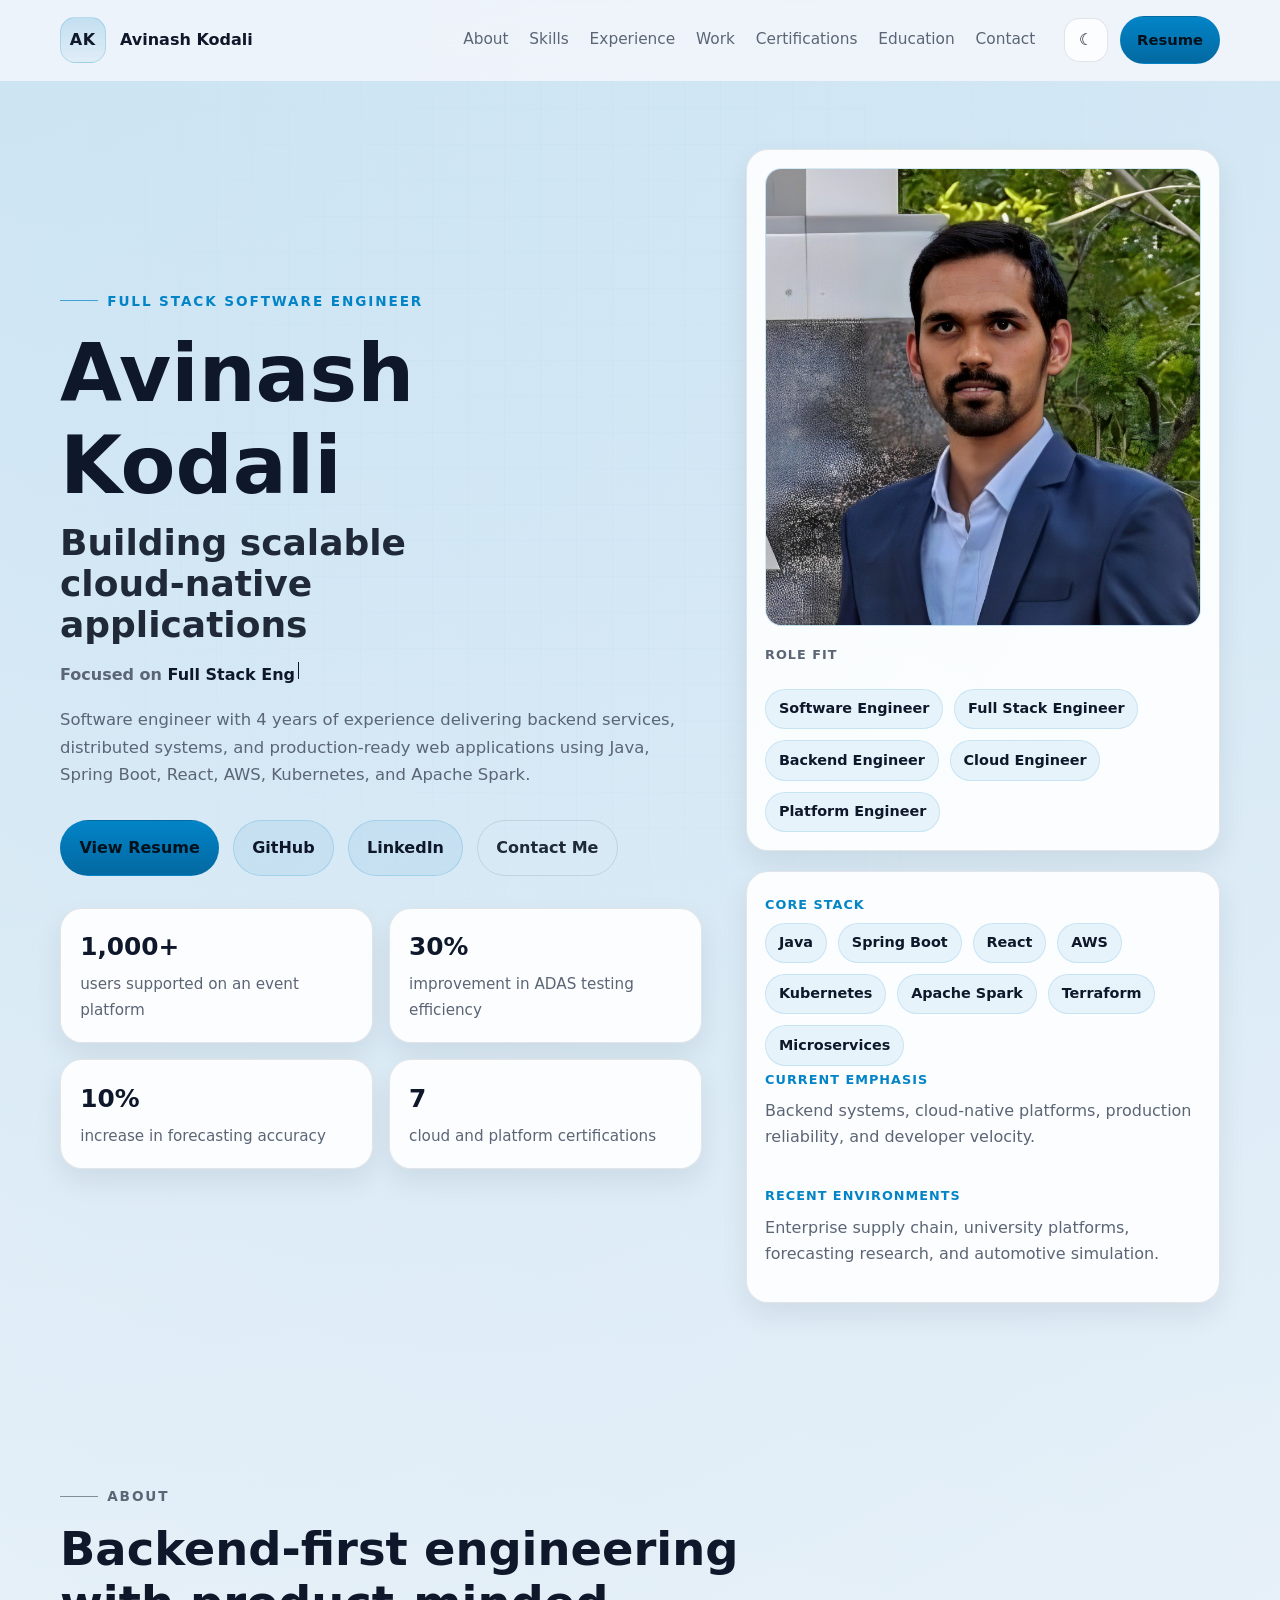
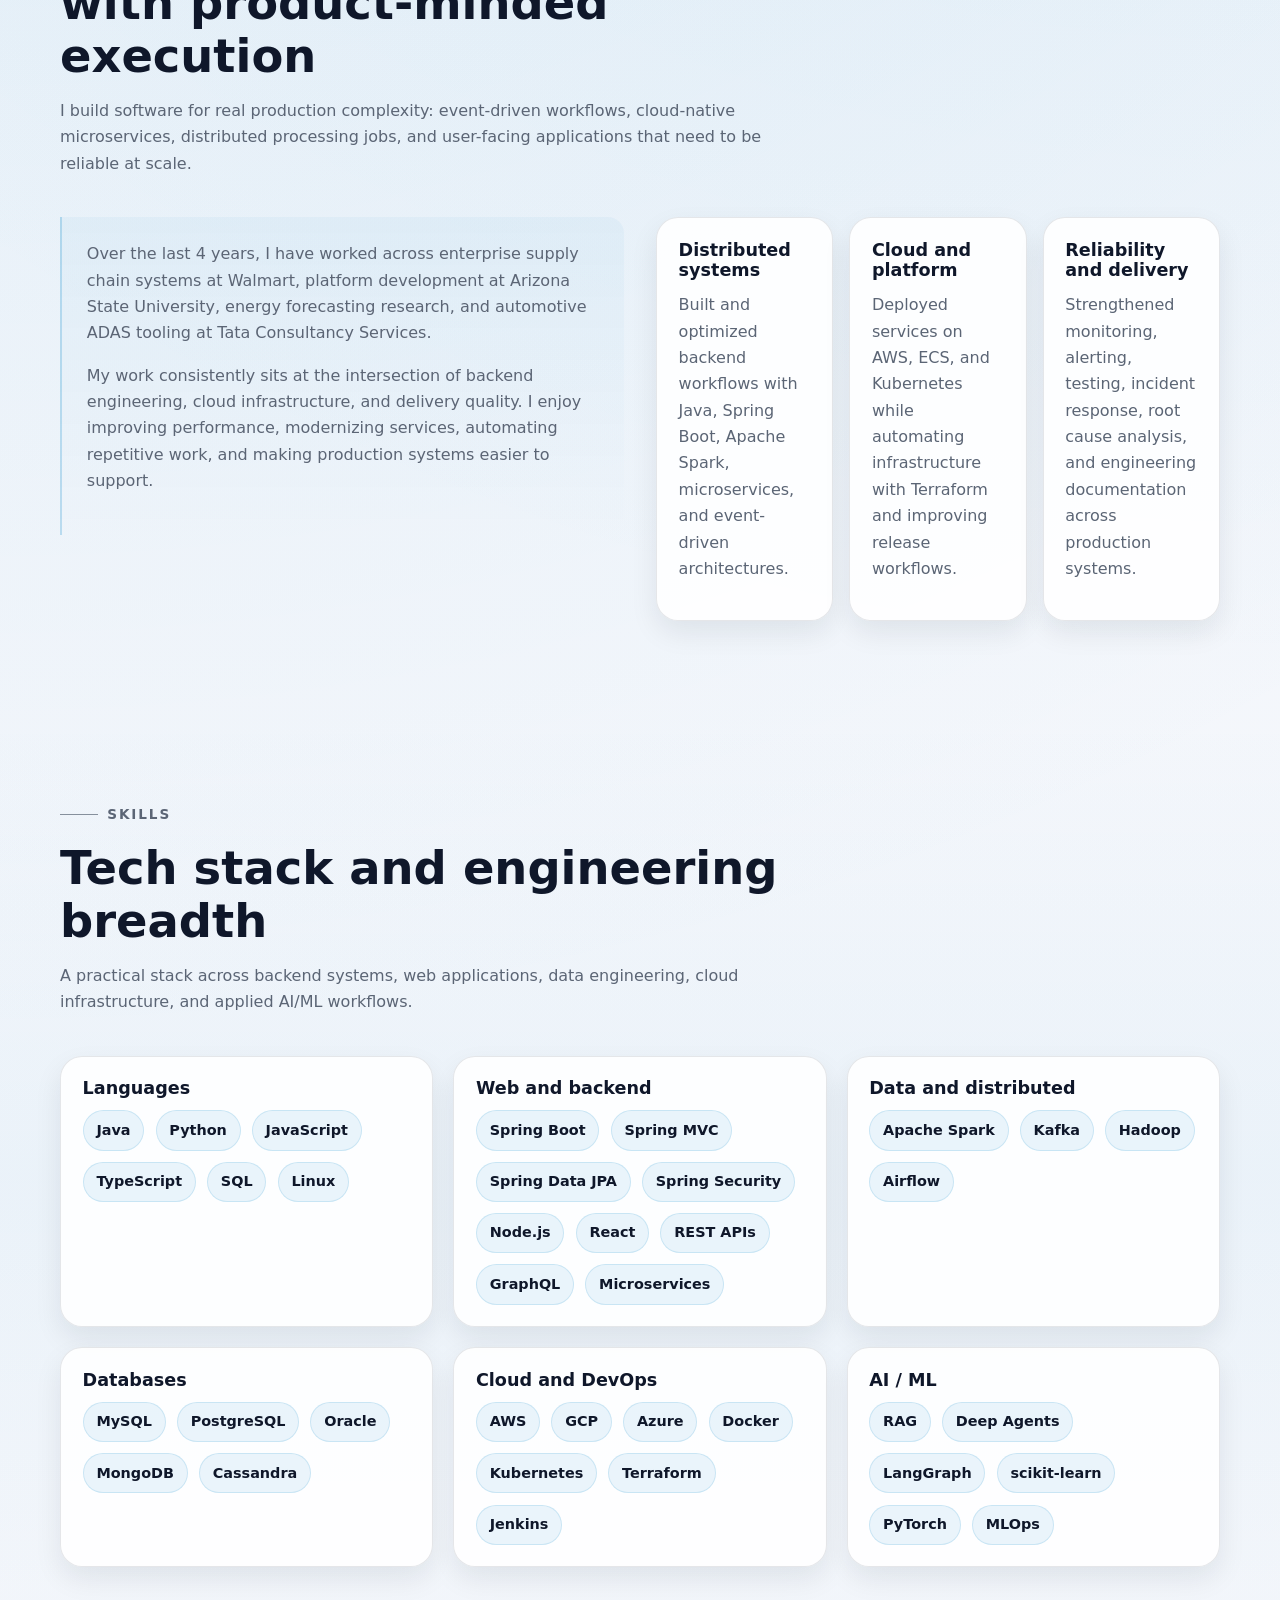
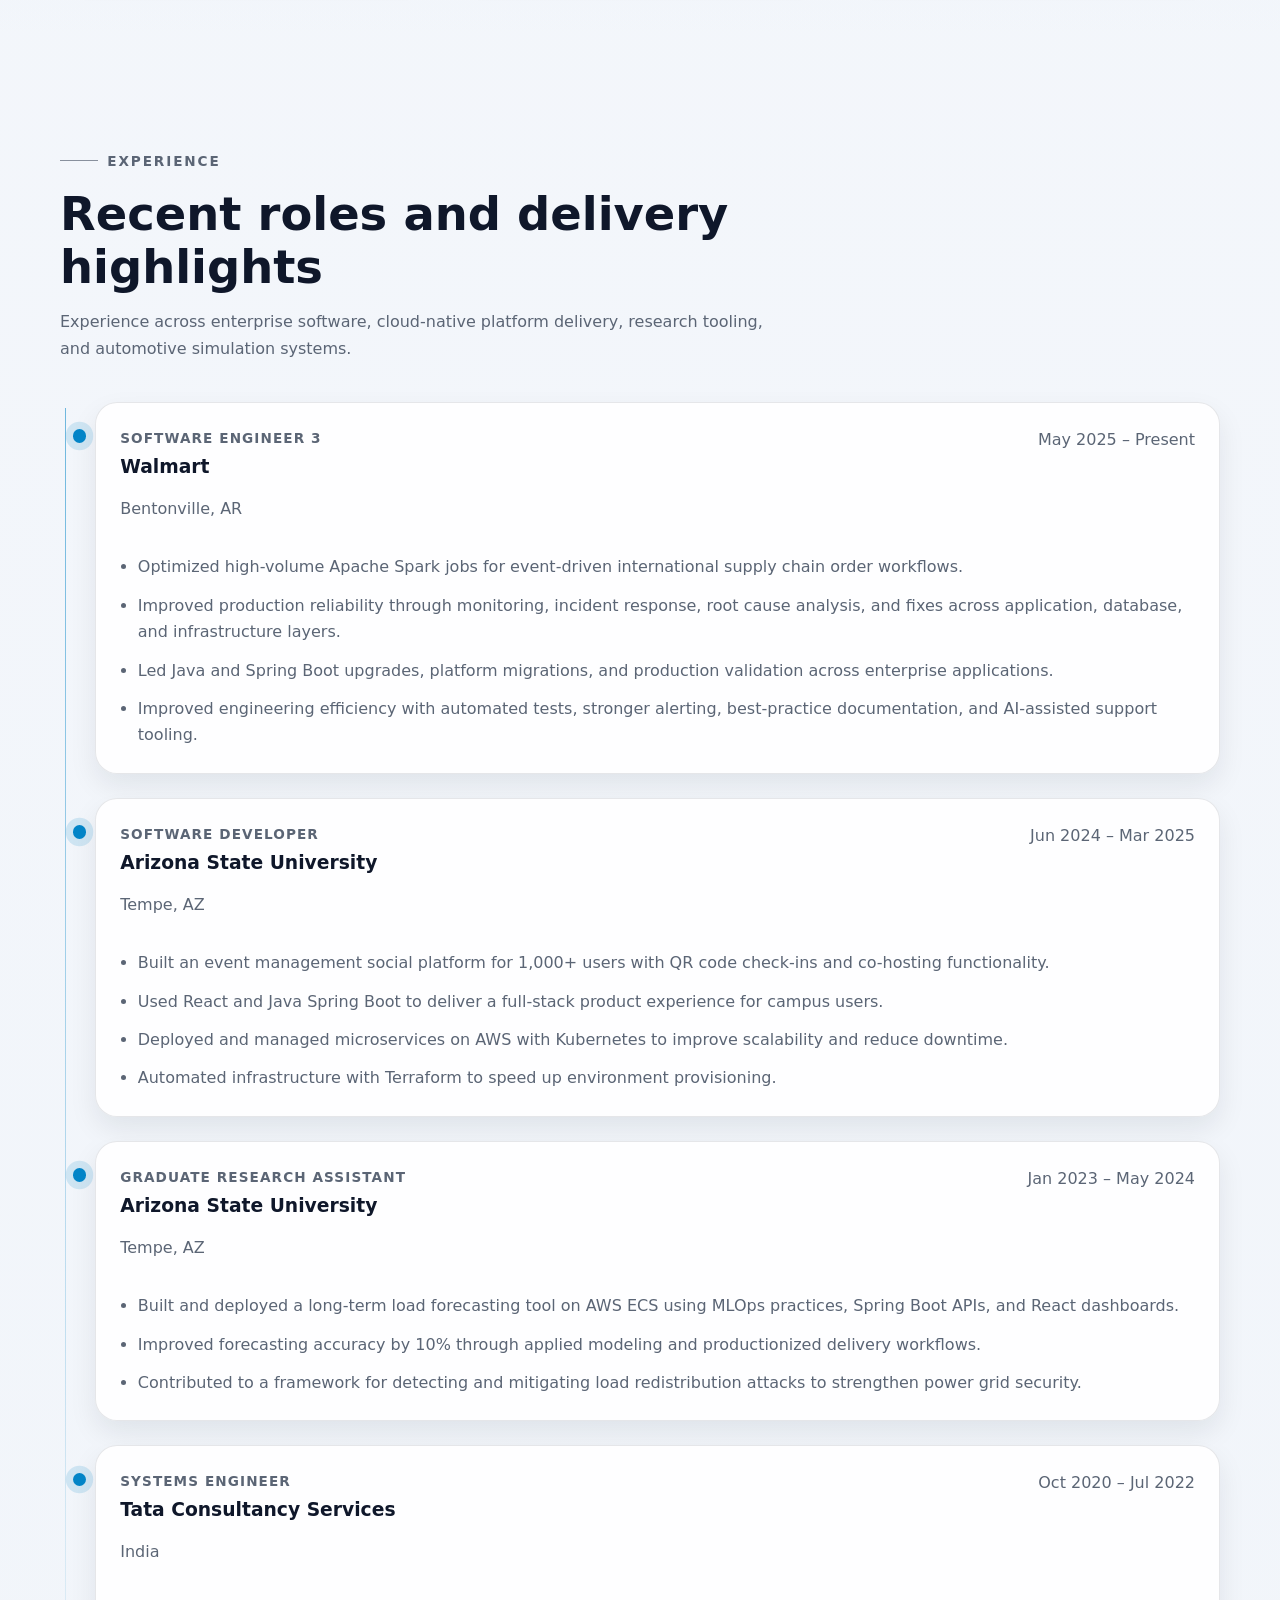
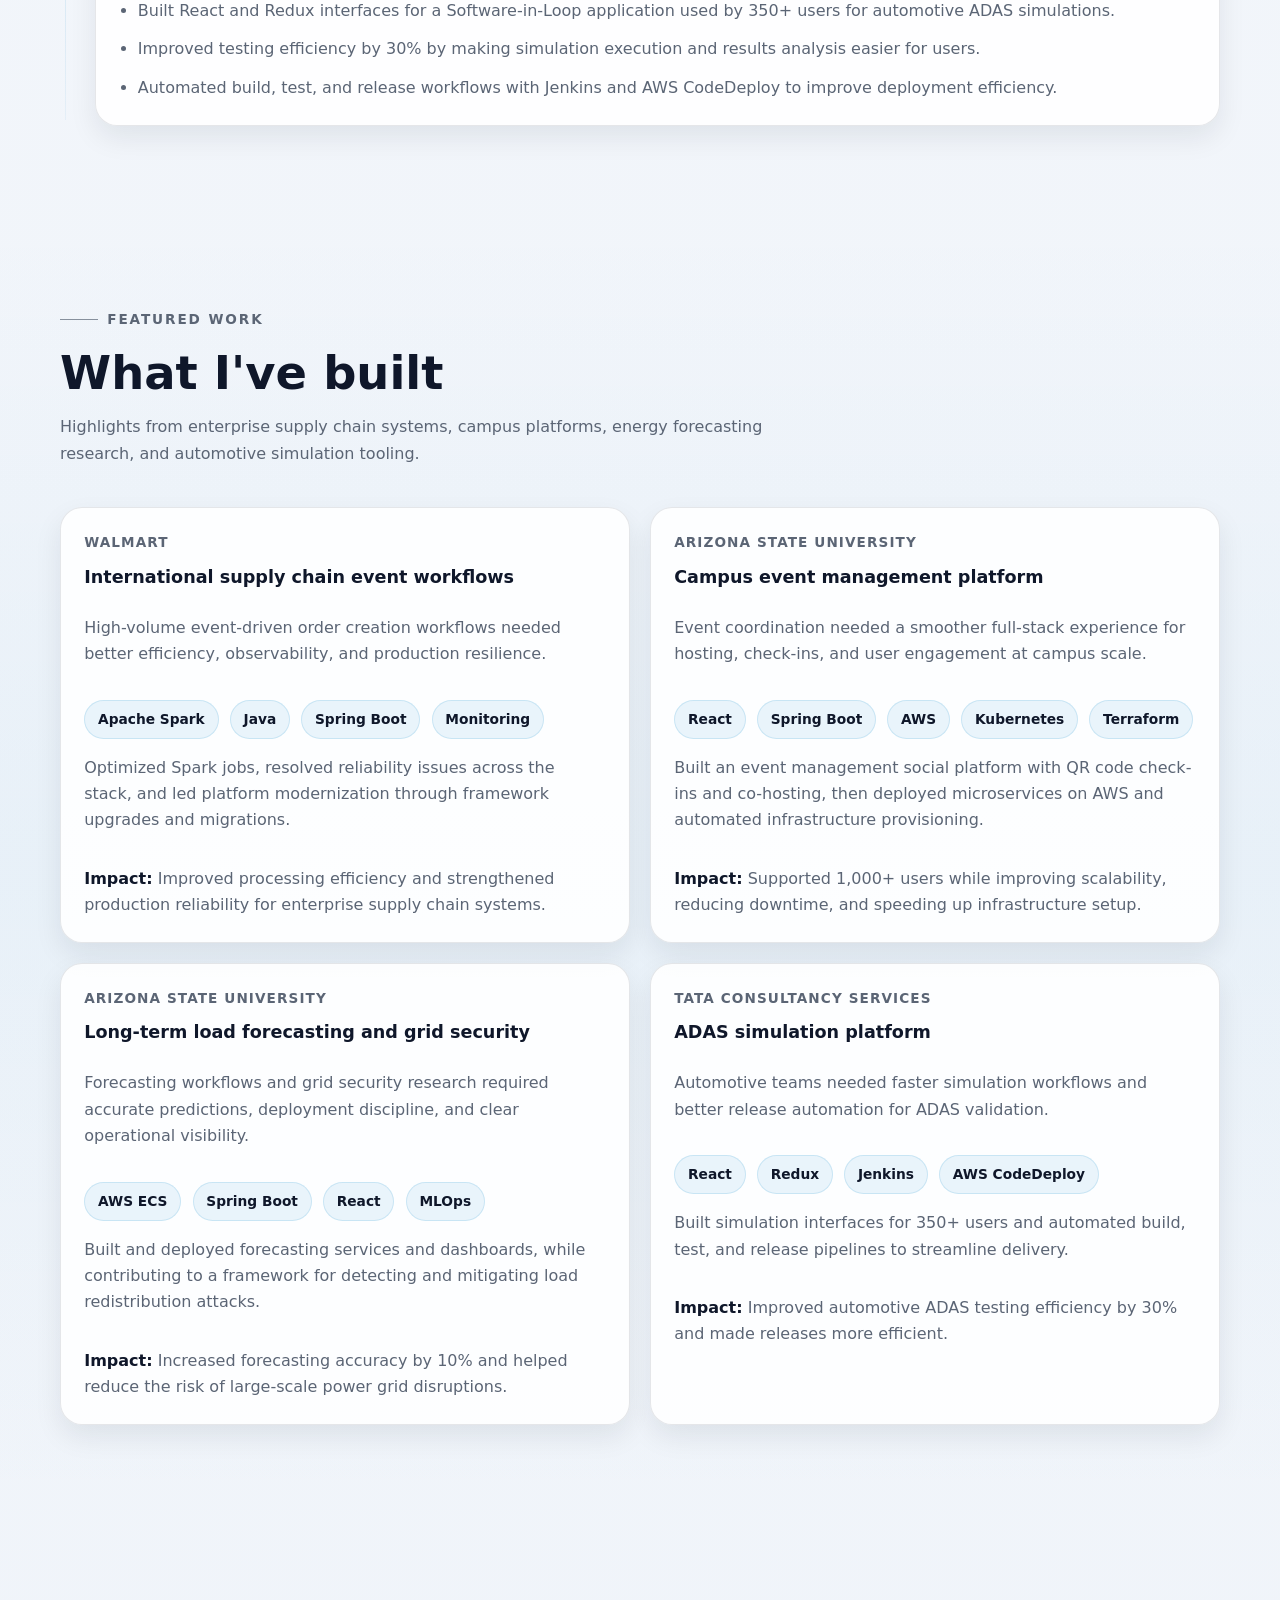
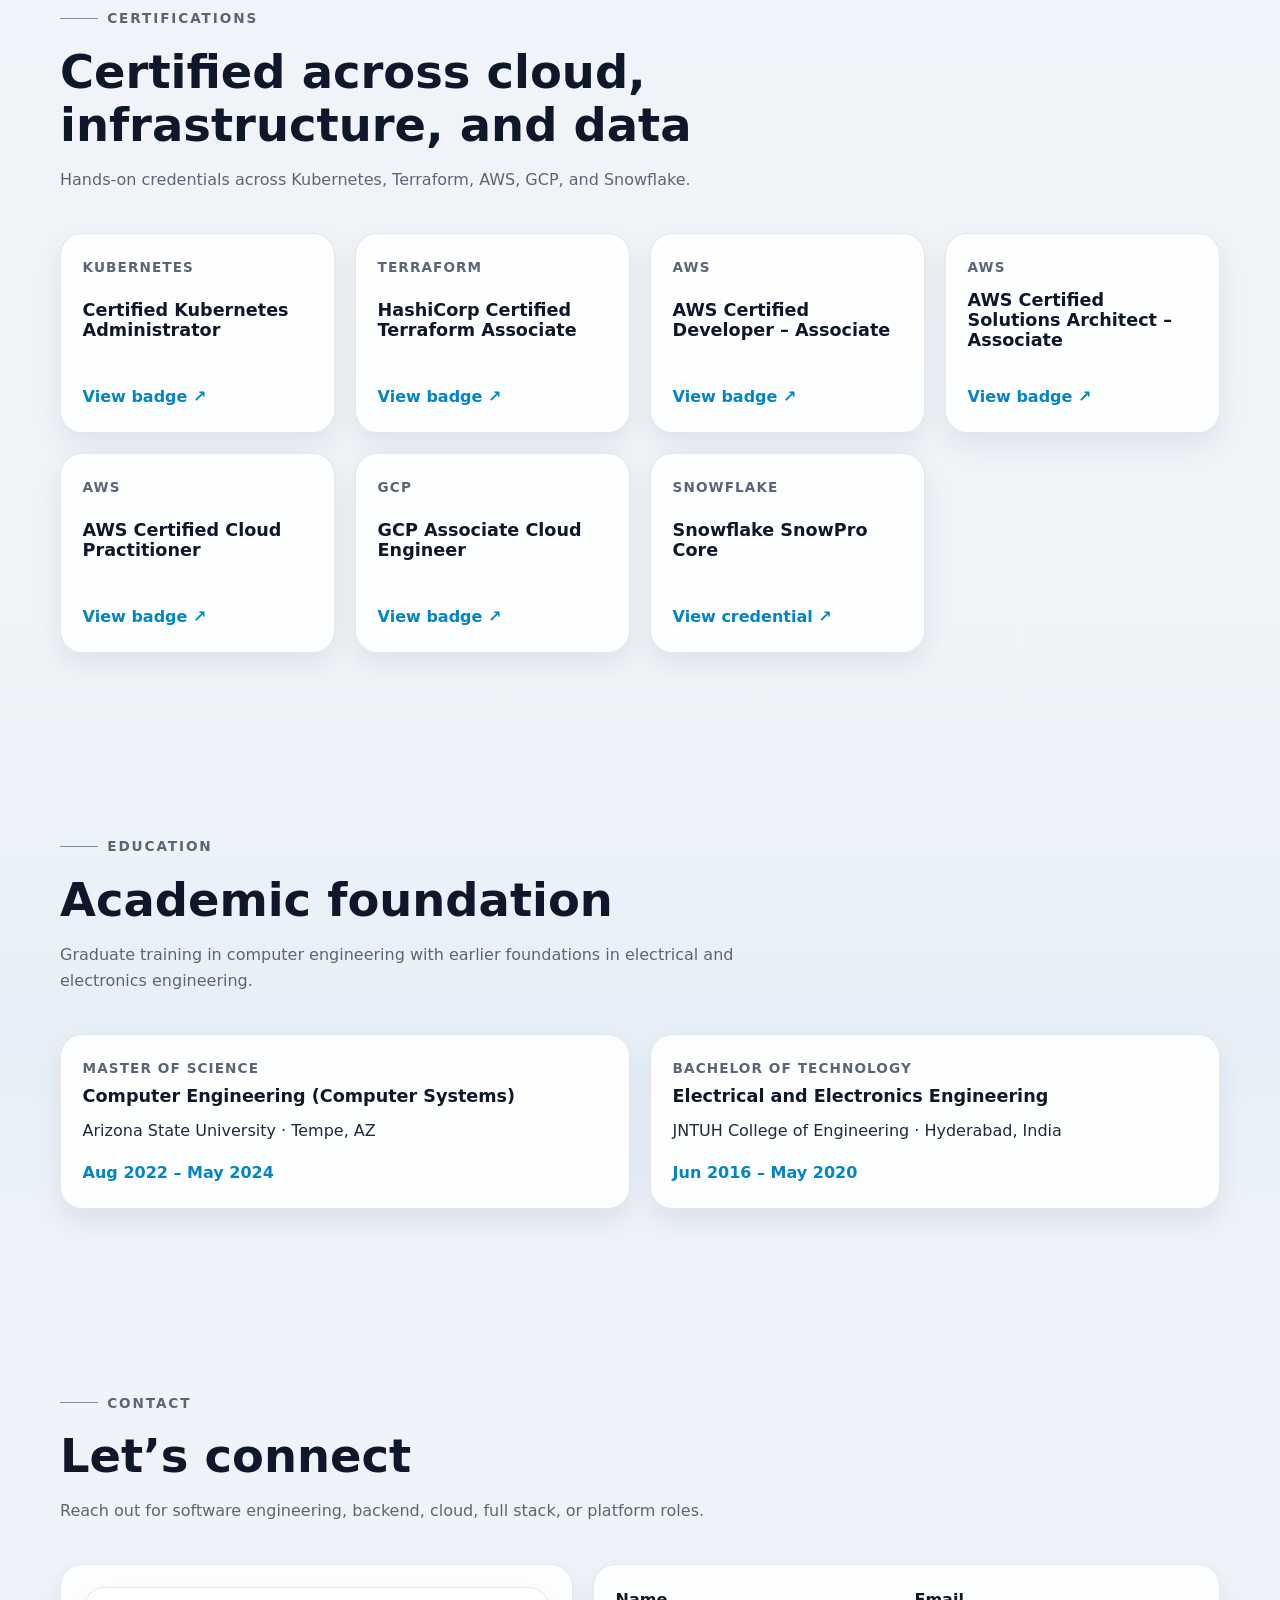
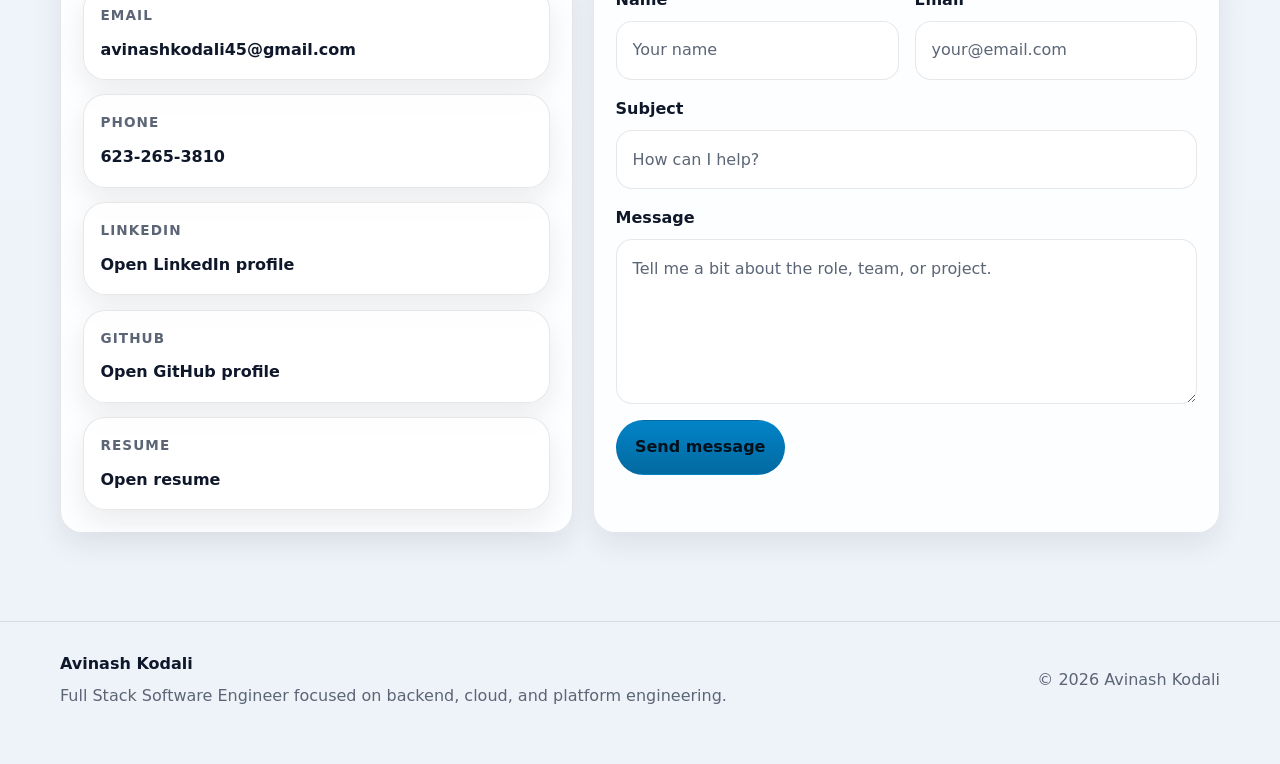
==== index.html @ 04e5f72f "Update portfolio website" ====
<!DOCTYPE html>
<html lang="en" data-theme="dark">
  <head>
    <meta charset="UTF-8" />
    <meta name="viewport" content="width=device-width, initial-scale=1.0" />
    <meta
      name="description"
      content="Avinash Kodali is a Full Stack Software Engineer with 4 years of experience building scalable backend services, cloud-native platforms, and distributed systems using Java, Spring Boot, React, AWS, Kubernetes, and Apache Spark."
    />
    <meta name="theme-color" content="#08111f" />
    <title>Avinash Kodali | Full Stack Software Engineer</title>
    <link rel="stylesheet" href="styles.css" />
  </head>
  <body>
    <a class="skip-link" href="#main-content">Skip to content</a>

    <!--
      Update external links and optional profile image in script.js.
      This file is intentionally framework-free and can be opened directly in the browser.
    -->

    <header class="site-header" id="top">
      <div class="container">
        <nav class="nav" aria-label="Primary navigation">
          <a class="brand" href="#hero" aria-label="Go to homepage hero section">
            <span class="brand__mark">AK</span>
            <span class="brand__text">Avinash Kodali</span>
          </a>

          <button
            class="nav-toggle"
            type="button"
            aria-expanded="false"
            aria-controls="site-menu"
            aria-label="Toggle navigation menu"
          >
            <span></span>
            <span></span>
            <span></span>
          </button>

          <div class="nav-menu" id="site-menu">
            <a href="#about">About</a>
            <a href="#skills">Skills</a>
            <a href="#experience">Experience</a>
            <a href="#work">Work</a>
            <a href="#certifications">Certifications</a>
            <a href="#education">Education</a>
            <a href="#contact">Contact</a>

            <div class="nav-actions">
              <button class="theme-toggle" type="button" aria-label="Switch to light theme">
                <span class="theme-toggle__icon" aria-hidden="true">☀</span>
              </button>
              <a
                class="button button--small button--primary"
                href="#"
                data-link-key="resumeUrl"
                data-placeholder="Add your resume PDF path in script.js"
              >
                Resume
              </a>
            </div>
          </div>
        </nav>
      </div>
    </header>

    <main id="main-content">
      <!-- Hero Section -->
      <section class="hero section" id="hero">
        <div class="container hero__grid">
          <div class="hero__content reveal">
            <p class="eyebrow">Full Stack Software Engineer</p>
            <h1>Avinash Kodali</h1>
            <h2 class="hero__headline">Building scalable cloud-native applications</h2>

            <p class="hero__roles">
              Focused on
              <span
                class="typewriter"
                data-typewriter="Full Stack Engineering|Backend Systems|Cloud Infrastructure|Platform Engineering"
              >Full Stack Engineering</span>
            </p>

            <p class="hero__description">
              Software engineer with 4 years of experience delivering backend services, distributed
              systems, and production-ready web applications using Java, Spring Boot, React, AWS,
              Kubernetes, and Apache Spark.
            </p>

            <div class="hero__cta-group">
              <a
                class="button button--primary"
                href="#"
                data-link-key="resumeUrl"
                data-placeholder="Add your resume PDF path in script.js"
              >
                View Resume
              </a>
              <a
                class="button button--secondary"
                href="#"
                data-link-key="githubUrl"
                data-placeholder="Add your GitHub URL in script.js"
              >
                GitHub
              </a>
              <a
                class="button button--secondary"
                href="#"
                data-link-key="linkedinUrl"
                data-placeholder="Add your LinkedIn URL in script.js"
              >
                LinkedIn
              </a>
              <a class="button button--ghost" href="#contact">Contact Me</a>
            </div>

            <ul class="hero__metrics" role="list" aria-label="Key career highlights">
              <li class="metric-card">
                <strong>1,000+</strong>
                <span>users supported on an event platform</span>
              </li>
              <li class="metric-card">
                <strong>30%</strong>
                <span>improvement in ADAS testing efficiency</span>
              </li>
              <li class="metric-card">
                <strong>10%</strong>
                <span>increase in forecasting accuracy</span>
              </li>
              <li class="metric-card">
                <strong>7</strong>
                <span>cloud and platform certifications</span>
              </li>
            </ul>
          </div>

          <div class="hero__visual reveal reveal--delay-1">
            <div class="panel panel--profile">
              <div class="profile-frame" data-profile-image>
                <div class="profile-placeholder" role="img" aria-label="Profile image placeholder">
                  <span>Profile Image Placeholder</span>
                </div>
              </div>

              <div class="panel__body">
                <p class="panel__label">Role fit</p>
                <div class="tag-group">
                  <span class="tag">Software Engineer</span>
                  <span class="tag">Full Stack Engineer</span>
                  <span class="tag">Backend Engineer</span>
                  <span class="tag">Cloud Engineer</span>
                  <span class="tag">Platform Engineer</span>
                </div>
              </div>
            </div>

            <div class="panel panel--stack">
              <div>
                <p class="panel__label">Core stack</p>
                <div class="tag-group">
                  <span class="tag">Java</span>
                  <span class="tag">Spring Boot</span>
                  <span class="tag">React</span>
                  <span class="tag">AWS</span>
                  <span class="tag">Kubernetes</span>
                  <span class="tag">Apache Spark</span>
                  <span class="tag">Terraform</span>
                  <span class="tag">Microservices</span>
                </div>
              </div>

              <div class="panel__details">
                <div>
                  <span class="panel__meta">Current emphasis</span>
                  <p>Backend systems, cloud-native platforms, production reliability, and developer velocity.</p>
                </div>
                <div>
                  <span class="panel__meta">Recent environments</span>
                  <p>Enterprise supply chain, university platforms, forecasting research, and automotive simulation.</p>
                </div>
              </div>
            </div>
          </div>
        </div>
      </section>

      <!-- About Section -->
      <section class="section" id="about">
        <div class="container">
          <div class="section-heading reveal">
            <p class="eyebrow">About</p>
            <h2>Backend-first engineering with product-minded execution</h2>
            <p>
              I build software for real production complexity: event-driven workflows, cloud-native
              microservices, distributed processing jobs, and user-facing applications that need to be
              reliable at scale.
            </p>
          </div>

          <div class="about-grid">
            <article class="about-copy reveal">
              <p>
                Over the last 4 years, I have worked across enterprise supply chain systems at Walmart,
                platform development at Arizona State University, energy forecasting research, and
                automotive ADAS tooling at Tata Consultancy Services.
              </p>
              <p>
                My work consistently sits at the intersection of backend engineering, cloud
                infrastructure, and delivery quality. I enjoy improving performance, modernizing
                services, automating repetitive work, and making production systems easier to support.
              </p>
            </article>

            <div class="about-highlights">
              <article class="info-card reveal reveal--delay-1">
                <h3>Distributed systems</h3>
                <p>
                  Built and optimized backend workflows with Java, Spring Boot, Apache Spark,
                  microservices, and event-driven architectures.
                </p>
              </article>
              <article class="info-card reveal reveal--delay-2">
                <h3>Cloud and platform</h3>
                <p>
                  Deployed services on AWS, ECS, and Kubernetes while automating infrastructure with
                  Terraform and improving release workflows.
                </p>
              </article>
              <article class="info-card reveal reveal--delay-3">
                <h3>Reliability and delivery</h3>
                <p>
                  Strengthened monitoring, alerting, testing, incident response, root cause analysis,
                  and engineering documentation across production systems.
                </p>
              </article>
            </div>
          </div>
        </div>
      </section>

      <!-- Skills Section -->
      <section class="section section--alt" id="skills">
        <div class="container">
          <div class="section-heading reveal">
            <p class="eyebrow">Skills</p>
            <h2>Tech stack and engineering breadth</h2>
            <p>
              A practical stack across backend systems, web applications, data engineering, cloud
              infrastructure, and applied AI/ML workflows.
            </p>
          </div>

          <div class="skills-grid">
            <article class="skill-card reveal">
              <h3>Languages</h3>
              <div class="chip-list">
                <span class="chip">Java</span>
                <span class="chip">Python</span>
                <span class="chip">JavaScript</span>
                <span class="chip">TypeScript</span>
                <span class="chip">SQL</span>
                <span class="chip">Linux</span>
              </div>
            </article>

            <article class="skill-card reveal reveal--delay-1">
              <h3>Web and backend</h3>
              <div class="chip-list">
                <span class="chip">Spring Boot</span>
                <span class="chip">Spring MVC</span>
                <span class="chip">Spring Data JPA</span>
                <span class="chip">Spring Security</span>
                <span class="chip">Node.js</span>
                <span class="chip">React</span>
                <span class="chip">REST APIs</span>
                <span class="chip">GraphQL</span>
                <span class="chip">Microservices</span>
              </div>
            </article>

            <article class="skill-card reveal reveal--delay-2">
              <h3>Data and distributed</h3>
              <div class="chip-list">
                <span class="chip">Apache Spark</span>
                <span class="chip">Kafka</span>
                <span class="chip">Hadoop</span>
                <span class="chip">Airflow</span>
              </div>
            </article>

            <article class="skill-card reveal">
              <h3>Databases</h3>
              <div class="chip-list">
                <span class="chip">MySQL</span>
                <span class="chip">PostgreSQL</span>
                <span class="chip">Oracle</span>
                <span class="chip">MongoDB</span>
                <span class="chip">Cassandra</span>
              </div>
            </article>

            <article class="skill-card reveal reveal--delay-1">
              <h3>Cloud and DevOps</h3>
              <div class="chip-list">
                <span class="chip">AWS</span>
                <span class="chip">GCP</span>
                <span class="chip">Azure</span>
                <span class="chip">Docker</span>
                <span class="chip">Kubernetes</span>
                <span class="chip">Terraform</span>
                <span class="chip">Jenkins</span>
              </div>
            </article>

            <article class="skill-card reveal reveal--delay-2">
              <h3>AI / ML</h3>
              <div class="chip-list">
                <span class="chip">RAG</span>
                <span class="chip">Deep Agents</span>
                <span class="chip">LangGraph</span>
                <span class="chip">scikit-learn</span>
                <span class="chip">PyTorch</span>
                <span class="chip">MLOps</span>
              </div>
            </article>
          </div>
        </div>
      </section>

      <!-- Experience Section -->
      <section class="section" id="experience">
        <div class="container">
          <div class="section-heading reveal">
            <p class="eyebrow">Experience</p>
            <h2>Recent roles and delivery highlights</h2>
            <p>
              Experience across enterprise software, cloud-native platform delivery, research tooling,
              and automotive simulation systems.
            </p>
          </div>

          <div class="timeline">
            <article class="timeline-item reveal">
              <div class="timeline-item__header">
                <div>
                  <p class="timeline-item__role">Software Engineer 3</p>
                  <h3>Walmart</h3>
                  <p class="timeline-item__location">Bentonville, AR</p>
                </div>
                <p class="timeline-item__date">May 2025 – Present</p>
              </div>
              <ul>
                <li>Optimized high-volume Apache Spark jobs for event-driven international supply chain order workflows.</li>
                <li>Improved production reliability through monitoring, incident response, root cause analysis, and fixes across application, database, and infrastructure layers.</li>
                <li>Led Java and Spring Boot upgrades, platform migrations, and production validation across enterprise applications.</li>
                <li>Improved engineering efficiency with automated tests, stronger alerting, best-practice documentation, and AI-assisted support tooling.</li>
              </ul>
            </article>

            <article class="timeline-item reveal reveal--delay-1">
              <div class="timeline-item__header">
                <div>
                  <p class="timeline-item__role">Software Developer</p>
                  <h3>Arizona State University</h3>
                  <p class="timeline-item__location">Tempe, AZ</p>
                </div>
                <p class="timeline-item__date">Jun 2024 – Mar 2025</p>
              </div>
              <ul>
                <li>Built an event management social platform for 1,000+ users with QR code check-ins and co-hosting functionality.</li>
                <li>Used React and Java Spring Boot to deliver a full-stack product experience for campus users.</li>
                <li>Deployed and managed microservices on AWS with Kubernetes to improve scalability and reduce downtime.</li>
                <li>Automated infrastructure with Terraform to speed up environment provisioning.</li>
              </ul>
            </article>

            <article class="timeline-item reveal reveal--delay-2">
              <div class="timeline-item__header">
                <div>
                  <p class="timeline-item__role">Graduate Research Assistant</p>
                  <h3>Arizona State University</h3>
                  <p class="timeline-item__location">Tempe, AZ</p>
                </div>
                <p class="timeline-item__date">Jan 2023 – May 2024</p>
              </div>
              <ul>
                <li>Built and deployed a long-term load forecasting tool on AWS ECS using MLOps practices, Spring Boot APIs, and React dashboards.</li>
                <li>Improved forecasting accuracy by 10% through applied modeling and productionized delivery workflows.</li>
                <li>Contributed to a framework for detecting and mitigating load redistribution attacks to strengthen power grid security.</li>
              </ul>
            </article>

            <article class="timeline-item reveal reveal--delay-3">
              <div class="timeline-item__header">
                <div>
                  <p class="timeline-item__role">Systems Engineer</p>
                  <h3>Tata Consultancy Services</h3>
                  <p class="timeline-item__location">India</p>
                </div>
                <p class="timeline-item__date">Oct 2020 – Jul 2022</p>
              </div>
              <ul>
                <li>Built React and Redux interfaces for a Software-in-Loop application used by 350+ users for automotive ADAS simulations.</li>
                <li>Improved testing efficiency by 30% by making simulation execution and results analysis easier for users.</li>
                <li>Automated build, test, and release workflows with Jenkins and AWS CodeDeploy to improve deployment efficiency.</li>
              </ul>
            </article>
          </div>
        </div>
      </section>

      <!-- Featured Work Section -->
      <section class="section section--alt" id="work">
        <div class="container">

          <div class="section-heading reveal">
            <p class="eyebrow">Featured Work</p>
            <h2>What I've built</h2>
            <p>
              Highlights from enterprise supply chain systems, campus platforms, energy forecasting
              research, and automotive simulation tooling.
            </p>
          </div>

          <div class="work-grid">
            <article class="work-card reveal">
              <div class="work-card__top">
                <p class="work-card__eyebrow">Walmart</p>
                <h3>International supply chain event workflows</h3>
              </div>
              <p class="work-card__problem">
                High-volume event-driven order creation workflows needed better efficiency,
                observability, and production resilience.
              </p>
              <div class="chip-list chip-list--compact">
                <span class="chip">Apache Spark</span>
                <span class="chip">Java</span>
                <span class="chip">Spring Boot</span>
                <span class="chip">Monitoring</span>
              </div>
              <p>
                Optimized Spark jobs, resolved reliability issues across the stack, and led platform
                modernization through framework upgrades and migrations.
              </p>
              <p class="work-card__impact">
                <strong>Impact:</strong> Improved processing efficiency and strengthened production
                reliability for enterprise supply chain systems.
              </p>

              <!-- <a
                class="button button--ghost button--inline"
                href="#"
                data-link-key="caseStudies.walmart"
                data-placeholder="Optional: add a case study link in script.js"
                data-filled-label="View case study"
              >
                Optional case study link
              </a> -->
            </article>

            <article class="work-card reveal reveal--delay-1">
              <div class="work-card__top">
                <p class="work-card__eyebrow">Arizona State University</p>
                <h3>Campus event management platform</h3>
              </div>
              <p class="work-card__problem">
                Event coordination needed a smoother full-stack experience for hosting, check-ins, and
                user engagement at campus scale.
              </p>
              <div class="chip-list chip-list--compact">
                <span class="chip">React</span>
                <span class="chip">Spring Boot</span>
                <span class="chip">AWS</span>
                <span class="chip">Kubernetes</span>
                <span class="chip">Terraform</span>
              </div>
              <p>
                Built an event management social platform with QR code check-ins and co-hosting, then
                deployed microservices on AWS and automated infrastructure provisioning.
              </p>
              <p class="work-card__impact">
                <strong>Impact:</strong> Supported 1,000+ users while improving scalability, reducing
                downtime, and speeding up infrastructure setup.
              </p>

              <!-- <a
                class="button button--ghost button--inline"
                href="#"
                data-link-key="caseStudies.asuPlatform"
                data-placeholder="Optional: add a case study link in script.js"
                data-filled-label="View case study"
              >
                Optional case study link
              </a> -->
            </article>

            <article class="work-card reveal reveal--delay-2">
              <div class="work-card__top">
                <p class="work-card__eyebrow">Arizona State University</p>
                <h3>Long-term load forecasting and grid security</h3>
              </div>
              <p class="work-card__problem">
                Forecasting workflows and grid security research required accurate predictions,
                deployment discipline, and clear operational visibility.
              </p>
              <div class="chip-list chip-list--compact">
                <span class="chip">AWS ECS</span>
                <span class="chip">Spring Boot</span>
                <span class="chip">React</span>
                <span class="chip">MLOps</span>
              </div>
              <p>
                Built and deployed forecasting services and dashboards, while contributing to a
                framework for detecting and mitigating load redistribution attacks.
              </p>
              <p class="work-card__impact">
                <strong>Impact:</strong> Increased forecasting accuracy by 10% and helped reduce the
                risk of large-scale power grid disruptions.
              </p>

              <!-- <a
                class="button button--ghost button--inline"
                href="#"
                data-link-key="caseStudies.forecasting"
                data-placeholder="Optional: add a case study link in script.js"
                data-filled-label="View case study"
              >
                Optional case study link
              </a> -->
            </article>

            <article class="work-card reveal reveal--delay-3">
              <div class="work-card__top">
                <p class="work-card__eyebrow">Tata Consultancy Services</p>
                <h3>ADAS simulation platform</h3>
              </div>
              <p class="work-card__problem">
                Automotive teams needed faster simulation workflows and better release automation for
                ADAS validation.
              </p>
              <div class="chip-list chip-list--compact">
                <span class="chip">React</span>
                <span class="chip">Redux</span>
                <span class="chip">Jenkins</span>
                <span class="chip">AWS CodeDeploy</span>
              </div>
              <p>
                Built simulation interfaces for 350+ users and automated build, test, and release
                pipelines to streamline delivery.
              </p>
              <p class="work-card__impact">
                <strong>Impact:</strong> Improved automotive ADAS testing efficiency by 30% and made
                releases more efficient.
              </p>

              <!-- <a
                class="button button--ghost button--inline"
                href="#"
                data-link-key="caseStudies.adas"
                data-placeholder="Optional: add a case study link in script.js"
                data-filled-label="View case study"
              >
                Optional case study link
              </a> -->
            </article>
          </div>
        </div>
      </section>

      <!-- Certifications Section -->
      <section class="section" id="certifications">
        <div class="container">

          <div class="section-heading reveal">
            <p class="eyebrow">Certifications</p>
            <h2>Certified across cloud, infrastructure, and data</h2>
            <p>
              Hands-on credentials across Kubernetes, Terraform, AWS, GCP, and Snowflake.
            </p>
          </div>

          <div class="cert-grid">
            <a
              class="cert-card reveal"
              href="https://www.credly.com/badges/7912f50a-b424-4805-88ea-6f329ff8ee99/linked_in_profile"
              target="_blank"
              rel="noreferrer"
            >
              <span class="cert-card__label">Kubernetes</span>
              <h3>Certified Kubernetes Administrator</h3>
              <span class="cert-card__meta">View badge</span>
            </a>

            <a
              class="cert-card reveal reveal--delay-1"
              href="https://www.credly.com/badges/e8677ed3-a8a3-41e6-bb35-0aaef0ba4377/linked_in_profile"
              target="_blank"
              rel="noreferrer"
            >
              <span class="cert-card__label">Terraform</span>
              <h3>HashiCorp Certified Terraform Associate</h3>
              <span class="cert-card__meta">View badge</span>
            </a>

            <a
              class="cert-card reveal reveal--delay-2"
              href="https://www.credly.com/badges/fdc420cc-dd11-40df-aa88-f5aa4e90e600"
              target="_blank"
              rel="noreferrer"
            >
              <span class="cert-card__label">AWS</span>
              <h3>AWS Certified Developer – Associate</h3>
              <span class="cert-card__meta">View badge</span>
            </a>

            <a
              class="cert-card reveal reveal--delay-3"
              href="https://www.credly.com/badges/8e5e8d26-974b-4a61-af26-43ef829bcb70/linked_in_profile"
              target="_blank"
              rel="noreferrer"
            >
              <span class="cert-card__label">AWS</span>
              <h3>AWS Certified Solutions Architect – Associate</h3>
              <span class="cert-card__meta">View badge</span>
            </a>

            <a
              class="cert-card reveal"
              href="https://www.credly.com/badges/4b6c6850-ea1a-4a30-8015-1f8bc03c445c/linked_in_profile"
              target="_blank"
              rel="noreferrer"
            >
              <span class="cert-card__label">AWS</span>
              <h3>AWS Certified Cloud Practitioner</h3>
              <span class="cert-card__meta">View badge</span>
            </a>

            <a
              class="cert-card reveal reveal--delay-1"
              href="https://www.credly.com/badges/f926f557-5f63-49d7-9e45-7d8463f45acc/public_url"
              target="_blank"
              rel="noreferrer"
            >
              <span class="cert-card__label">GCP</span>
              <h3>GCP Associate Cloud Engineer</h3>
              <span class="cert-card__meta">View badge</span>
            </a>

            <a
              class="cert-card reveal reveal--delay-2"
              href="https://achieve.snowflake.com/353bdb04-eebd-407f-a457-e2f49c565442?utm_source=linkedin&amp;utm_medium=social"
              target="_blank"
              rel="noreferrer"
            >
              <span class="cert-card__label">Snowflake</span>
              <h3>Snowflake SnowPro Core</h3>
              <span class="cert-card__meta">View credential</span>
            </a>
          </div>
        </div>
      </section>

      <!-- Education Section -->
      <section class="section section--alt" id="education">
        <div class="container">
          <div class="section-heading reveal">
            <p class="eyebrow">Education</p>
            <h2>Academic foundation</h2>
            <p>
              Graduate training in computer engineering with earlier foundations in electrical and
              electronics engineering.
            </p>
          </div>

          <div class="education-grid">
            <article class="education-card reveal">
              <p class="education-card__label">Master of Science</p>
              <h3>Computer Engineering (Computer Systems)</h3>
              <p>Arizona State University · Tempe, AZ</p>
              <span>Aug 2022 – May 2024</span>
            </article>

            <article class="education-card reveal reveal--delay-1">
              <p class="education-card__label">Bachelor of Technology</p>
              <h3>Electrical and Electronics Engineering</h3>
              <p>JNTUH College of Engineering · Hyderabad, India</p>
              <span>Jun 2016 – May 2020</span>
            </article>
          </div>
        </div>
      </section>

      <!-- Contact Section -->
      <section class="section" id="contact">
        <div class="container">
          <div class="section-heading reveal">
            <p class="eyebrow">Contact</p>
            <h2>Let’s connect</h2>
            <p>
              Reach out for software engineering, backend, cloud, full stack, or platform roles.
            </p>
          </div>

          <div class="contact-grid">
            <div class="contact-panel reveal">
              <div class="contact-methods">
                <a class="contact-method" href="mailto:avinashkodali45@gmail.com">
                  <span class="contact-method__label">Email</span>
                  <strong>avinashkodali45@gmail.com</strong>
                </a>

                <a class="contact-method" href="tel:+16232653810">
                  <span class="contact-method__label">Phone</span>
                  <strong>623-265-3810</strong>
                </a>

                <a
                  class="contact-method"
                  href="#"
                  data-link-key="linkedinUrl"
                  data-placeholder="Add your LinkedIn URL in script.js"
                  data-filled-label="Open LinkedIn profile"
                >
                  <span class="contact-method__label">LinkedIn</span>
                  <strong>Add your LinkedIn URL in script.js</strong>
                </a>

                <a
                  class="contact-method"
                  href="#"
                  data-link-key="githubUrl"
                  data-placeholder="Add your GitHub URL in script.js"
                  data-filled-label="Open GitHub profile"
                >
                  <span class="contact-method__label">GitHub</span>
                  <strong>Add your GitHub URL in script.js</strong>
                </a>

                <a
                  class="contact-method"
                  href="#"
                  data-link-key="resumeUrl"
                  data-placeholder="Add your resume PDF path in script.js"
                  data-filled-label="Open resume"
                >
                  <span class="contact-method__label">Resume</span>
                  <strong>Add your resume PDF path in script.js</strong>
                </a>
              </div>
            </div>

            <div class="form-panel reveal reveal--delay-1">
              <form id="contact-form" novalidate>
                <div class="form-row">
                  <div class="form-field">
                    <label for="name">Name</label>
                    <input id="name" name="name" type="text" placeholder="Your name" />
                  </div>
                  <div class="form-field">
                    <label for="email">Email</label>
                    <input id="email" name="email" type="email" placeholder="your@email.com" />
                  </div>
                </div>

                <div class="form-field">
                  <label for="subject">Subject</label>
                  <input id="subject" name="subject" type="text" placeholder="How can I help?" />
                </div>

                <div class="form-field">
                  <label for="message">Message</label>
                  <textarea
                    id="message"
                    name="message"
                    rows="5"
                    placeholder="Tell me a bit about the role, team, or project."
                  ></textarea>
                </div>

                <button class="button button--primary" type="submit">Send message</button>
              </form>
            </div>
          </div>
        </div>
      </section>
    </main>

    <footer class="site-footer">
      <div class="container footer__inner">
        <div>
          <p class="footer__name">Avinash Kodali</p>
          <p class="footer__text">Full Stack Software Engineer focused on backend, cloud, and platform engineering.</p>
        </div>
        <div class="footer__meta">
          <p>© <span id="year"></span> Avinash Kodali</p>
        </div>
      </div>
    </footer>

    <script src="script.js"></script>
  </body>
</html>
---- styles.css ----
:root {
  color-scheme: dark;
  --font-sans: Inter, ui-sans-serif, system-ui, -apple-system, BlinkMacSystemFont, "Segoe UI", sans-serif;
  --bg: #08111f;
  --bg-alt: #0d1728;
  --surface: rgba(12, 21, 38, 0.82);
  --surface-strong: #101a2d;
  --surface-soft: rgba(18, 29, 48, 0.72);
  --text: #e5ecf8;
  --text-muted: #98a7bf;
  --heading: #f7fbff;
  --accent: #7dd3fc;
  --accent-strong: #38bdf8;
  --accent-rgb: 56, 189, 248;
  --border: rgba(148, 163, 184, 0.18);
  --border-strong: rgba(125, 211, 252, 0.18);
  --shadow-lg: 0 20px 55px rgba(2, 8, 23, 0.38);
  --shadow-md: 0 12px 28px rgba(2, 8, 23, 0.24);
  --radius-xl: 28px;
  --radius-lg: 22px;
  --radius-md: 16px;
  --radius-sm: 12px;
  --max-width: 1160px;
  --header-height: 5rem;
  --transition: 180ms ease;
}

html[data-theme="light"] {
  color-scheme: light;
  --bg: #f6f8fc;
  --bg-alt: #eef3f9;
  --surface: rgba(255, 255, 255, 0.88);
  --surface-strong: #ffffff;
  --surface-soft: rgba(255, 255, 255, 0.72);
  --text: #1f2937;
  --text-muted: #5b6575;
  --heading: #0f172a;
  --accent: #0284c7;
  --accent-strong: #0369a1;
  --accent-rgb: 2, 132, 199;
  --border: rgba(15, 23, 42, 0.1);
  --border-strong: rgba(2, 132, 199, 0.18);
  --shadow-lg: 0 20px 55px rgba(15, 23, 42, 0.08);
  --shadow-md: 0 12px 28px rgba(15, 23, 42, 0.08);
}

* {
  box-sizing: border-box;
}

html {
  scroll-behavior: smooth;
}

body {
  margin: 0;
  font-family: var(--font-sans);
  color: var(--text);
  background:
    radial-gradient(circle at top left, rgba(var(--accent-rgb), 0.14), transparent 30%),
    radial-gradient(circle at top right, rgba(var(--accent-rgb), 0.08), transparent 26%),
    linear-gradient(180deg, var(--bg) 0%, var(--bg-alt) 100%);
  line-height: 1.65;
  transition: background-color var(--transition), color var(--transition);
}

body::before {
  content: "";
  position: fixed;
  inset: 0;
  pointer-events: none;
  background-image:
    linear-gradient(rgba(var(--accent-rgb), 0.03) 1px, transparent 1px),
    linear-gradient(90deg, rgba(var(--accent-rgb), 0.03) 1px, transparent 1px);
  background-size: 36px 36px;
  mask-image: radial-gradient(circle at center, black 45%, transparent 85%);
  opacity: 0.45;
}

img {
  display: block;
  max-width: 100%;
}

a {
  color: inherit;
  text-decoration: none;
}

button,
input,
textarea {
  font: inherit;
}

button {
  cursor: pointer;
}

ul {
  margin: 0;
  padding-left: 1.1rem;
}

p,
h1,
h2,
h3 {
  margin-top: 0;
}

h1,
h2,
h3 {
  color: var(--heading);
  line-height: 1.15;
}

section {
  scroll-margin-top: calc(var(--header-height) + 1rem);
}

.skip-link {
  position: absolute;
  top: -100%;
  left: 1rem;
  z-index: 1000;
  background: var(--surface-strong);
  border: 1px solid var(--border);
  border-radius: var(--radius-sm);
  padding: 0.75rem 1rem;
}

.skip-link:focus {
  top: 1rem;
}

.container {
  width: min(100% - 2rem, var(--max-width));
  margin-inline: auto;
}

.section {
  padding: 5.5rem 0;
}

.section--alt {
  background: linear-gradient(180deg, transparent, rgba(var(--accent-rgb), 0.04), transparent);
}

.eyebrow {
  display: inline-flex;
  align-items: center;
  gap: 0.55rem;
  margin-bottom: 1rem;
  color: var(--accent);
  font-size: 0.85rem;
  font-weight: 700;
  letter-spacing: 0.14em;
  text-transform: uppercase;
}

.eyebrow::before {
  content: "";
  width: 2.4rem;
  height: 1px;
  background: currentColor;
  opacity: 0.7;
}

.site-header {
  position: sticky;
  top: 0;
  z-index: 100;
  border-bottom: 1px solid transparent;
  background: rgba(8, 17, 31, 0.68);
  backdrop-filter: blur(18px);
}

html[data-theme="light"] .site-header {
  background: rgba(246, 248, 252, 0.78);
}

.nav {
  display: flex;
  align-items: center;
  justify-content: space-between;
  min-height: var(--header-height);
  gap: 1rem;
}

.brand {
  display: inline-flex;
  align-items: center;
  gap: 0.9rem;
  min-width: 0;
}

.brand__mark {
  display: grid;
  place-items: center;
  width: 2.85rem;
  height: 2.85rem;
  border-radius: 0.95rem;
  border: 1px solid var(--border-strong);
  background: linear-gradient(180deg, rgba(var(--accent-rgb), 0.18), rgba(var(--accent-rgb), 0.06));
  color: var(--heading);
  font-weight: 800;
  letter-spacing: 0.04em;
}

.brand__text {
  font-weight: 700;
  color: var(--heading);
  white-space: nowrap;
}

.nav-menu {
  display: flex;
  align-items: center;
  gap: 1.3rem;
}

.nav-menu > a {
  color: var(--text-muted);
  font-size: 0.96rem;
  transition: color var(--transition);
}

.nav-menu > a:hover,
.nav-menu > a:focus-visible {
  color: var(--heading);
}

.nav-actions {
  display: flex;
  align-items: center;
  gap: 0.75rem;
  margin-left: 0.5rem;
}

.nav-toggle {
  display: none;
  align-items: center;
  justify-content: center;
  flex-direction: column;
  gap: 0.3rem;
  width: 2.75rem;
  height: 2.75rem;
  border: 1px solid var(--border);
  border-radius: 0.95rem;
  background: var(--surface-soft);
  color: var(--heading);
}

.nav-toggle span {
  width: 1.1rem;
  height: 2px;
  background: currentColor;
  border-radius: 10px;
  transition: transform var(--transition), opacity var(--transition);
}

.nav-toggle.is-open span:nth-child(1) {
  transform: translateY(6px) rotate(45deg);
}

.nav-toggle.is-open span:nth-child(2) {
  opacity: 0;
}

.nav-toggle.is-open span:nth-child(3) {
  transform: translateY(-6px) rotate(-45deg);
}

.theme-toggle {
  display: inline-flex;
  align-items: center;
  justify-content: center;
  width: 2.75rem;
  height: 2.75rem;
  border: 1px solid var(--border);
  border-radius: 0.95rem;
  background: var(--surface-soft);
  color: var(--heading);
  transition: border-color var(--transition), transform var(--transition), background var(--transition);
}

.theme-toggle:hover,
.theme-toggle:focus-visible,
.button:hover,
.button:focus-visible,
.contact-method:hover,
.contact-method:focus-visible,
.cert-card:hover,
.cert-card:focus-visible,
.work-card:hover,
.work-card:focus-visible,
.skill-card:hover,
.skill-card:focus-visible,
.info-card:hover,
.info-card:focus-visible,
.education-card:hover,
.education-card:focus-visible {
  transform: translateY(-2px);
}

.button {
  display: inline-flex;
  align-items: center;
  justify-content: center;
  gap: 0.5rem;
  min-height: 2.9rem;
  padding: 0.85rem 1.15rem;
  border-radius: 999px;
  border: 1px solid var(--border);
  font-weight: 700;
  transition:
    transform var(--transition),
    background-color var(--transition),
    border-color var(--transition),
    color var(--transition),
    opacity var(--transition);
}

.button--small {
  min-height: 2.6rem;
  padding: 0.7rem 1rem;
  font-size: 0.92rem;
}

.button--primary {
  background: linear-gradient(180deg, var(--accent), var(--accent-strong));
  border-color: transparent;
  color: #03111d;
}

.button--secondary {
  background: rgba(var(--accent-rgb), 0.08);
  border-color: var(--border-strong);
  color: var(--heading);
}

.button--ghost {
  background: transparent;
  color: var(--text);
}

.button--inline {
  align-self: flex-start;
  margin-top: auto;
}

.is-placeholder {
  opacity: 0.72;
  border-style: dashed;
}

.is-placeholder:hover,
.is-placeholder:focus-visible {
  transform: none;
}

.hero {
  padding-top: 4.25rem;
}

.hero__grid {
  display: grid;
  grid-template-columns: minmax(0, 1.15fr) minmax(300px, 0.85fr);
  align-items: center;
  gap: 2.75rem;
}

.hero__content h1 {
  font-size: clamp(2.8rem, 7vw, 5rem);
  margin-bottom: 0.6rem;
}

.hero__headline {
  max-width: 14ch;
  font-size: clamp(1.35rem, 3vw, 2.25rem);
  margin-bottom: 1rem;
  color: var(--text);
}

.hero__roles {
  display: inline-flex;
  align-items: center;
  flex-wrap: wrap;
  gap: 0.35rem;
  margin-bottom: 1.15rem;
  color: var(--text-muted);
  font-weight: 600;
}

.typewriter {
  position: relative;
  display: inline-flex;
  min-width: 14ch;
  color: var(--heading);
}

.typewriter::after {
  content: "";
  width: 1px;
  height: 1.1em;
  margin-left: 0.18rem;
  background: currentColor;
  animation: blink 900ms step-end infinite;
}

.hero__description {
  max-width: 60ch;
  color: var(--text-muted);
  font-size: 1.03rem;
}

.hero__cta-group {
  display: flex;
  flex-wrap: wrap;
  gap: 0.85rem;
  margin: 2rem 0;
}

.hero__metrics {
  display: grid;
  grid-template-columns: repeat(2, minmax(0, 1fr));
  gap: 1rem;
  list-style: none;
  padding-left: 0;
}

.metric-card,
.panel,
.info-card,
.skill-card,
.work-card,
.cert-card,
.education-card,
.contact-panel,
.form-panel,
.contact-method {
  background: var(--surface);
  border: 1px solid var(--border);
  border-radius: var(--radius-lg);
  box-shadow: var(--shadow-md);
  transition:
    transform var(--transition),
    border-color var(--transition),
    background-color var(--transition),
    box-shadow var(--transition);
}

.metric-card {
  padding: 1.15rem 1.2rem;
}

.metric-card strong {
  display: block;
  margin-bottom: 0.2rem;
  font-size: 1.55rem;
  color: var(--heading);
}

.metric-card span {
  color: var(--text-muted);
  font-size: 0.95rem;
}

.hero__visual {
  display: grid;
  gap: 1.25rem;
}

.panel {
  padding: 1.15rem;
}

.panel--profile {
  display: grid;
  gap: 1.15rem;
}

.profile-frame {
  border-radius: calc(var(--radius-lg) - 0.35rem);
  overflow: hidden;
  border: 1px solid rgba(var(--accent-rgb), 0.14);
  background: linear-gradient(180deg, rgba(var(--accent-rgb), 0.1), rgba(var(--accent-rgb), 0.02));
}

.profile-frame img {
  width: 100%;
  height: 100%;
  object-fit: cover;
  aspect-ratio: 4 / 4.2;
}

.profile-placeholder {
  display: grid;
  place-items: center;
  min-height: 320px;
  aspect-ratio: 4 / 4.2;
  border: 1px dashed rgba(var(--accent-rgb), 0.4);
  border-radius: calc(var(--radius-lg) - 0.5rem);
  color: var(--text-muted);
  text-align: center;
  font-weight: 600;
  letter-spacing: 0.04em;
}

.panel__body,
.panel__details {
  display: grid;
  gap: 1rem;
}

.panel__label,
.panel__meta {
  display: inline-block;
  margin-bottom: 0.5rem;
  color: var(--accent);
  font-size: 0.8rem;
  font-weight: 700;
  letter-spacing: 0.08em;
  text-transform: uppercase;
}

.panel__details p,
.panel__body p,
.work-card p,
.info-card p,
.skill-card p,
.form-note,
.section-heading p,
.about-copy p {
  color: var(--text-muted);
}

.tag-group,
.chip-list {
  display: flex;
  flex-wrap: wrap;
  gap: 0.7rem;
}

.tag,
.chip {
  display: inline-flex;
  align-items: center;
  min-height: 2rem;
  padding: 0.45rem 0.8rem;
  border-radius: 999px;
  border: 1px solid rgba(var(--accent-rgb), 0.14);
  background: rgba(var(--accent-rgb), 0.08);
  color: var(--heading);
  font-size: 0.9rem;
  font-weight: 600;
}

.chip-list--compact .chip {
  font-size: 0.86rem;
}

.section-heading {
  max-width: 720px;
  margin-bottom: 2.5rem;
}

.section-heading h2 {
  margin-bottom: 0.9rem;
  font-size: clamp(2rem, 4vw, 2.9rem);
}

.about-grid {
  display: grid;
  grid-template-columns: minmax(0, 1fr) minmax(0, 1fr);
  gap: 2rem;
  align-items: start;
}

.about-copy {
  padding: 1.5rem 1.55rem;
  border-left: 2px solid rgba(var(--accent-rgb), 0.22);
  background: linear-gradient(180deg, rgba(var(--accent-rgb), 0.04), transparent);
  border-radius: 0 var(--radius-md) var(--radius-md) 0;
}

.about-copy p + p {
  margin-top: 1rem;
}

.about-highlights {
  display: grid;
  grid-template-columns: repeat(3, minmax(0, 1fr));
  gap: 1rem;
}

.info-card {
  padding: 1.35rem;
}

.info-card h3,
.skill-card h3,
.work-card h3,
.cert-card h3,
.education-card h3,
.contact-panel h3,
.form-panel h3 {
  font-size: 1.1rem;
  margin-bottom: 0.75rem;
}

.skills-grid,
.work-grid,
.cert-grid,
.education-grid,
.contact-grid {
  display: grid;
  gap: 1.25rem;
}

.skills-grid {
  grid-template-columns: repeat(3, minmax(0, 1fr));
}

.skill-card {
  padding: 1.35rem;
}

.timeline {
  position: relative;
  padding-left: 1.2rem;
}

.timeline::before {
  content: "";
  position: absolute;
  top: 0.4rem;
  bottom: 0.4rem;
  left: 0.3rem;
  width: 1px;
  background: linear-gradient(180deg, rgba(var(--accent-rgb), 0.55), rgba(var(--accent-rgb), 0.05));
}

.timeline-item {
  position: relative;
  margin-left: 1rem;
  margin-bottom: 1.5rem;
  padding: 1.5rem;
  background: var(--surface);
  border: 1px solid var(--border);
  border-radius: var(--radius-lg);
  box-shadow: var(--shadow-md);
}

.timeline-item:last-child {
  margin-bottom: 0;
}

.timeline-item::before {
  content: "";
  position: absolute;
  top: 1.65rem;
  left: -1.46rem;
  width: 0.85rem;
  height: 0.85rem;
  border-radius: 50%;
  background: var(--accent);
  box-shadow: 0 0 0 0.45rem rgba(var(--accent-rgb), 0.15);
}

.timeline-item__header {
  display: flex;
  align-items: flex-start;
  justify-content: space-between;
  gap: 1rem;
  margin-bottom: 1rem;
}

.timeline-item__role,
.timeline-item__date,
.timeline-item__location,
.work-card__eyebrow,
.education-card__label,
.cert-card__label,
.contact-method__label,
.footer__text {
  color: var(--text-muted);
}

.timeline-item__role,
.work-card__eyebrow,
.cert-card__label,
.education-card__label,
.contact-method__label {
  margin-bottom: 0.4rem;
  font-size: 0.85rem;
  font-weight: 700;
  letter-spacing: 0.08em;
  text-transform: uppercase;
}

.timeline-item ul {
  display: grid;
  gap: 0.75rem;
  color: var(--text-muted);
}

.work-grid {
  grid-template-columns: repeat(2, minmax(0, 1fr));
}

.work-card {
  display: flex;
  flex-direction: column;
  gap: 1rem;
  padding: 1.45rem;
}

.work-card__top {
  display: grid;
  gap: 0.4rem;
}

.work-card__problem {
  font-size: 1rem;
  color: var(--text);
}

.work-card__impact {
  margin-bottom: 0;
}

.work-card__impact strong {
  color: var(--heading);
}

.cert-grid {
  grid-template-columns: repeat(4, minmax(0, 1fr));
}

.cert-card,
.education-card,
.contact-panel,
.form-panel {
  padding: 1.35rem;
}

.cert-card {
  display: grid;
  align-content: space-between;
  min-height: 200px;
}

.cert-card__meta {
  display: inline-flex;
  align-items: center;
  gap: 0.35rem;
  margin-top: 1rem;
  color: var(--accent);
  font-weight: 700;
}

.cert-card__meta::after {
  content: "↗";
}

.education-grid {
  grid-template-columns: repeat(2, minmax(0, 1fr));
}

.education-card span {
  color: var(--accent);
  font-weight: 700;
}

.contact-grid {
  grid-template-columns: minmax(0, 0.9fr) minmax(0, 1.1fr);
}

.contact-methods {
  display: grid;
  gap: 0.9rem;
}

.contact-method {
  display: grid;
  gap: 0.25rem;
  padding: 1rem 1.05rem;
}

.form-row {
  display: grid;
  grid-template-columns: repeat(2, minmax(0, 1fr));
  gap: 1rem;
}

.form-field {
  display: grid;
  gap: 0.5rem;
  margin-bottom: 1rem;
}

label {
  font-weight: 700;
  color: var(--heading);
}

input,
textarea {
  width: 100%;
  border: 1px solid var(--border);
  border-radius: 1rem;
  padding: 0.95rem 1rem;
  background: var(--surface-soft);
  color: var(--heading);
  transition: border-color var(--transition), box-shadow var(--transition), background-color var(--transition);
}

input::placeholder,
textarea::placeholder {
  color: var(--text-muted);
}

textarea {
  resize: vertical;
}

.contact-method strong {
  color: var(--heading);
}

input:focus,
textarea:focus {
  outline: none;
  border-color: rgba(var(--accent-rgb), 0.55);
  box-shadow: 0 0 0 4px rgba(var(--accent-rgb), 0.12);
}

.form-note {
  margin-top: 1rem;
  font-size: 0.95rem;
}

.site-footer {
  padding: 1.8rem 0 2.4rem;
  border-top: 1px solid var(--border);
}

.footer__inner {
  display: flex;
  justify-content: space-between;
  gap: 1.5rem;
  align-items: center;
}

.footer__name {
  margin-bottom: 0.35rem;
  font-weight: 700;
  color: var(--heading);
}

.footer__meta {
  text-align: right;
  color: var(--text-muted);
}

.reveal {
  opacity: 0;
  transform: translateY(28px);
  transition: opacity 700ms ease, transform 700ms ease;
}

.reveal--delay-1 {
  transition-delay: 90ms;
}

.reveal--delay-2 {
  transition-delay: 160ms;
}

.reveal--delay-3 {
  transition-delay: 230ms;
}

.reveal.is-visible {
  opacity: 1;
  transform: translateY(0);
}

@keyframes blink {
  50% {
    opacity: 0;
  }
}

@media (max-width: 1080px) {
  .hero__grid,
  .about-grid,
  .contact-grid {
    grid-template-columns: 1fr;
  }

  .skills-grid,
  .about-highlights,
  .work-grid,
  .education-grid,
  .cert-grid {
    grid-template-columns: repeat(2, minmax(0, 1fr));
  }

  .hero__headline {
    max-width: unset;
  }
}

@media (max-width: 860px) {
  .nav-toggle {
    display: inline-flex;
  }

  .nav-menu {
    position: absolute;
    top: calc(100% + 0.75rem);
    right: 1rem;
    left: 1rem;
    display: none;
    flex-direction: column;
    align-items: stretch;
    gap: 1rem;
    padding: 1rem;
    background: var(--surface-strong);
    border: 1px solid var(--border);
    border-radius: var(--radius-lg);
    box-shadow: var(--shadow-lg);
  }

  .nav-menu.is-open {
    display: flex;
  }

  .nav-actions {
    margin-left: 0;
    justify-content: space-between;
  }

  .timeline-item__header,
  .footer__inner {
    flex-direction: column;
    align-items: flex-start;
  }

  .footer__meta {
    text-align: left;
  }
}

@media (max-width: 680px) {
  .section {
    padding: 4.25rem 0;
  }

  .hero {
    padding-top: 3rem;
  }

  .hero__cta-group,
  .form-row,
  .hero__metrics,
  .skills-grid,
  .about-highlights,
  .work-grid,
  .education-grid,
  .cert-grid {
    grid-template-columns: 1fr;
  }

  .hero__cta-group {
    display: grid;
  }

  .timeline {
    padding-left: 0.4rem;
  }

  .timeline-item {
    margin-left: 0.75rem;
  }
}

@media (prefers-reduced-motion: reduce) {
  html {
    scroll-behavior: auto;
  }

  *,
  *::before,
  *::after {
    animation: none !important;
    transition-duration: 0.01ms !important;
    transition-delay: 0ms !important;
    scroll-behavior: auto !important;
  }

  .reveal {
    opacity: 1;
    transform: none;
  }
}
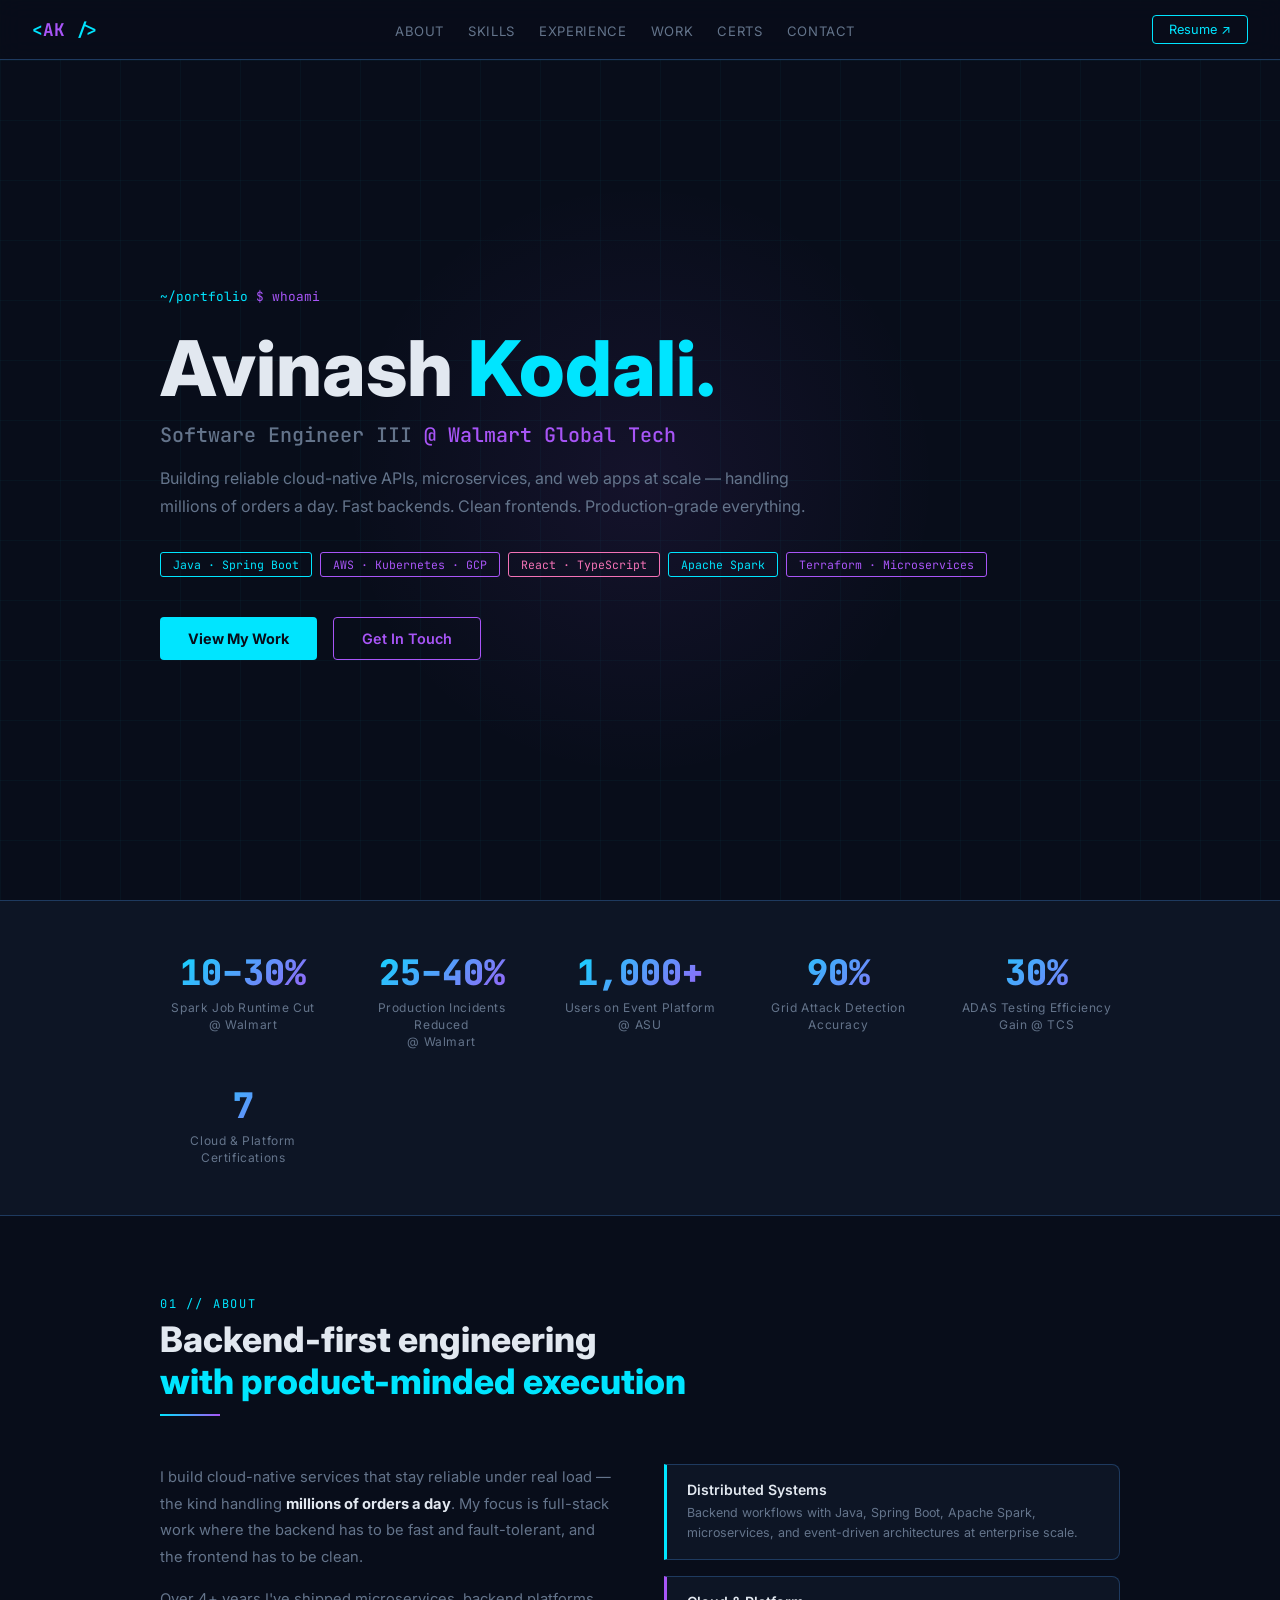
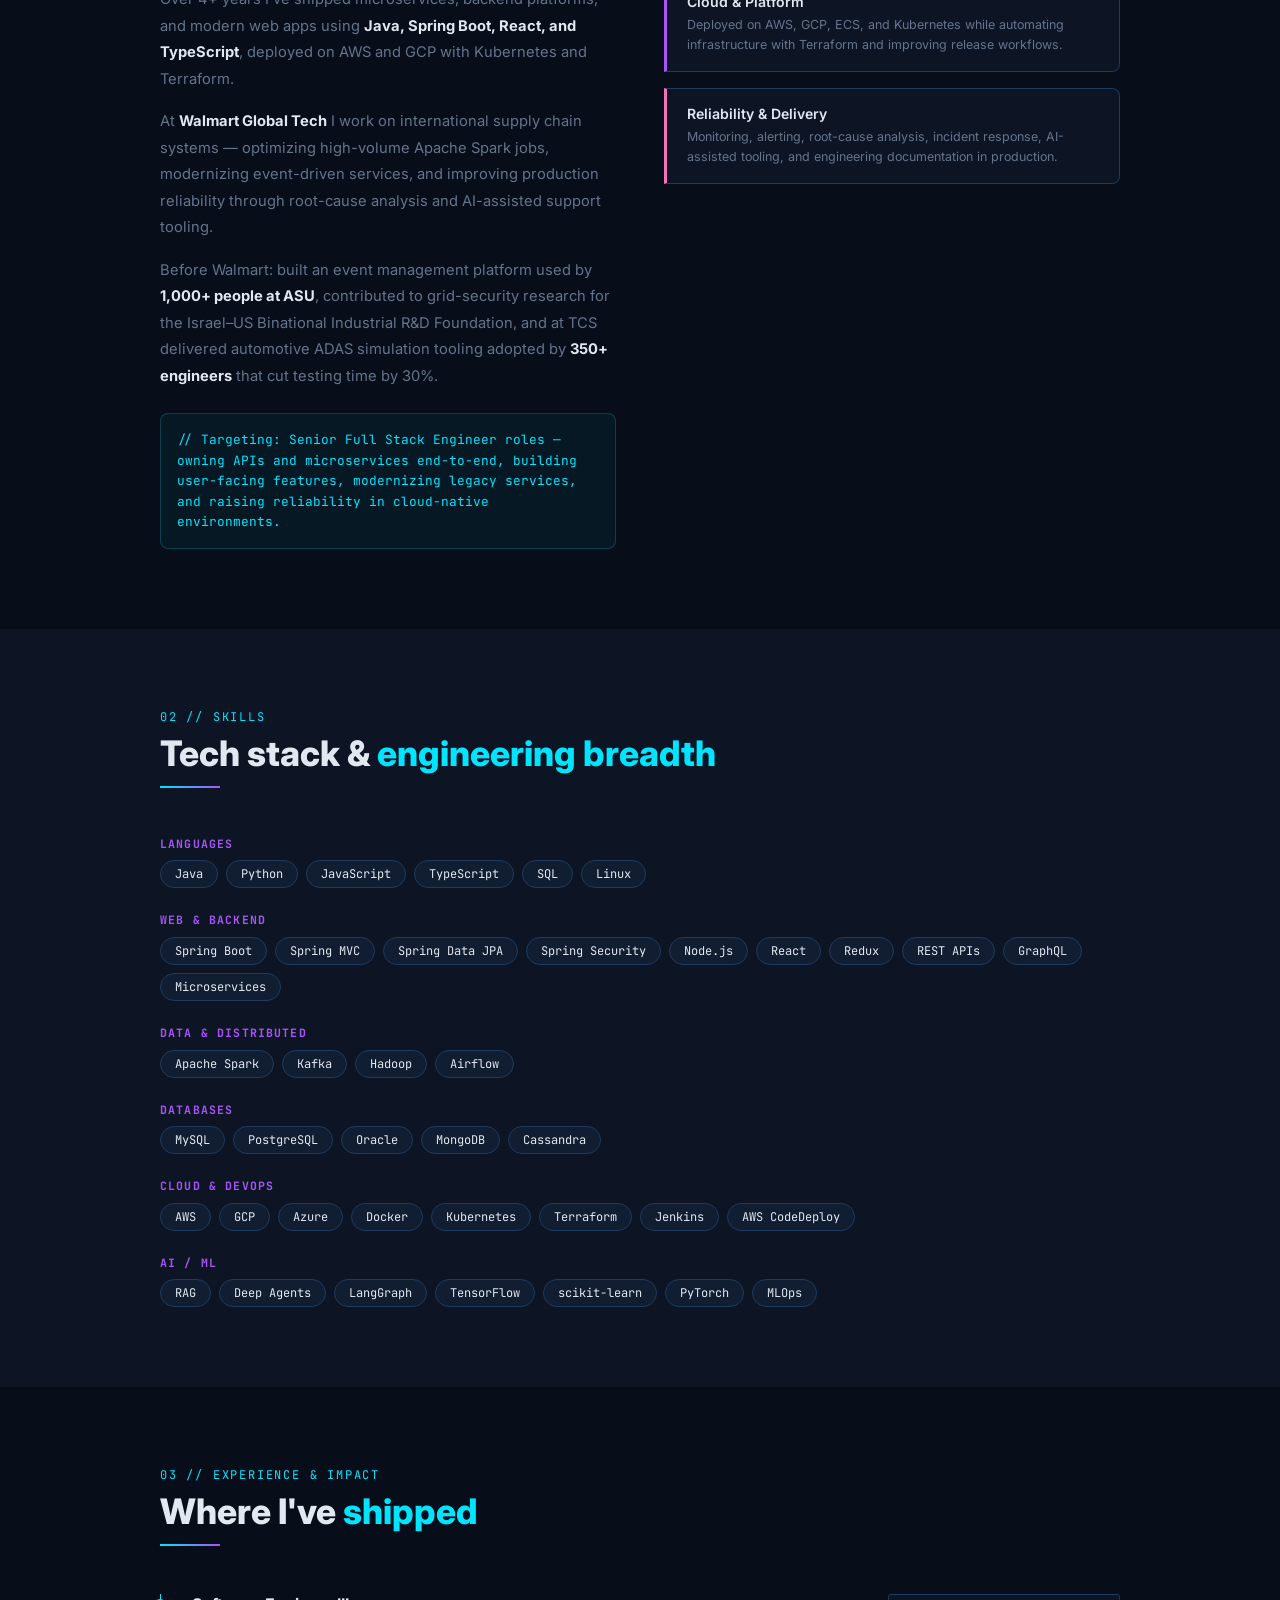
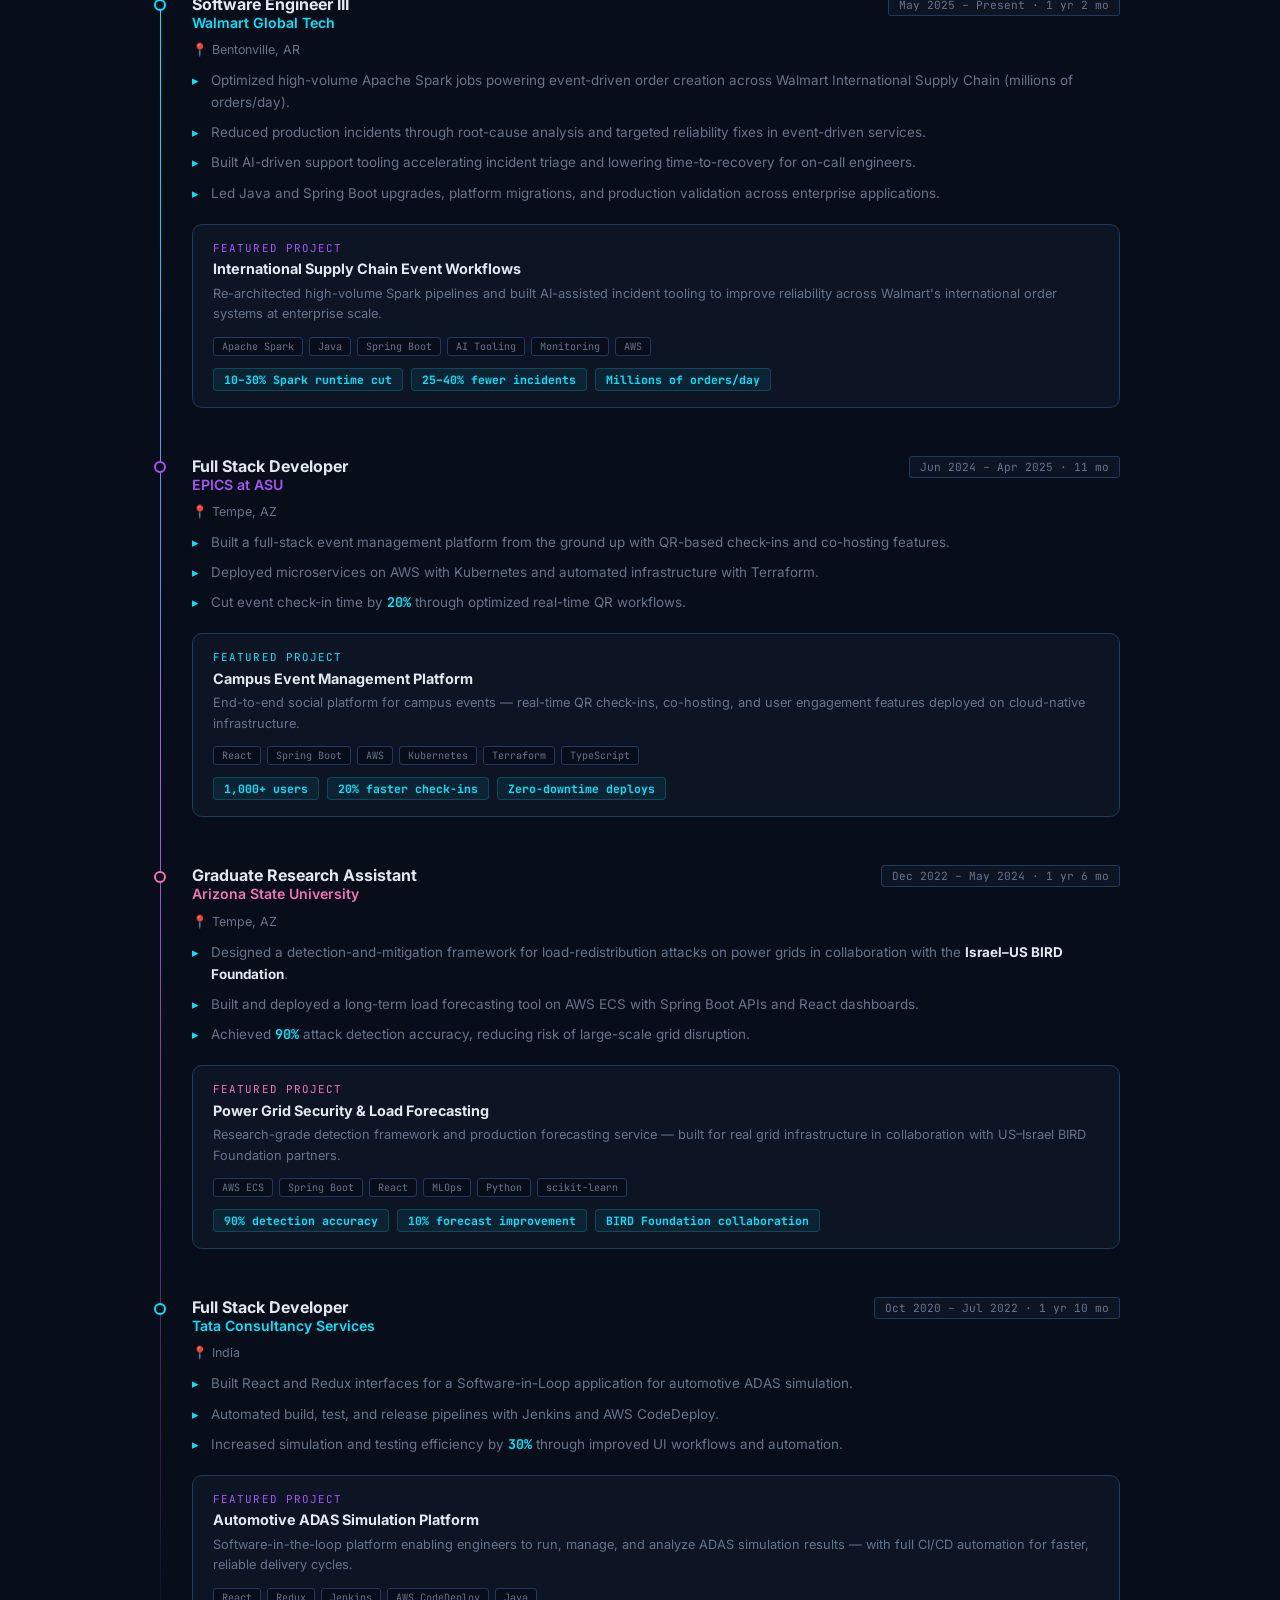
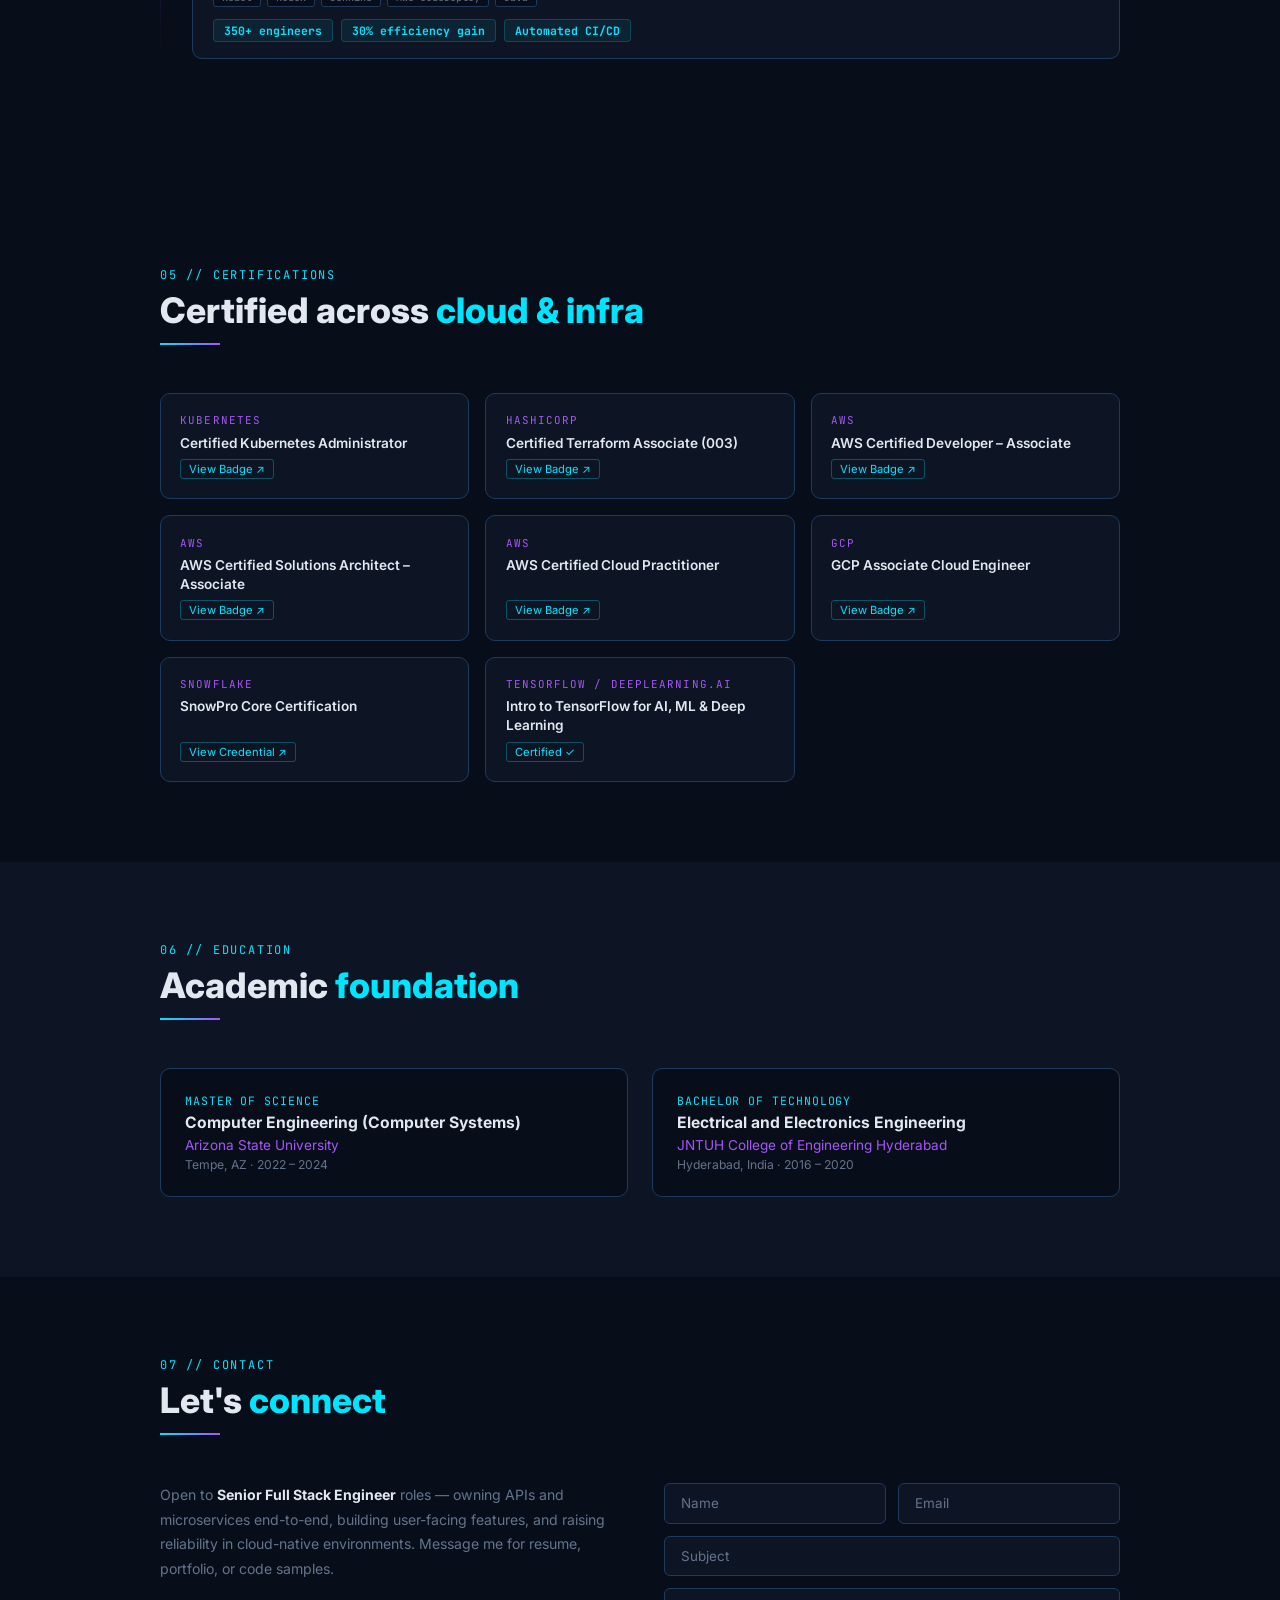
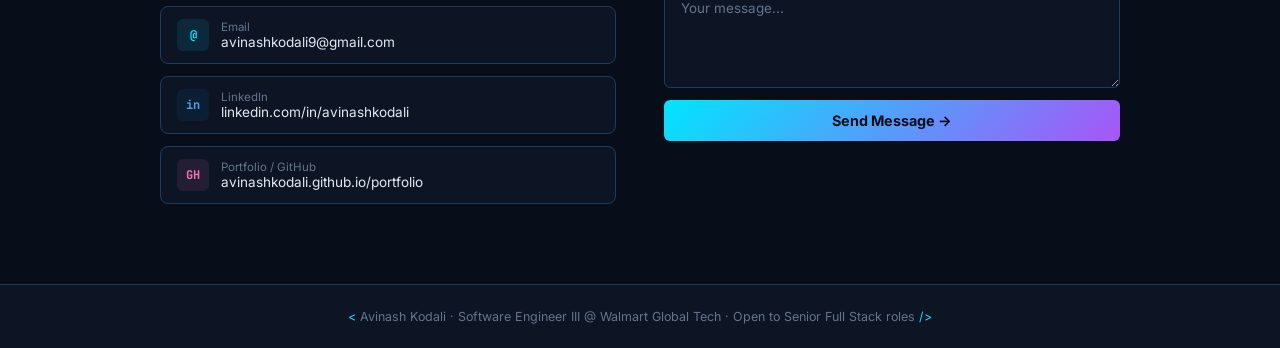
==== commit f2bff9fa: "update portfolio" ====
--- a/index.html
+++ b/index.html
@@ -1,805 +1,558 @@
 <!DOCTYPE html>
-<html lang="en" data-theme="dark">
-  <head>
-    <meta charset="UTF-8" />
-    <meta name="viewport" content="width=device-width, initial-scale=1.0" />
-    <meta
-      name="description"
-      content="Avinash Kodali is a Full Stack Software Engineer with 4 years of experience building scalable backend services, cloud-native platforms, and distributed systems using Java, Spring Boot, React, AWS, Kubernetes, and Apache Spark."
-    />
-    <meta name="theme-color" content="#08111f" />
-    <title>Avinash Kodali | Full Stack Software Engineer</title>
-    <link rel="stylesheet" href="styles.css" />
-  </head>
-  <body>
-    <a class="skip-link" href="#main-content">Skip to content</a>
-
-    <!--
-      Update external links and optional profile image in script.js.
-      This file is intentionally framework-free and can be opened directly in the browser.
-    -->
-
-    <header class="site-header" id="top">
-      <div class="container">
-        <nav class="nav" aria-label="Primary navigation">
-          <a class="brand" href="#hero" aria-label="Go to homepage hero section">
-            <span class="brand__mark">AK</span>
-            <span class="brand__text">Avinash Kodali</span>
+<html lang="en">
+<head>
+<meta charset="UTF-8"/>
+<meta name="viewport" content="width=device-width,initial-scale=1.0"/>
+<title>Avinash Kodali | Software Engineer III @ Walmart</title>
+<link href="https://fonts.googleapis.com/css2?family=JetBrains+Mono:wght@400;700&family=Inter:wght@300;400;500;600;700;800&display=swap" rel="stylesheet"/>
+<style>
+*{margin:0;padding:0;box-sizing:border-box;}
+:root{--bg:#080d1a;--bg2:#0d1525;--bg3:#111d30;--cyan:#00e5ff;--purple:#a855f7;--pink:#f472b6;--text:#e2e8f0;--muted:#64748b;--border:#1e3a5f;}
+html{scroll-behavior:smooth;}
+body{background:var(--bg);color:var(--text);font-family:'Inter',sans-serif;overflow-x:hidden;}
+a{color:var(--cyan);text-decoration:none;}
+
+nav{position:fixed;top:0;left:0;right:0;z-index:100;background:rgba(8,13,26,0.88);backdrop-filter:blur(12px);border-bottom:1px solid var(--border);padding:0 2rem;display:flex;align-items:center;justify-content:space-between;height:60px;}
+.logo{font-family:'JetBrains Mono',monospace;font-size:1.1rem;color:var(--cyan);font-weight:700;}
+.logo span{color:var(--purple);}
+nav ul{list-style:none;display:flex;gap:1.5rem;}
+nav ul li a{font-size:.82rem;color:var(--muted);letter-spacing:.05em;text-transform:uppercase;transition:color .2s;}
+nav ul li a:hover{color:var(--cyan);}
+.nav-resume{background:transparent;border:1px solid var(--cyan);color:var(--cyan);padding:6px 16px;border-radius:4px;font-size:.8rem;cursor:pointer;font-family:'Inter',sans-serif;transition:all .2s;}
+.nav-resume:hover{background:var(--cyan);color:var(--bg);}
+
+#hero{min-height:100vh;display:flex;align-items:center;justify-content:center;padding:80px 2rem 2rem;position:relative;overflow:hidden;}
+.hero-grid{position:absolute;inset:0;background-image:linear-gradient(rgba(0,229,255,.03) 1px,transparent 1px),linear-gradient(90deg,rgba(0,229,255,.03) 1px,transparent 1px);background-size:60px 60px;}
+.hero-glow{position:absolute;top:20%;left:50%;transform:translateX(-50%);width:600px;height:600px;background:radial-gradient(circle,rgba(168,85,247,.08) 0%,transparent 70%);pointer-events:none;}
+.hero-content{position:relative;max-width:960px;width:100%;}
+.hero-terminal{font-family:'JetBrains Mono',monospace;font-size:.8rem;color:var(--muted);margin-bottom:1.5rem;}
+.hero-terminal .prompt{color:var(--cyan);}
+.hero-terminal .cmd{color:var(--purple);}
+h1{font-size:clamp(2.5rem,6vw,5rem);font-weight:800;line-height:1.05;margin-bottom:.75rem;}
+h1 .cyan{color:var(--cyan);}
+.hero-title2{font-size:clamp(1rem,2vw,1.25rem);font-weight:500;color:var(--muted);margin-bottom:1rem;font-family:'JetBrains Mono',monospace;}
+.hero-title2 span{color:var(--purple);}
+.hero-sub{font-size:1rem;color:var(--muted);max-width:660px;line-height:1.75;margin-bottom:2rem;}
+.hero-tags{display:flex;flex-wrap:wrap;gap:8px;margin-bottom:2.5rem;}
+.tag{font-family:'JetBrains Mono',monospace;font-size:.72rem;padding:4px 12px;border-radius:3px;border:1px solid;animation:tagpulse 3s ease-in-out infinite;}
+.tag.c{border-color:var(--cyan);color:var(--cyan);}
+.tag.p{border-color:var(--purple);color:var(--purple);animation-delay:.5s;}
+.tag.k{border-color:var(--pink);color:var(--pink);animation-delay:1s;}
+@keyframes tagpulse{0%,100%{opacity:.6}50%{opacity:1}}
+.hero-btns{display:flex;gap:1rem;flex-wrap:wrap;}
+.btn-primary{background:var(--cyan);color:var(--bg);padding:12px 28px;border-radius:4px;font-weight:700;font-size:.9rem;transition:all .2s;border:none;cursor:pointer;font-family:'Inter',sans-serif;}
+.btn-primary:hover{background:#33eaff;transform:translateY(-1px);}
+.btn-outline{border:1px solid var(--purple);color:var(--purple);padding:12px 28px;border-radius:4px;font-weight:600;font-size:.9rem;transition:all .2s;}
+.btn-outline:hover{background:rgba(168,85,247,.1);}
+
+#stats{background:var(--bg2);border-top:1px solid var(--border);border-bottom:1px solid var(--border);padding:3rem 2rem;}
+.stats-grid{max-width:960px;margin:0 auto;display:grid;grid-template-columns:repeat(auto-fit,minmax(160px,1fr));gap:2rem;}
+.stat-item{text-align:center;}
+.stat-num{font-size:2.2rem;font-weight:800;font-family:'JetBrains Mono',monospace;background:linear-gradient(135deg,var(--cyan),var(--purple));-webkit-background-clip:text;-webkit-text-fill-color:transparent;background-clip:text;}
+.stat-label{font-size:.75rem;color:var(--muted);margin-top:4px;letter-spacing:.05em;line-height:1.4;}
+
+section{padding:5rem 2rem;}
+.section-inner{max-width:960px;margin:0 auto;}
+.section-label{font-family:'JetBrains Mono',monospace;font-size:.75rem;color:var(--cyan);letter-spacing:.15em;text-transform:uppercase;margin-bottom:.4rem;}
+.section-title{font-size:clamp(1.6rem,3vw,2.2rem);font-weight:800;margin-bottom:.75rem;}
+.section-title span{color:var(--cyan);}
+.section-divider{width:60px;height:2px;background:linear-gradient(90deg,var(--cyan),var(--purple));margin-bottom:3rem;}
+
+#about{background:var(--bg);}
+.about-grid{display:grid;grid-template-columns:1fr 1fr;gap:3rem;align-items:start;}
+.about-text{color:var(--muted);line-height:1.8;font-size:.92rem;}
+.about-text p{margin-bottom:1rem;}
+.about-text strong{color:var(--text);}
+.target-role{margin-top:1.5rem;background:rgba(0,229,255,.05);border:1px solid rgba(0,229,255,.2);border-radius:8px;padding:1rem;}
+.target-role p{font-size:.8rem;font-family:'JetBrains Mono',monospace;color:var(--cyan);margin:0;line-height:1.6;}
+.about-pillars{display:flex;flex-direction:column;gap:1rem;}
+.pillar{background:var(--bg2);border:1px solid var(--border);border-left:3px solid var(--cyan);padding:1rem 1.25rem;border-radius:0 8px 8px 0;}
+.pillar.p2{border-left-color:var(--purple);}
+.pillar.p3{border-left-color:var(--pink);}
+.pillar h4{font-size:.88rem;font-weight:600;margin-bottom:.3rem;}
+.pillar p{font-size:.78rem;color:var(--muted);line-height:1.6;}
+
+#skills{background:var(--bg2);}
+.skills-cats{display:flex;flex-direction:column;gap:1.5rem;}
+.skill-cat h4{font-family:'JetBrains Mono',monospace;font-size:.72rem;color:var(--purple);letter-spacing:.1em;text-transform:uppercase;margin-bottom:.6rem;}
+.skill-tags{display:flex;flex-wrap:wrap;gap:8px;}
+.skill-pill{background:var(--bg3);border:1px solid var(--border);color:var(--text);font-size:.75rem;padding:5px 14px;border-radius:20px;font-family:'JetBrains Mono',monospace;transition:all .2s;cursor:default;}
+.skill-pill:hover{border-color:var(--cyan);color:var(--cyan);background:rgba(0,229,255,.05);}
+
+#experience{background:var(--bg);}
+.timeline{position:relative;padding-left:2rem;}
+.timeline::before{content:'';position:absolute;left:0;top:0;bottom:0;width:1px;background:linear-gradient(to bottom,var(--cyan),var(--purple),transparent);}
+.tl-item{position:relative;margin-bottom:3rem;}
+.tl-dot{position:absolute;left:-2.35rem;top:.35rem;width:12px;height:12px;border-radius:50%;border:2px solid var(--cyan);background:var(--bg);}
+.tl-item:nth-child(2) .tl-dot{border-color:var(--purple);}
+.tl-item:nth-child(3) .tl-dot{border-color:var(--pink);}
+.tl-item:nth-child(4) .tl-dot{border-color:var(--cyan);}
+.tl-header{display:flex;justify-content:space-between;align-items:flex-start;flex-wrap:wrap;gap:.5rem;margin-bottom:.5rem;}
+.tl-role{font-size:1rem;font-weight:700;}
+.tl-company{color:var(--cyan);font-weight:600;font-size:.88rem;margin-bottom:.2rem;}
+.tl-item:nth-child(2) .tl-company{color:var(--purple);}
+.tl-item:nth-child(3) .tl-company{color:var(--pink);}
+.tl-date{font-family:'JetBrains Mono',monospace;font-size:.7rem;color:var(--muted);background:var(--bg2);border:1px solid var(--border);padding:3px 10px;border-radius:3px;white-space:nowrap;}
+.tl-loc{font-size:.78rem;color:var(--muted);margin-bottom:.75rem;}
+.tl-bullets{list-style:none;display:flex;flex-direction:column;gap:.5rem;}
+.tl-bullets li{font-size:.84rem;color:var(--muted);padding-left:1.2rem;position:relative;line-height:1.65;}
+.tl-bullets li::before{content:'▸';position:absolute;left:0;color:var(--cyan);}
+.metric{color:var(--cyan);font-weight:700;font-family:'JetBrains Mono',monospace;}
+.tl-project{margin-top:1.25rem;background:var(--bg2);border:1px solid var(--border);border-radius:10px;padding:1rem 1.25rem;}
+.tl-project-label{font-size:.68rem;font-family:'JetBrains Mono',monospace;color:var(--purple);letter-spacing:.1em;text-transform:uppercase;margin-bottom:.35rem;}
+.tl-item:nth-child(2) .tl-project-label{color:var(--cyan);}
+.tl-item:nth-child(3) .tl-project-label{color:var(--pink);}
+.tl-project-title{font-size:.9rem;font-weight:700;margin-bottom:.4rem;}
+.tl-project-desc{font-size:.8rem;color:var(--muted);line-height:1.6;margin-bottom:.75rem;}
+.tl-stack{display:flex;flex-wrap:wrap;gap:6px;margin-bottom:.75rem;}
+.tl-stack span{font-family:'JetBrains Mono',monospace;font-size:.63rem;background:var(--bg);border:1px solid var(--border);color:var(--muted);padding:2px 8px;border-radius:3px;}
+.tl-metrics{display:flex;flex-wrap:wrap;gap:8px;}
+.tl-metric-pill{background:rgba(0,229,255,.07);border:1px solid rgba(0,229,255,.2);color:var(--cyan);font-family:'JetBrains Mono',monospace;font-size:.72rem;font-weight:700;padding:3px 10px;border-radius:4px;}
+
+#certifications{background:var(--bg);}
+.certs-grid{display:grid;grid-template-columns:repeat(auto-fill,minmax(230px,1fr));gap:1rem;}
+.cert-card{background:var(--bg2);border:1px solid var(--border);border-radius:10px;padding:1.2rem;transition:all .2s;display:flex;flex-direction:column;gap:.4rem;}
+.cert-card:hover{border-color:var(--purple);transform:translateY(-2px);}
+.cert-issuer{font-size:.68rem;font-family:'JetBrains Mono',monospace;color:var(--purple);letter-spacing:.1em;text-transform:uppercase;}
+.cert-name{font-size:.85rem;font-weight:600;line-height:1.4;}
+.cert-badge{display:inline-flex;align-items:center;gap:4px;font-size:.7rem;color:var(--cyan);border:1px solid rgba(0,229,255,.3);padding:2px 8px;border-radius:3px;width:fit-content;margin-top:auto;}
+
+#education{background:var(--bg2);}
+.edu-grid{display:grid;grid-template-columns:1fr 1fr;gap:1.5rem;}
+.edu-card{background:var(--bg);border:1px solid var(--border);border-radius:10px;padding:1.5rem;}
+.edu-degree{font-size:.72rem;color:var(--cyan);font-family:'JetBrains Mono',monospace;text-transform:uppercase;letter-spacing:.08em;margin-bottom:.3rem;}
+.edu-field{font-size:.98rem;font-weight:700;margin-bottom:.3rem;}
+.edu-school{font-size:.85rem;color:var(--purple);margin-bottom:.25rem;}
+.edu-detail{font-size:.76rem;color:var(--muted);}
+
+#contact{background:var(--bg);}
+.contact-layout{display:grid;grid-template-columns:1fr 1fr;gap:3rem;align-items:start;}
+.contact-links{display:flex;flex-direction:column;gap:.75rem;}
+.contact-link{display:flex;align-items:center;gap:.75rem;padding:.75rem 1rem;background:var(--bg2);border:1px solid var(--border);border-radius:8px;transition:all .2s;color:var(--text);}
+.contact-link:hover{border-color:var(--cyan);color:var(--cyan);}
+.cli{width:32px;height:32px;border-radius:6px;display:flex;align-items:center;justify-content:center;font-size:.75rem;font-weight:700;font-family:'JetBrains Mono',monospace;flex-shrink:0;}
+.ci-e{background:rgba(0,229,255,.1);color:var(--cyan);}
+.ci-p{background:rgba(168,85,247,.1);color:var(--purple);}
+.ci-g{background:rgba(244,114,182,.1);color:var(--pink);}
+.ci-l{background:rgba(0,119,181,.1);color:#4fa3e0;}
+.contact-form{display:flex;flex-direction:column;gap:.75rem;}
+.form-row{display:grid;grid-template-columns:1fr 1fr;gap:.75rem;}
+.form-input{background:var(--bg2);border:1px solid var(--border);color:var(--text);padding:.7rem 1rem;border-radius:6px;font-size:.84rem;font-family:'Inter',sans-serif;outline:none;transition:border-color .2s;width:100%;}
+.form-input:focus{border-color:var(--cyan);}
+.form-input::placeholder{color:var(--muted);}
+textarea.form-input{resize:vertical;min-height:100px;}
+.btn-send{background:linear-gradient(135deg,var(--cyan),var(--purple));color:var(--bg);padding:12px 28px;border-radius:6px;font-weight:700;font-size:.9rem;border:none;cursor:pointer;transition:opacity .2s;font-family:'Inter',sans-serif;}
+.btn-send:hover{opacity:.85;}
+
+footer{background:var(--bg2);border-top:1px solid var(--border);padding:1.5rem 2rem;text-align:center;font-size:.78rem;color:var(--muted);}
+footer span{color:var(--cyan);}
+
+.reveal{opacity:0;transform:translateY(20px);transition:opacity .6s ease,transform .6s ease;}
+.reveal.visible{opacity:1;transform:none;}
+
+@media(max-width:700px){
+  nav ul{display:none;}
+  .about-grid,.edu-grid,.contact-layout{grid-template-columns:1fr;}
+  .projects-grid{grid-template-columns:1fr;}
+  .form-row{grid-template-columns:1fr;}
+}
+</style>
+</head>
+<body>
+
+<nav>
+  <div class="logo">&lt;<span>AK</span> /&gt;</div>
+  <ul>
+    <li><a href="#about">About</a></li>
+    <li><a href="#skills">Skills</a></li>
+    <li><a href="#experience">Experience</a></li>
+    <li><a href="#work">Work</a></li>
+    <li><a href="#certifications">Certs</a></li>
+    <li><a href="#contact">Contact</a></li>
+  </ul>
+  <a class="nav-resume" href="https://drive.google.com/file/d/1u5_QNphfvy6_47h24ve4rV3rwnXu9qd8/view?usp=sharing" target="_blank">Resume ↗</a>
+</nav>
+
+<section id="hero">
+  <div class="hero-grid"></div>
+  <div class="hero-glow"></div>
+  <div class="hero-content">
+    <div class="hero-terminal"><span class="prompt">~/portfolio</span> <span class="cmd">$ whoami</span></div>
+    <h1>Avinash <span class="cyan">Kodali.</span></h1>
+    <div class="hero-title2">Software Engineer III <span>@ Walmart Global Tech</span></div>
+    <p class="hero-sub">Building reliable cloud-native APIs, microservices, and web apps at scale — handling millions of orders a day. Fast backends. Clean frontends. Production-grade everything.</p>
+    <div class="hero-tags">
+      <span class="tag c">Java · Spring Boot</span>
+      <span class="tag p">AWS · Kubernetes · GCP</span>
+      <span class="tag k">React · TypeScript</span>
+      <span class="tag c">Apache Spark</span>
+      <span class="tag p">Terraform · Microservices</span>
+    </div>
+    <div class="hero-btns">
+      <button class="btn-primary" onclick="document.getElementById('work').scrollIntoView({behavior:'smooth'})">View My Work</button>
+      <a class="btn-outline" href="#contact">Get In Touch</a>
+    </div>
+  </div>
+</section>
+
+<div id="stats">
+  <div class="stats-grid">
+    <div class="stat-item reveal">
+      <div class="stat-num">10–30%</div>
+      <div class="stat-label">Spark Job Runtime Cut<br>@ Walmart</div>
+    </div>
+    <div class="stat-item reveal">
+      <div class="stat-num">25–40%</div>
+      <div class="stat-label">Production Incidents Reduced<br>@ Walmart</div>
+    </div>
+    <div class="stat-item reveal">
+      <div class="stat-num">1,000+</div>
+      <div class="stat-label">Users on Event Platform<br>@ ASU</div>
+    </div>
+    <div class="stat-item reveal">
+      <div class="stat-num">90%</div>
+      <div class="stat-label">Grid Attack Detection<br>Accuracy</div>
+    </div>
+    <div class="stat-item reveal">
+      <div class="stat-num">30%</div>
+      <div class="stat-label">ADAS Testing Efficiency<br>Gain @ TCS</div>
+    </div>
+    <div class="stat-item reveal">
+      <div class="stat-num">7</div>
+      <div class="stat-label">Cloud &amp; Platform<br>Certifications</div>
+    </div>
+  </div>
+</div>
+
+<section id="about">
+  <div class="section-inner">
+    <div class="section-label">01 // About</div>
+    <h2 class="section-title">Backend-first engineering<br><span>with product-minded execution</span></h2>
+    <div class="section-divider"></div>
+    <div class="about-grid reveal">
+      <div class="about-text">
+        <p>I build cloud-native services that stay reliable under real load — the kind handling <strong>millions of orders a day</strong>. My focus is full-stack work where the backend has to be fast and fault-tolerant, and the frontend has to be clean.</p>
+        <p>Over 4+ years I've shipped microservices, backend platforms, and modern web apps using <strong>Java, Spring Boot, React, and TypeScript</strong>, deployed on AWS and GCP with Kubernetes and Terraform.</p>
+        <p>At <strong>Walmart Global Tech</strong> I work on international supply chain systems — optimizing high-volume Apache Spark jobs, modernizing event-driven services, and improving production reliability through root-cause analysis and AI-assisted support tooling.</p>
+        <p>Before Walmart: built an event management platform used by <strong>1,000+ people at ASU</strong>, contributed to grid-security research for the Israel–US Binational Industrial R&D Foundation, and at TCS delivered automotive ADAS simulation tooling adopted by <strong>350+ engineers</strong> that cut testing time by 30%.</p>
+        <div class="target-role">
+          <p>// Targeting: Senior Full Stack Engineer roles — owning APIs and microservices end-to-end, building user-facing features, modernizing legacy services, and raising reliability in cloud-native environments.</p>
+        </div>
+      </div>
+      <div class="about-pillars">
+        <div class="pillar">
+          <h4>Distributed Systems</h4>
+          <p>Backend workflows with Java, Spring Boot, Apache Spark, microservices, and event-driven architectures at enterprise scale.</p>
+        </div>
+        <div class="pillar p2">
+          <h4>Cloud &amp; Platform</h4>
+          <p>Deployed on AWS, GCP, ECS, and Kubernetes while automating infrastructure with Terraform and improving release workflows.</p>
+        </div>
+        <div class="pillar p3">
+          <h4>Reliability &amp; Delivery</h4>
+          <p>Monitoring, alerting, root-cause analysis, incident response, AI-assisted tooling, and engineering documentation in production.</p>
+        </div>
+      </div>
+    </div>
+  </div>
+</section>
+
+<section id="skills">
+  <div class="section-inner">
+    <div class="section-label">02 // Skills</div>
+    <h2 class="section-title">Tech stack &amp; <span>engineering breadth</span></h2>
+    <div class="section-divider"></div>
+    <div class="skills-cats reveal">
+      <div class="skill-cat">
+        <h4>Languages</h4>
+        <div class="skill-tags">
+          <span class="skill-pill">Java</span><span class="skill-pill">Python</span><span class="skill-pill">JavaScript</span><span class="skill-pill">TypeScript</span><span class="skill-pill">SQL</span><span class="skill-pill">Linux</span>
+        </div>
+      </div>
+      <div class="skill-cat">
+        <h4>Web &amp; Backend</h4>
+        <div class="skill-tags">
+          <span class="skill-pill">Spring Boot</span><span class="skill-pill">Spring MVC</span><span class="skill-pill">Spring Data JPA</span><span class="skill-pill">Spring Security</span><span class="skill-pill">Node.js</span><span class="skill-pill">React</span><span class="skill-pill">Redux</span><span class="skill-pill">REST APIs</span><span class="skill-pill">GraphQL</span><span class="skill-pill">Microservices</span>
+        </div>
+      </div>
+      <div class="skill-cat">
+        <h4>Data &amp; Distributed</h4>
+        <div class="skill-tags">
+          <span class="skill-pill">Apache Spark</span><span class="skill-pill">Kafka</span><span class="skill-pill">Hadoop</span><span class="skill-pill">Airflow</span>
+        </div>
+      </div>
+      <div class="skill-cat">
+        <h4>Databases</h4>
+        <div class="skill-tags">
+          <span class="skill-pill">MySQL</span><span class="skill-pill">PostgreSQL</span><span class="skill-pill">Oracle</span><span class="skill-pill">MongoDB</span><span class="skill-pill">Cassandra</span>
+        </div>
+      </div>
+      <div class="skill-cat">
+        <h4>Cloud &amp; DevOps</h4>
+        <div class="skill-tags">
+          <span class="skill-pill">AWS</span><span class="skill-pill">GCP</span><span class="skill-pill">Azure</span><span class="skill-pill">Docker</span><span class="skill-pill">Kubernetes</span><span class="skill-pill">Terraform</span><span class="skill-pill">Jenkins</span><span class="skill-pill">AWS CodeDeploy</span>
+        </div>
+      </div>
+      <div class="skill-cat">
+        <h4>AI / ML</h4>
+        <div class="skill-tags">
+          <span class="skill-pill">RAG</span><span class="skill-pill">Deep Agents</span><span class="skill-pill">LangGraph</span><span class="skill-pill">TensorFlow</span><span class="skill-pill">scikit-learn</span><span class="skill-pill">PyTorch</span><span class="skill-pill">MLOps</span>
+        </div>
+      </div>
+    </div>
+  </div>
+</section>
+
+<section id="experience">
+  <div class="section-inner">
+    <div class="section-label">03 // Experience &amp; Impact</div>
+    <h2 class="section-title">Where I've <span>shipped</span></h2>
+    <div class="section-divider"></div>
+    <div class="timeline">
+
+      <div class="tl-item reveal">
+        <div class="tl-dot"></div>
+        <div class="tl-header">
+          <div>
+            <div class="tl-role">Software Engineer III</div>
+            <div class="tl-company">Walmart Global Tech</div>
+          </div>
+          <span class="tl-date">May 2025 – Present · 1 yr 2 mo</span>
+        </div>
+        <div class="tl-loc">📍 Bentonville, AR</div>
+        <ul class="tl-bullets">
+          <li>Optimized high-volume Apache Spark jobs powering event-driven order creation across Walmart International Supply Chain (millions of orders/day).</li>
+          <li>Reduced production incidents through root-cause analysis and targeted reliability fixes in event-driven services.</li>
+          <li>Built AI-driven support tooling accelerating incident triage and lowering time-to-recovery for on-call engineers.</li>
+          <li>Led Java and Spring Boot upgrades, platform migrations, and production validation across enterprise applications.</li>
+        </ul>
+        <div class="tl-project">
+          <div class="tl-project-label">Featured Project</div>
+          <div class="tl-project-title">International Supply Chain Event Workflows</div>
+          <div class="tl-project-desc">Re-architected high-volume Spark pipelines and built AI-assisted incident tooling to improve reliability across Walmart's international order systems at enterprise scale.</div>
+          <div class="tl-stack"><span>Apache Spark</span><span>Java</span><span>Spring Boot</span><span>AI Tooling</span><span>Monitoring</span><span>AWS</span></div>
+          <div class="tl-metrics">
+            <span class="tl-metric-pill">10–30% Spark runtime cut</span>
+            <span class="tl-metric-pill">25–40% fewer incidents</span>
+            <span class="tl-metric-pill">Millions of orders/day</span>
+          </div>
+        </div>
+      </div>
+
+      <div class="tl-item reveal">
+        <div class="tl-dot"></div>
+        <div class="tl-header">
+          <div>
+            <div class="tl-role">Full Stack Developer</div>
+            <div class="tl-company">EPICS at ASU</div>
+          </div>
+          <span class="tl-date">Jun 2024 – Apr 2025 · 11 mo</span>
+        </div>
+        <div class="tl-loc">📍 Tempe, AZ</div>
+        <ul class="tl-bullets">
+          <li>Built a full-stack event management platform from the ground up with QR-based check-ins and co-hosting features.</li>
+          <li>Deployed microservices on AWS with Kubernetes and automated infrastructure with Terraform.</li>
+          <li>Cut event check-in time by <span class="metric">20%</span> through optimized real-time QR workflows.</li>
+        </ul>
+        <div class="tl-project">
+          <div class="tl-project-label">Featured Project</div>
+          <div class="tl-project-title">Campus Event Management Platform</div>
+          <div class="tl-project-desc">End-to-end social platform for campus events — real-time QR check-ins, co-hosting, and user engagement features deployed on cloud-native infrastructure.</div>
+          <div class="tl-stack"><span>React</span><span>Spring Boot</span><span>AWS</span><span>Kubernetes</span><span>Terraform</span><span>TypeScript</span></div>
+          <div class="tl-metrics">
+            <span class="tl-metric-pill">1,000+ users</span>
+            <span class="tl-metric-pill">20% faster check-ins</span>
+            <span class="tl-metric-pill">Zero-downtime deploys</span>
+          </div>
+        </div>
+      </div>
+
+      <div class="tl-item reveal">
+        <div class="tl-dot"></div>
+        <div class="tl-header">
+          <div>
+            <div class="tl-role">Graduate Research Assistant</div>
+            <div class="tl-company">Arizona State University</div>
+          </div>
+          <span class="tl-date">Dec 2022 – May 2024 · 1 yr 6 mo</span>
+        </div>
+        <div class="tl-loc">📍 Tempe, AZ</div>
+        <ul class="tl-bullets">
+          <li>Designed a detection-and-mitigation framework for load-redistribution attacks on power grids in collaboration with the <strong style="color:var(--text)">Israel–US BIRD Foundation</strong>.</li>
+          <li>Built and deployed a long-term load forecasting tool on AWS ECS with Spring Boot APIs and React dashboards.</li>
+          <li>Achieved <span class="metric">90%</span> attack detection accuracy, reducing risk of large-scale grid disruption.</li>
+        </ul>
+        <div class="tl-project">
+          <div class="tl-project-label">Featured Project</div>
+          <div class="tl-project-title">Power Grid Security &amp; Load Forecasting</div>
+          <div class="tl-project-desc">Research-grade detection framework and production forecasting service — built for real grid infrastructure in collaboration with US–Israel BIRD Foundation partners.</div>
+          <div class="tl-stack"><span>AWS ECS</span><span>Spring Boot</span><span>React</span><span>MLOps</span><span>Python</span><span>scikit-learn</span></div>
+          <div class="tl-metrics">
+            <span class="tl-metric-pill">90% detection accuracy</span>
+            <span class="tl-metric-pill">10% forecast improvement</span>
+            <span class="tl-metric-pill">BIRD Foundation collaboration</span>
+          </div>
+        </div>
+      </div>
+
+      <div class="tl-item reveal">
+        <div class="tl-dot"></div>
+        <div class="tl-header">
+          <div>
+            <div class="tl-role">Full Stack Developer</div>
+            <div class="tl-company">Tata Consultancy Services</div>
+          </div>
+          <span class="tl-date">Oct 2020 – Jul 2022 · 1 yr 10 mo</span>
+        </div>
+        <div class="tl-loc">📍 India</div>
+        <ul class="tl-bullets">
+          <li>Built React and Redux interfaces for a Software-in-Loop application for automotive ADAS simulation.</li>
+          <li>Automated build, test, and release pipelines with Jenkins and AWS CodeDeploy.</li>
+          <li>Increased simulation and testing efficiency by <span class="metric">30%</span> through improved UI workflows and automation.</li>
+        </ul>
+        <div class="tl-project">
+          <div class="tl-project-label">Featured Project</div>
+          <div class="tl-project-title">Automotive ADAS Simulation Platform</div>
+          <div class="tl-project-desc">Software-in-the-loop platform enabling engineers to run, manage, and analyze ADAS simulation results — with full CI/CD automation for faster, reliable delivery cycles.</div>
+          <div class="tl-stack"><span>React</span><span>Redux</span><span>Jenkins</span><span>AWS CodeDeploy</span><span>Java</span></div>
+          <div class="tl-metrics">
+            <span class="tl-metric-pill">350+ engineers</span>
+            <span class="tl-metric-pill">30% efficiency gain</span>
+            <span class="tl-metric-pill">Automated CI/CD</span>
+          </div>
+        </div>
+      </div>
+
+    </div>
+  </div>
+</section>
+
+<section id="certifications">
+  <div class="section-inner">
+    <div class="section-label">05 // Certifications</div>
+    <h2 class="section-title">Certified across <span>cloud &amp; infra</span></h2>
+    <div class="section-divider"></div>
+    <div class="certs-grid">
+      <div class="cert-card reveal">
+        <div class="cert-issuer">Kubernetes</div>
+        <div class="cert-name">Certified Kubernetes Administrator</div>
+        <a class="cert-badge" href="https://www.credly.com/badges/7912f50a-b424-4805-88ea-6f329ff8ee99/linked_in_profile" target="_blank">View Badge ↗</a>
+      </div>
+      <div class="cert-card reveal">
+        <div class="cert-issuer">HashiCorp</div>
+        <div class="cert-name">Certified Terraform Associate (003)</div>
+        <a class="cert-badge" href="https://www.credly.com/badges/e8677ed3-a8a3-41e6-bb35-0aaef0ba4377/linked_in_profile" target="_blank">View Badge ↗</a>
+      </div>
+      <div class="cert-card reveal">
+        <div class="cert-issuer">AWS</div>
+        <div class="cert-name">AWS Certified Developer – Associate</div>
+        <a class="cert-badge" href="https://www.credly.com/badges/fdc420cc-dd11-40df-aa88-f5aa4e90e600" target="_blank">View Badge ↗</a>
+      </div>
+      <div class="cert-card reveal">
+        <div class="cert-issuer">AWS</div>
+        <div class="cert-name">AWS Certified Solutions Architect – Associate</div>
+        <a class="cert-badge" href="https://www.credly.com/badges/8e5e8d26-974b-4a61-af26-43ef829bcb70/linked_in_profile" target="_blank">View Badge ↗</a>
+      </div>
+      <div class="cert-card reveal">
+        <div class="cert-issuer">AWS</div>
+        <div class="cert-name">AWS Certified Cloud Practitioner</div>
+        <a class="cert-badge" href="https://www.credly.com/badges/4b6c6850-ea1a-4a30-8015-1f8bc03c445c/linked_in_profile" target="_blank">View Badge ↗</a>
+      </div>
+      <div class="cert-card reveal">
+        <div class="cert-issuer">GCP</div>
+        <div class="cert-name">GCP Associate Cloud Engineer</div>
+        <a class="cert-badge" href="https://www.credly.com/badges/f926f557-5f63-49d7-9e45-7d8463f45acc/public_url" target="_blank">View Badge ↗</a>
+      </div>
+      <div class="cert-card reveal">
+        <div class="cert-issuer">Snowflake</div>
+        <div class="cert-name">SnowPro Core Certification</div>
+        <a class="cert-badge" href="https://achieve.snowflake.com/353bdb04-eebd-407f-a457-e2f49c565442" target="_blank">View Credential ↗</a>
+      </div>
+      <div class="cert-card reveal">
+        <div class="cert-issuer">TensorFlow / DeepLearning.AI</div>
+        <div class="cert-name">Intro to TensorFlow for AI, ML &amp; Deep Learning</div>
+        <span class="cert-badge">Certified ✓</span>
+      </div>
+    </div>
+  </div>
+</section>
+
+<section id="education">
+  <div class="section-inner">
+    <div class="section-label">06 // Education</div>
+    <h2 class="section-title">Academic <span>foundation</span></h2>
+    <div class="section-divider"></div>
+    <div class="edu-grid reveal">
+      <div class="edu-card">
+        <div class="edu-degree">Master of Science</div>
+        <div class="edu-field">Computer Engineering (Computer Systems)</div>
+        <div class="edu-school">Arizona State University</div>
+        <div class="edu-detail">Tempe, AZ · 2022 – 2024</div>
+      </div>
+      <div class="edu-card">
+        <div class="edu-degree">Bachelor of Technology</div>
+        <div class="edu-field">Electrical and Electronics Engineering</div>
+        <div class="edu-school">JNTUH College of Engineering Hyderabad</div>
+        <div class="edu-detail">Hyderabad, India · 2016 – 2020</div>
+      </div>
+    </div>
+  </div>
+</section>
+
+<section id="contact">
+  <div class="section-inner">
+    <div class="section-label">07 // Contact</div>
+    <h2 class="section-title">Let's <span>connect</span></h2>
+    <div class="section-divider"></div>
+    <div class="contact-layout reveal">
+      <div>
+        <p style="color:var(--muted);font-size:.88rem;margin-bottom:1.5rem;line-height:1.75;">Open to <strong style="color:var(--text)">Senior Full Stack Engineer</strong> roles — owning APIs and microservices end-to-end, building user-facing features, and raising reliability in cloud-native environments. Message me for resume, portfolio, or code samples.</p>
+        <div class="contact-links">
+          <a class="contact-link" href="mailto:avinashkodali9@gmail.com">
+            <div class="cli ci-e">@</div>
+            <div>
+              <div style="font-size:.72rem;color:var(--muted);">Email</div>
+              <div style="font-size:.85rem;">avinashkodali9@gmail.com</div>
+            </div>
           </a>
-
-          <button
-            class="nav-toggle"
-            type="button"
-            aria-expanded="false"
-            aria-controls="site-menu"
-            aria-label="Toggle navigation menu"
-          >
-            <span></span>
-            <span></span>
-            <span></span>
-          </button>
-
-          <div class="nav-menu" id="site-menu">
-            <a href="#about">About</a>
-            <a href="#skills">Skills</a>
-            <a href="#experience">Experience</a>
-            <a href="#work">Work</a>
-            <a href="#certifications">Certifications</a>
-            <a href="#education">Education</a>
-            <a href="#contact">Contact</a>
-
-            <div class="nav-actions">
-              <button class="theme-toggle" type="button" aria-label="Switch to light theme">
-                <span class="theme-toggle__icon" aria-hidden="true">☀</span>
-              </button>
-              <a
-                class="button button--small button--primary"
-                href="#"
-                data-link-key="resumeUrl"
-                data-placeholder="Add your resume PDF path in script.js"
-              >
-                Resume
-              </a>
+          <a class="contact-link" href="https://www.linkedin.com/in/avinashkodali" target="_blank">
+            <div class="cli ci-l">in</div>
+            <div>
+              <div style="font-size:.72rem;color:var(--muted);">LinkedIn</div>
+              <div style="font-size:.85rem;">linkedin.com/in/avinashkodali</div>
             </div>
-          </div>
-        </nav>
-      </div>
-    </header>
-
-    <main id="main-content">
-      <!-- Hero Section -->
-      <section class="hero section" id="hero">
-        <div class="container hero__grid">
-          <div class="hero__content reveal">
-            <p class="eyebrow">Full Stack Software Engineer</p>
-            <h1>Avinash Kodali</h1>
-            <h2 class="hero__headline">Building scalable cloud-native applications</h2>
-
-            <p class="hero__roles">
-              Focused on
-              <span
-                class="typewriter"
-                data-typewriter="Full Stack Engineering|Backend Systems|Cloud Infrastructure|Platform Engineering"
-              >Full Stack Engineering</span>
-            </p>
-
-            <p class="hero__description">
-              Software engineer with 4 years of experience delivering backend services, distributed
-              systems, and production-ready web applications using Java, Spring Boot, React, AWS,
-              Kubernetes, and Apache Spark.
-            </p>
-
-            <div class="hero__cta-group">
-              <a
-                class="button button--primary"
-                href="#"
-                data-link-key="resumeUrl"
-                data-placeholder="Add your resume PDF path in script.js"
-              >
-                View Resume
-              </a>
-              <a
-                class="button button--secondary"
-                href="#"
-                data-link-key="githubUrl"
-                data-placeholder="Add your GitHub URL in script.js"
-              >
-                GitHub
-              </a>
-              <a
-                class="button button--secondary"
-                href="#"
-                data-link-key="linkedinUrl"
-                data-placeholder="Add your LinkedIn URL in script.js"
-              >
-                LinkedIn
-              </a>
-              <a class="button button--ghost" href="#contact">Contact Me</a>
+          </a>
+          <a class="contact-link" href="https://avinashkodali.github.io/portfolio/" target="_blank">
+            <div class="cli ci-g">GH</div>
+            <div>
+              <div style="font-size:.72rem;color:var(--muted);">Portfolio / GitHub</div>
+              <div style="font-size:.85rem;">avinashkodali.github.io/portfolio</div>
             </div>
-
-            <ul class="hero__metrics" role="list" aria-label="Key career highlights">
-              <li class="metric-card">
-                <strong>1,000+</strong>
-                <span>users supported on an event platform</span>
-              </li>
-              <li class="metric-card">
-                <strong>30%</strong>
-                <span>improvement in ADAS testing efficiency</span>
-              </li>
-              <li class="metric-card">
-                <strong>10%</strong>
-                <span>increase in forecasting accuracy</span>
-              </li>
-              <li class="metric-card">
-                <strong>7</strong>
-                <span>cloud and platform certifications</span>
-              </li>
-            </ul>
-          </div>
-
-          <div class="hero__visual reveal reveal--delay-1">
-            <div class="panel panel--profile">
-              <div class="profile-frame" data-profile-image>
-                <div class="profile-placeholder" role="img" aria-label="Profile image placeholder">
-                  <span>Profile Image Placeholder</span>
-                </div>
-              </div>
-
-              <div class="panel__body">
-                <p class="panel__label">Role fit</p>
-                <div class="tag-group">
-                  <span class="tag">Software Engineer</span>
-                  <span class="tag">Full Stack Engineer</span>
-                  <span class="tag">Backend Engineer</span>
-                  <span class="tag">Cloud Engineer</span>
-                  <span class="tag">Platform Engineer</span>
-                </div>
-              </div>
-            </div>
-
-            <div class="panel panel--stack">
-              <div>
-                <p class="panel__label">Core stack</p>
-                <div class="tag-group">
-                  <span class="tag">Java</span>
-                  <span class="tag">Spring Boot</span>
-                  <span class="tag">React</span>
-                  <span class="tag">AWS</span>
-                  <span class="tag">Kubernetes</span>
-                  <span class="tag">Apache Spark</span>
-                  <span class="tag">Terraform</span>
-                  <span class="tag">Microservices</span>
-                </div>
-              </div>
-
-              <div class="panel__details">
-                <div>
-                  <span class="panel__meta">Current emphasis</span>
-                  <p>Backend systems, cloud-native platforms, production reliability, and developer velocity.</p>
-                </div>
-                <div>
-                  <span class="panel__meta">Recent environments</span>
-                  <p>Enterprise supply chain, university platforms, forecasting research, and automotive simulation.</p>
-                </div>
-              </div>
-            </div>
-          </div>
-        </div>
-      </section>
-
-      <!-- About Section -->
-      <section class="section" id="about">
-        <div class="container">
-          <div class="section-heading reveal">
-            <p class="eyebrow">About</p>
-            <h2>Backend-first engineering with product-minded execution</h2>
-            <p>
-              I build software for real production complexity: event-driven workflows, cloud-native
-              microservices, distributed processing jobs, and user-facing applications that need to be
-              reliable at scale.
-            </p>
-          </div>
-
-          <div class="about-grid">
-            <article class="about-copy reveal">
-              <p>
-                Over the last 4 years, I have worked across enterprise supply chain systems at Walmart,
-                platform development at Arizona State University, energy forecasting research, and
-                automotive ADAS tooling at Tata Consultancy Services.
-              </p>
-              <p>
-                My work consistently sits at the intersection of backend engineering, cloud
-                infrastructure, and delivery quality. I enjoy improving performance, modernizing
-                services, automating repetitive work, and making production systems easier to support.
-              </p>
-            </article>
-
-            <div class="about-highlights">
-              <article class="info-card reveal reveal--delay-1">
-                <h3>Distributed systems</h3>
-                <p>
-                  Built and optimized backend workflows with Java, Spring Boot, Apache Spark,
-                  microservices, and event-driven architectures.
-                </p>
-              </article>
-              <article class="info-card reveal reveal--delay-2">
-                <h3>Cloud and platform</h3>
-                <p>
-                  Deployed services on AWS, ECS, and Kubernetes while automating infrastructure with
-                  Terraform and improving release workflows.
-                </p>
-              </article>
-              <article class="info-card reveal reveal--delay-3">
-                <h3>Reliability and delivery</h3>
-                <p>
-                  Strengthened monitoring, alerting, testing, incident response, root cause analysis,
-                  and engineering documentation across production systems.
-                </p>
-              </article>
-            </div>
-          </div>
-        </div>
-      </section>
-
-      <!-- Skills Section -->
-      <section class="section section--alt" id="skills">
-        <div class="container">
-          <div class="section-heading reveal">
-            <p class="eyebrow">Skills</p>
-            <h2>Tech stack and engineering breadth</h2>
-            <p>
-              A practical stack across backend systems, web applications, data engineering, cloud
-              infrastructure, and applied AI/ML workflows.
-            </p>
-          </div>
-
-          <div class="skills-grid">
-            <article class="skill-card reveal">
-              <h3>Languages</h3>
-              <div class="chip-list">
-                <span class="chip">Java</span>
-                <span class="chip">Python</span>
-                <span class="chip">JavaScript</span>
-                <span class="chip">TypeScript</span>
-                <span class="chip">SQL</span>
-                <span class="chip">Linux</span>
-              </div>
-            </article>
-
-            <article class="skill-card reveal reveal--delay-1">
-              <h3>Web and backend</h3>
-              <div class="chip-list">
-                <span class="chip">Spring Boot</span>
-                <span class="chip">Spring MVC</span>
-                <span class="chip">Spring Data JPA</span>
-                <span class="chip">Spring Security</span>
-                <span class="chip">Node.js</span>
-                <span class="chip">React</span>
-                <span class="chip">REST APIs</span>
-                <span class="chip">GraphQL</span>
-                <span class="chip">Microservices</span>
-              </div>
-            </article>
-
-            <article class="skill-card reveal reveal--delay-2">
-              <h3>Data and distributed</h3>
-              <div class="chip-list">
-                <span class="chip">Apache Spark</span>
-                <span class="chip">Kafka</span>
-                <span class="chip">Hadoop</span>
-                <span class="chip">Airflow</span>
-              </div>
-            </article>
-
-            <article class="skill-card reveal">
-              <h3>Databases</h3>
-              <div class="chip-list">
-                <span class="chip">MySQL</span>
-                <span class="chip">PostgreSQL</span>
-                <span class="chip">Oracle</span>
-                <span class="chip">MongoDB</span>
-                <span class="chip">Cassandra</span>
-              </div>
-            </article>
-
-            <article class="skill-card reveal reveal--delay-1">
-              <h3>Cloud and DevOps</h3>
-              <div class="chip-list">
-                <span class="chip">AWS</span>
-                <span class="chip">GCP</span>
-                <span class="chip">Azure</span>
-                <span class="chip">Docker</span>
-                <span class="chip">Kubernetes</span>
-                <span class="chip">Terraform</span>
-                <span class="chip">Jenkins</span>
-              </div>
-            </article>
-
-            <article class="skill-card reveal reveal--delay-2">
-              <h3>AI / ML</h3>
-              <div class="chip-list">
-                <span class="chip">RAG</span>
-                <span class="chip">Deep Agents</span>
-                <span class="chip">LangGraph</span>
-                <span class="chip">scikit-learn</span>
-                <span class="chip">PyTorch</span>
-                <span class="chip">MLOps</span>
-              </div>
-            </article>
-          </div>
-        </div>
-      </section>
-
-      <!-- Experience Section -->
-      <section class="section" id="experience">
-        <div class="container">
-          <div class="section-heading reveal">
-            <p class="eyebrow">Experience</p>
-            <h2>Recent roles and delivery highlights</h2>
-            <p>
-              Experience across enterprise software, cloud-native platform delivery, research tooling,
-              and automotive simulation systems.
-            </p>
-          </div>
-
-          <div class="timeline">
-            <article class="timeline-item reveal">
-              <div class="timeline-item__header">
-                <div>
-                  <p class="timeline-item__role">Software Engineer 3</p>
-                  <h3>Walmart</h3>
-                  <p class="timeline-item__location">Bentonville, AR</p>
-                </div>
-                <p class="timeline-item__date">May 2025 – Present</p>
-              </div>
-              <ul>
-                <li>Optimized high-volume Apache Spark jobs for event-driven international supply chain order workflows.</li>
-                <li>Improved production reliability through monitoring, incident response, root cause analysis, and fixes across application, database, and infrastructure layers.</li>
-                <li>Led Java and Spring Boot upgrades, platform migrations, and production validation across enterprise applications.</li>
-                <li>Improved engineering efficiency with automated tests, stronger alerting, best-practice documentation, and AI-assisted support tooling.</li>
-              </ul>
-            </article>
-
-            <article class="timeline-item reveal reveal--delay-1">
-              <div class="timeline-item__header">
-                <div>
-                  <p class="timeline-item__role">Software Developer</p>
-                  <h3>Arizona State University</h3>
-                  <p class="timeline-item__location">Tempe, AZ</p>
-                </div>
-                <p class="timeline-item__date">Jun 2024 – Mar 2025</p>
-              </div>
-              <ul>
-                <li>Built an event management social platform for 1,000+ users with QR code check-ins and co-hosting functionality.</li>
-                <li>Used React and Java Spring Boot to deliver a full-stack product experience for campus users.</li>
-                <li>Deployed and managed microservices on AWS with Kubernetes to improve scalability and reduce downtime.</li>
-                <li>Automated infrastructure with Terraform to speed up environment provisioning.</li>
-              </ul>
-            </article>
-
-            <article class="timeline-item reveal reveal--delay-2">
-              <div class="timeline-item__header">
-                <div>
-                  <p class="timeline-item__role">Graduate Research Assistant</p>
-                  <h3>Arizona State University</h3>
-                  <p class="timeline-item__location">Tempe, AZ</p>
-                </div>
-                <p class="timeline-item__date">Jan 2023 – May 2024</p>
-              </div>
-              <ul>
-                <li>Built and deployed a long-term load forecasting tool on AWS ECS using MLOps practices, Spring Boot APIs, and React dashboards.</li>
-                <li>Improved forecasting accuracy by 10% through applied modeling and productionized delivery workflows.</li>
-                <li>Contributed to a framework for detecting and mitigating load redistribution attacks to strengthen power grid security.</li>
-              </ul>
-            </article>
-
-            <article class="timeline-item reveal reveal--delay-3">
-              <div class="timeline-item__header">
-                <div>
-                  <p class="timeline-item__role">Systems Engineer</p>
-                  <h3>Tata Consultancy Services</h3>
-                  <p class="timeline-item__location">India</p>
-                </div>
-                <p class="timeline-item__date">Oct 2020 – Jul 2022</p>
-              </div>
-              <ul>
-                <li>Built React and Redux interfaces for a Software-in-Loop application used by 350+ users for automotive ADAS simulations.</li>
-                <li>Improved testing efficiency by 30% by making simulation execution and results analysis easier for users.</li>
-                <li>Automated build, test, and release workflows with Jenkins and AWS CodeDeploy to improve deployment efficiency.</li>
-              </ul>
-            </article>
-          </div>
-        </div>
-      </section>
-
-      <!-- Featured Work Section -->
-      <section class="section section--alt" id="work">
-        <div class="container">
-
-          <div class="section-heading reveal">
-            <p class="eyebrow">Featured Work</p>
-            <h2>What I've built</h2>
-            <p>
-              Highlights from enterprise supply chain systems, campus platforms, energy forecasting
-              research, and automotive simulation tooling.
-            </p>
-          </div>
-
-          <div class="work-grid">
-            <article class="work-card reveal">
-              <div class="work-card__top">
-                <p class="work-card__eyebrow">Walmart</p>
-                <h3>International supply chain event workflows</h3>
-              </div>
-              <p class="work-card__problem">
-                High-volume event-driven order creation workflows needed better efficiency,
-                observability, and production resilience.
-              </p>
-              <div class="chip-list chip-list--compact">
-                <span class="chip">Apache Spark</span>
-                <span class="chip">Java</span>
-                <span class="chip">Spring Boot</span>
-                <span class="chip">Monitoring</span>
-              </div>
-              <p>
-                Optimized Spark jobs, resolved reliability issues across the stack, and led platform
-                modernization through framework upgrades and migrations.
-              </p>
-              <p class="work-card__impact">
-                <strong>Impact:</strong> Improved processing efficiency and strengthened production
-                reliability for enterprise supply chain systems.
-              </p>
-
-              <!-- <a
-                class="button button--ghost button--inline"
-                href="#"
-                data-link-key="caseStudies.walmart"
-                data-placeholder="Optional: add a case study link in script.js"
-                data-filled-label="View case study"
-              >
-                Optional case study link
-              </a> -->
-            </article>
-
-            <article class="work-card reveal reveal--delay-1">
-              <div class="work-card__top">
-                <p class="work-card__eyebrow">Arizona State University</p>
-                <h3>Campus event management platform</h3>
-              </div>
-              <p class="work-card__problem">
-                Event coordination needed a smoother full-stack experience for hosting, check-ins, and
-                user engagement at campus scale.
-              </p>
-              <div class="chip-list chip-list--compact">
-                <span class="chip">React</span>
-                <span class="chip">Spring Boot</span>
-                <span class="chip">AWS</span>
-                <span class="chip">Kubernetes</span>
-                <span class="chip">Terraform</span>
-              </div>
-              <p>
-                Built an event management social platform with QR code check-ins and co-hosting, then
-                deployed microservices on AWS and automated infrastructure provisioning.
-              </p>
-              <p class="work-card__impact">
-                <strong>Impact:</strong> Supported 1,000+ users while improving scalability, reducing
-                downtime, and speeding up infrastructure setup.
-              </p>
-
-              <!-- <a
-                class="button button--ghost button--inline"
-                href="#"
-                data-link-key="caseStudies.asuPlatform"
-                data-placeholder="Optional: add a case study link in script.js"
-                data-filled-label="View case study"
-              >
-                Optional case study link
-              </a> -->
-            </article>
-
-            <article class="work-card reveal reveal--delay-2">
-              <div class="work-card__top">
-                <p class="work-card__eyebrow">Arizona State University</p>
-                <h3>Long-term load forecasting and grid security</h3>
-              </div>
-              <p class="work-card__problem">
-                Forecasting workflows and grid security research required accurate predictions,
-                deployment discipline, and clear operational visibility.
-              </p>
-              <div class="chip-list chip-list--compact">
-                <span class="chip">AWS ECS</span>
-                <span class="chip">Spring Boot</span>
-                <span class="chip">React</span>
-                <span class="chip">MLOps</span>
-              </div>
-              <p>
-                Built and deployed forecasting services and dashboards, while contributing to a
-                framework for detecting and mitigating load redistribution attacks.
-              </p>
-              <p class="work-card__impact">
-                <strong>Impact:</strong> Increased forecasting accuracy by 10% and helped reduce the
-                risk of large-scale power grid disruptions.
-              </p>
-
-              <!-- <a
-                class="button button--ghost button--inline"
-                href="#"
-                data-link-key="caseStudies.forecasting"
-                data-placeholder="Optional: add a case study link in script.js"
-                data-filled-label="View case study"
-              >
-                Optional case study link
-              </a> -->
-            </article>
-
-            <article class="work-card reveal reveal--delay-3">
-              <div class="work-card__top">
-                <p class="work-card__eyebrow">Tata Consultancy Services</p>
-                <h3>ADAS simulation platform</h3>
-              </div>
-              <p class="work-card__problem">
-                Automotive teams needed faster simulation workflows and better release automation for
-                ADAS validation.
-              </p>
-              <div class="chip-list chip-list--compact">
-                <span class="chip">React</span>
-                <span class="chip">Redux</span>
-                <span class="chip">Jenkins</span>
-                <span class="chip">AWS CodeDeploy</span>
-              </div>
-              <p>
-                Built simulation interfaces for 350+ users and automated build, test, and release
-                pipelines to streamline delivery.
-              </p>
-              <p class="work-card__impact">
-                <strong>Impact:</strong> Improved automotive ADAS testing efficiency by 30% and made
-                releases more efficient.
-              </p>
-
-              <!-- <a
-                class="button button--ghost button--inline"
-                href="#"
-                data-link-key="caseStudies.adas"
-                data-placeholder="Optional: add a case study link in script.js"
-                data-filled-label="View case study"
-              >
-                Optional case study link
-              </a> -->
-            </article>
-          </div>
-        </div>
-      </section>
-
-      <!-- Certifications Section -->
-      <section class="section" id="certifications">
-        <div class="container">
-
-          <div class="section-heading reveal">
-            <p class="eyebrow">Certifications</p>
-            <h2>Certified across cloud, infrastructure, and data</h2>
-            <p>
-              Hands-on credentials across Kubernetes, Terraform, AWS, GCP, and Snowflake.
-            </p>
-          </div>
-
-          <div class="cert-grid">
-            <a
-              class="cert-card reveal"
-              href="https://www.credly.com/badges/7912f50a-b424-4805-88ea-6f329ff8ee99/linked_in_profile"
-              target="_blank"
-              rel="noreferrer"
-            >
-              <span class="cert-card__label">Kubernetes</span>
-              <h3>Certified Kubernetes Administrator</h3>
-              <span class="cert-card__meta">View badge</span>
-            </a>
-
-            <a
-              class="cert-card reveal reveal--delay-1"
-              href="https://www.credly.com/badges/e8677ed3-a8a3-41e6-bb35-0aaef0ba4377/linked_in_profile"
-              target="_blank"
-              rel="noreferrer"
-            >
-              <span class="cert-card__label">Terraform</span>
-              <h3>HashiCorp Certified Terraform Associate</h3>
-              <span class="cert-card__meta">View badge</span>
-            </a>
-
-            <a
-              class="cert-card reveal reveal--delay-2"
-              href="https://www.credly.com/badges/fdc420cc-dd11-40df-aa88-f5aa4e90e600"
-              target="_blank"
-              rel="noreferrer"
-            >
-              <span class="cert-card__label">AWS</span>
-              <h3>AWS Certified Developer – Associate</h3>
-              <span class="cert-card__meta">View badge</span>
-            </a>
-
-            <a
-              class="cert-card reveal reveal--delay-3"
-              href="https://www.credly.com/badges/8e5e8d26-974b-4a61-af26-43ef829bcb70/linked_in_profile"
-              target="_blank"
-              rel="noreferrer"
-            >
-              <span class="cert-card__label">AWS</span>
-              <h3>AWS Certified Solutions Architect – Associate</h3>
-              <span class="cert-card__meta">View badge</span>
-            </a>
-
-            <a
-              class="cert-card reveal"
-              href="https://www.credly.com/badges/4b6c6850-ea1a-4a30-8015-1f8bc03c445c/linked_in_profile"
-              target="_blank"
-              rel="noreferrer"
-            >
-              <span class="cert-card__label">AWS</span>
-              <h3>AWS Certified Cloud Practitioner</h3>
-              <span class="cert-card__meta">View badge</span>
-            </a>
-
-            <a
-              class="cert-card reveal reveal--delay-1"
-              href="https://www.credly.com/badges/f926f557-5f63-49d7-9e45-7d8463f45acc/public_url"
-              target="_blank"
-              rel="noreferrer"
-            >
-              <span class="cert-card__label">GCP</span>
-              <h3>GCP Associate Cloud Engineer</h3>
-              <span class="cert-card__meta">View badge</span>
-            </a>
-
-            <a
-              class="cert-card reveal reveal--delay-2"
-              href="https://achieve.snowflake.com/353bdb04-eebd-407f-a457-e2f49c565442?utm_source=linkedin&amp;utm_medium=social"
-              target="_blank"
-              rel="noreferrer"
-            >
-              <span class="cert-card__label">Snowflake</span>
-              <h3>Snowflake SnowPro Core</h3>
-              <span class="cert-card__meta">View credential</span>
-            </a>
-          </div>
-        </div>
-      </section>
-
-      <!-- Education Section -->
-      <section class="section section--alt" id="education">
-        <div class="container">
-          <div class="section-heading reveal">
-            <p class="eyebrow">Education</p>
-            <h2>Academic foundation</h2>
-            <p>
-              Graduate training in computer engineering with earlier foundations in electrical and
-              electronics engineering.
-            </p>
-          </div>
-
-          <div class="education-grid">
-            <article class="education-card reveal">
-              <p class="education-card__label">Master of Science</p>
-              <h3>Computer Engineering (Computer Systems)</h3>
-              <p>Arizona State University · Tempe, AZ</p>
-              <span>Aug 2022 – May 2024</span>
-            </article>
-
-            <article class="education-card reveal reveal--delay-1">
-              <p class="education-card__label">Bachelor of Technology</p>
-              <h3>Electrical and Electronics Engineering</h3>
-              <p>JNTUH College of Engineering · Hyderabad, India</p>
-              <span>Jun 2016 – May 2020</span>
-            </article>
-          </div>
-        </div>
-      </section>
-
-      <!-- Contact Section -->
-      <section class="section" id="contact">
-        <div class="container">
-          <div class="section-heading reveal">
-            <p class="eyebrow">Contact</p>
-            <h2>Let’s connect</h2>
-            <p>
-              Reach out for software engineering, backend, cloud, full stack, or platform roles.
-            </p>
-          </div>
-
-          <div class="contact-grid">
-            <div class="contact-panel reveal">
-              <div class="contact-methods">
-                <a class="contact-method" href="mailto:avinashkodali45@gmail.com">
-                  <span class="contact-method__label">Email</span>
-                  <strong>avinashkodali45@gmail.com</strong>
-                </a>
-
-                <a class="contact-method" href="tel:+16232653810">
-                  <span class="contact-method__label">Phone</span>
-                  <strong>623-265-3810</strong>
-                </a>
-
-                <a
-                  class="contact-method"
-                  href="#"
-                  data-link-key="linkedinUrl"
-                  data-placeholder="Add your LinkedIn URL in script.js"
-                  data-filled-label="Open LinkedIn profile"
-                >
-                  <span class="contact-method__label">LinkedIn</span>
-                  <strong>Add your LinkedIn URL in script.js</strong>
-                </a>
-
-                <a
-                  class="contact-method"
-                  href="#"
-                  data-link-key="githubUrl"
-                  data-placeholder="Add your GitHub URL in script.js"
-                  data-filled-label="Open GitHub profile"
-                >
-                  <span class="contact-method__label">GitHub</span>
-                  <strong>Add your GitHub URL in script.js</strong>
-                </a>
-
-                <a
-                  class="contact-method"
-                  href="#"
-                  data-link-key="resumeUrl"
-                  data-placeholder="Add your resume PDF path in script.js"
-                  data-filled-label="Open resume"
-                >
-                  <span class="contact-method__label">Resume</span>
-                  <strong>Add your resume PDF path in script.js</strong>
-                </a>
-              </div>
-            </div>
-
-            <div class="form-panel reveal reveal--delay-1">
-              <form id="contact-form" novalidate>
-                <div class="form-row">
-                  <div class="form-field">
-                    <label for="name">Name</label>
-                    <input id="name" name="name" type="text" placeholder="Your name" />
-                  </div>
-                  <div class="form-field">
-                    <label for="email">Email</label>
-                    <input id="email" name="email" type="email" placeholder="your@email.com" />
-                  </div>
-                </div>
-
-                <div class="form-field">
-                  <label for="subject">Subject</label>
-                  <input id="subject" name="subject" type="text" placeholder="How can I help?" />
-                </div>
-
-                <div class="form-field">
-                  <label for="message">Message</label>
-                  <textarea
-                    id="message"
-                    name="message"
-                    rows="5"
-                    placeholder="Tell me a bit about the role, team, or project."
-                  ></textarea>
-                </div>
-
-                <button class="button button--primary" type="submit">Send message</button>
-              </form>
-            </div>
-          </div>
-        </div>
-      </section>
-    </main>
-
-    <footer class="site-footer">
-      <div class="container footer__inner">
-        <div>
-          <p class="footer__name">Avinash Kodali</p>
-          <p class="footer__text">Full Stack Software Engineer focused on backend, cloud, and platform engineering.</p>
-        </div>
-        <div class="footer__meta">
-          <p>© <span id="year"></span> Avinash Kodali</p>
-        </div>
-      </div>
-    </footer>
-
-    <script src="script.js"></script>
-  </body>
+          </a>
+        </div>
+      </div>
+      <div class="contact-form">
+        <div class="form-row">
+          <input class="form-input" type="text" placeholder="Name"/>
+          <input class="form-input" type="email" placeholder="Email"/>
+        </div>
+        <input class="form-input" type="text" placeholder="Subject"/>
+        <textarea class="form-input" placeholder="Your message..."></textarea>
+        <button class="btn-send">Send Message →</button>
+      </div>
+    </div>
+  </div>
+</section>
+
+<footer>
+  <span>&lt;</span> Avinash Kodali · Software Engineer III @ Walmart Global Tech · Open to Senior Full Stack roles <span>/&gt;</span>
+</footer>
+
+<script>
+const obs = new IntersectionObserver(entries => {
+  entries.forEach(e => { if(e.isIntersecting){e.target.classList.add('visible');obs.unobserve(e.target);}});
+},{threshold:0.1});
+document.querySelectorAll('.reveal').forEach(el => obs.observe(el));
+</script>
+</body>
 </html>
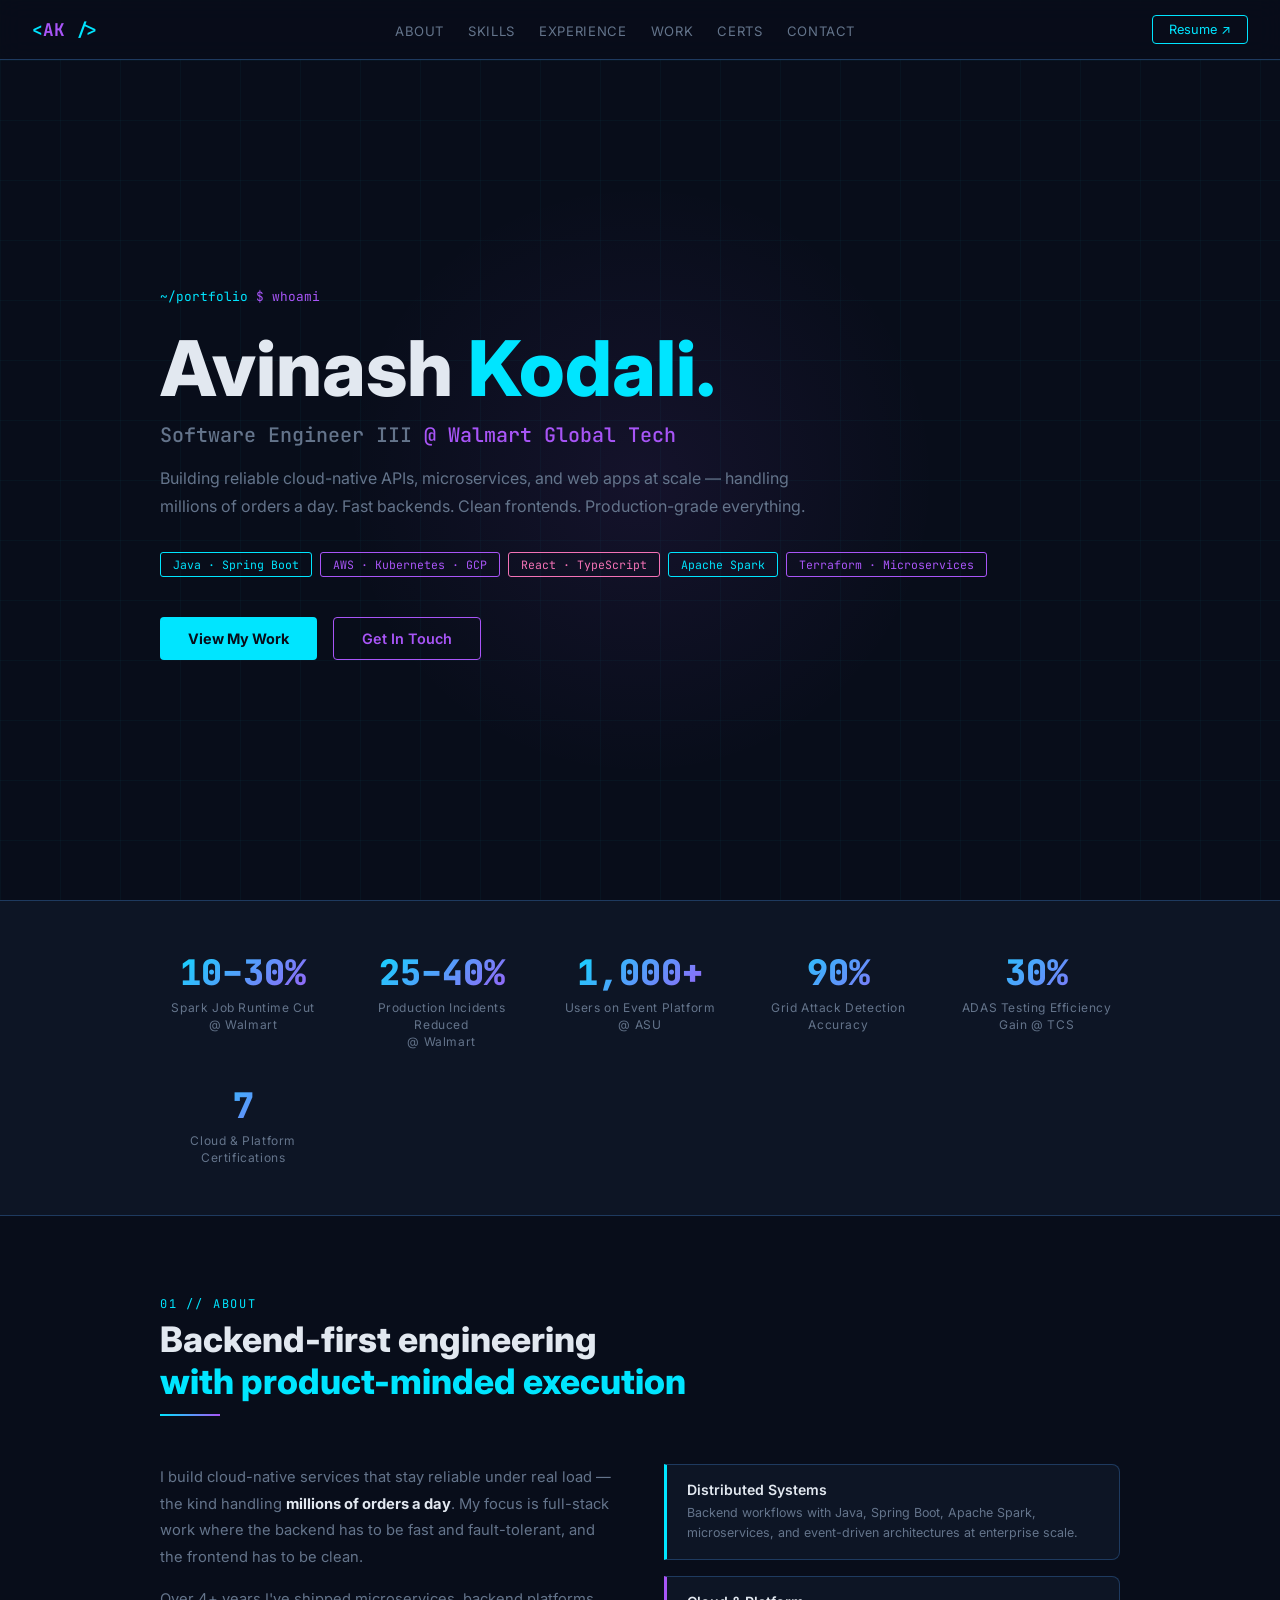
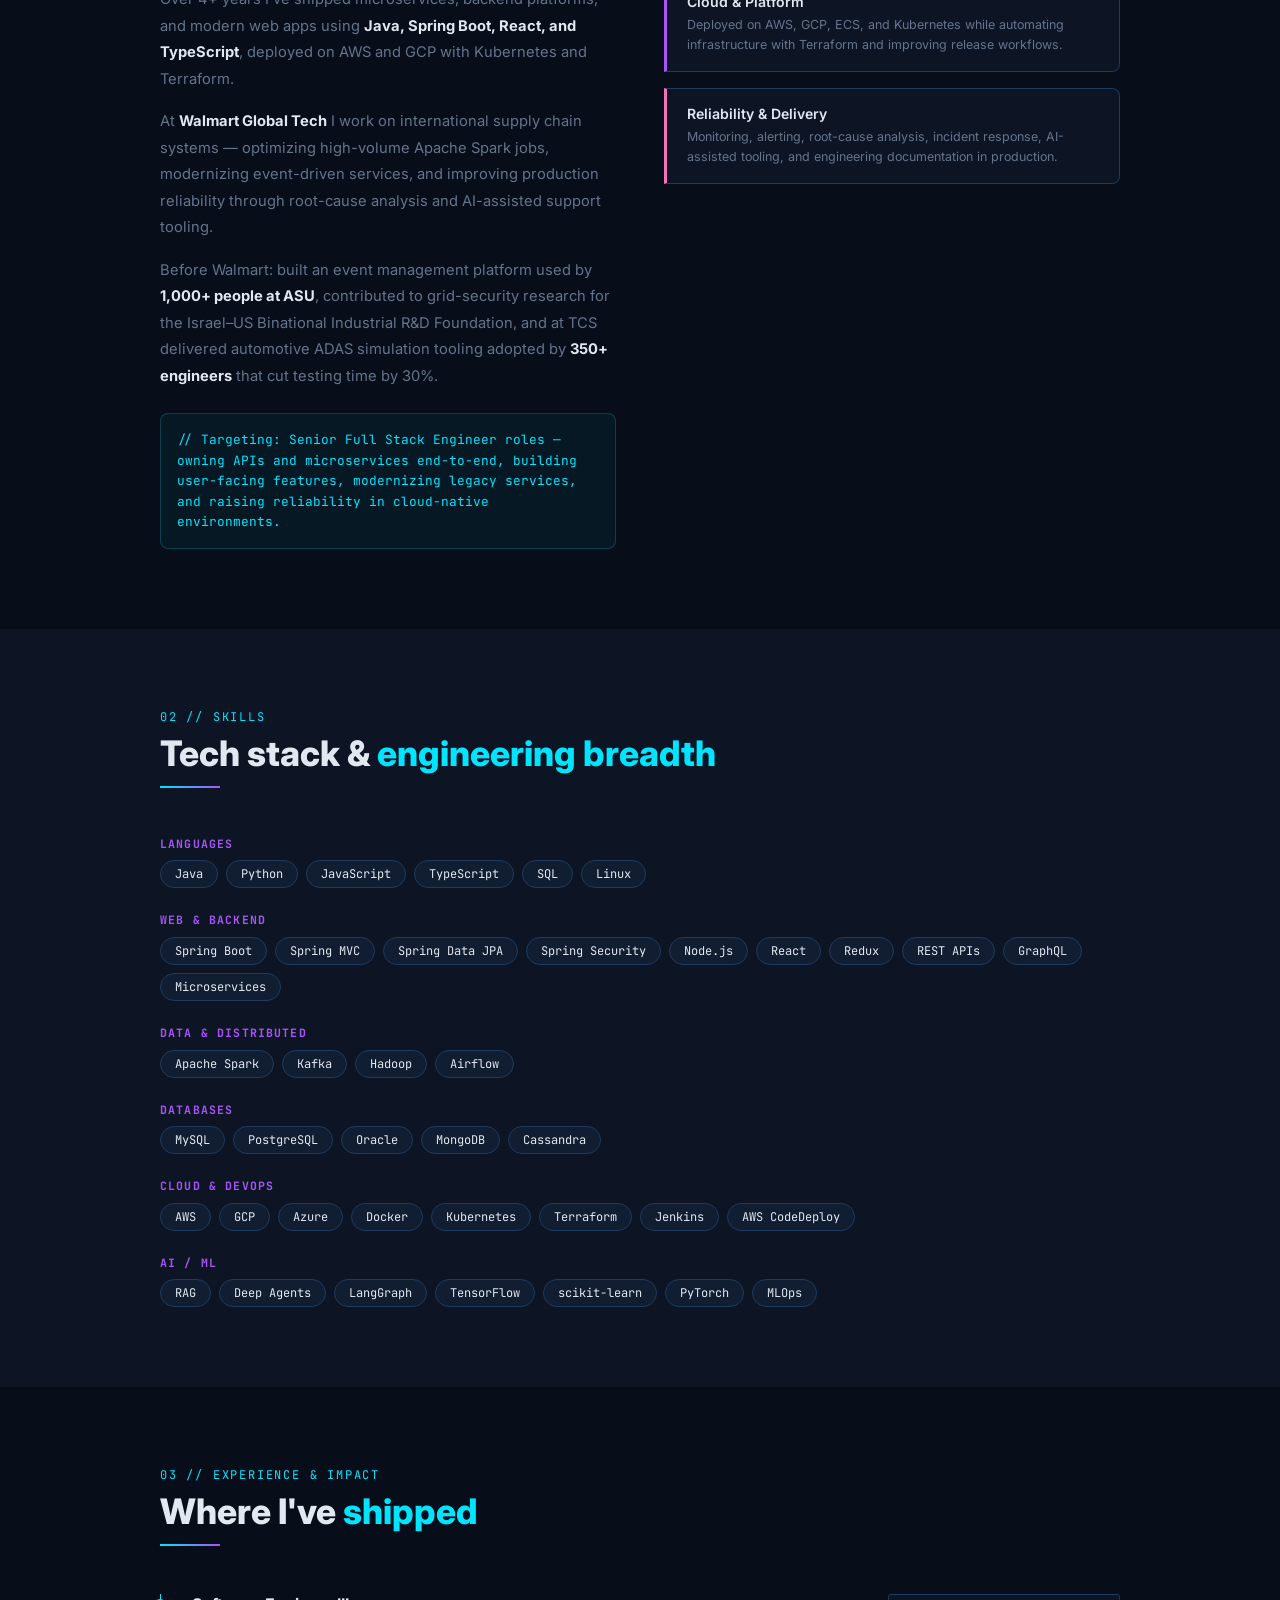
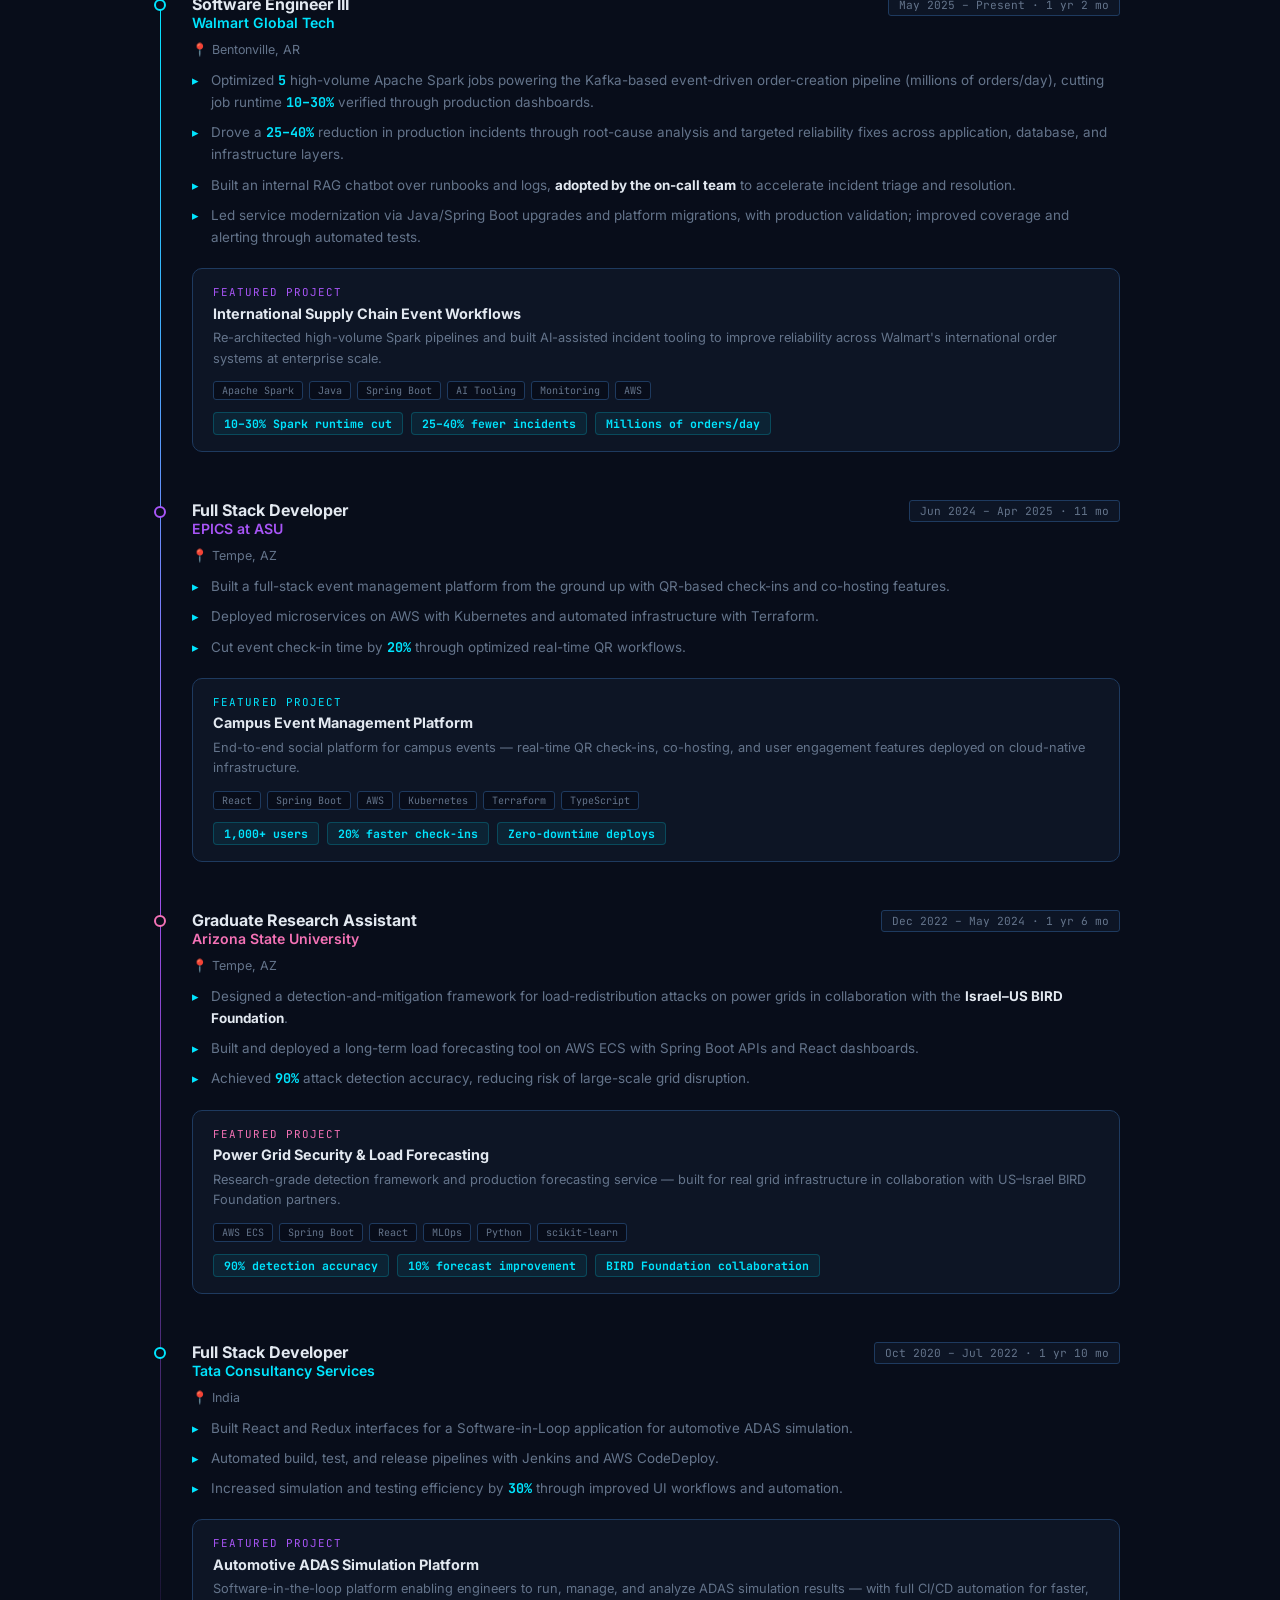
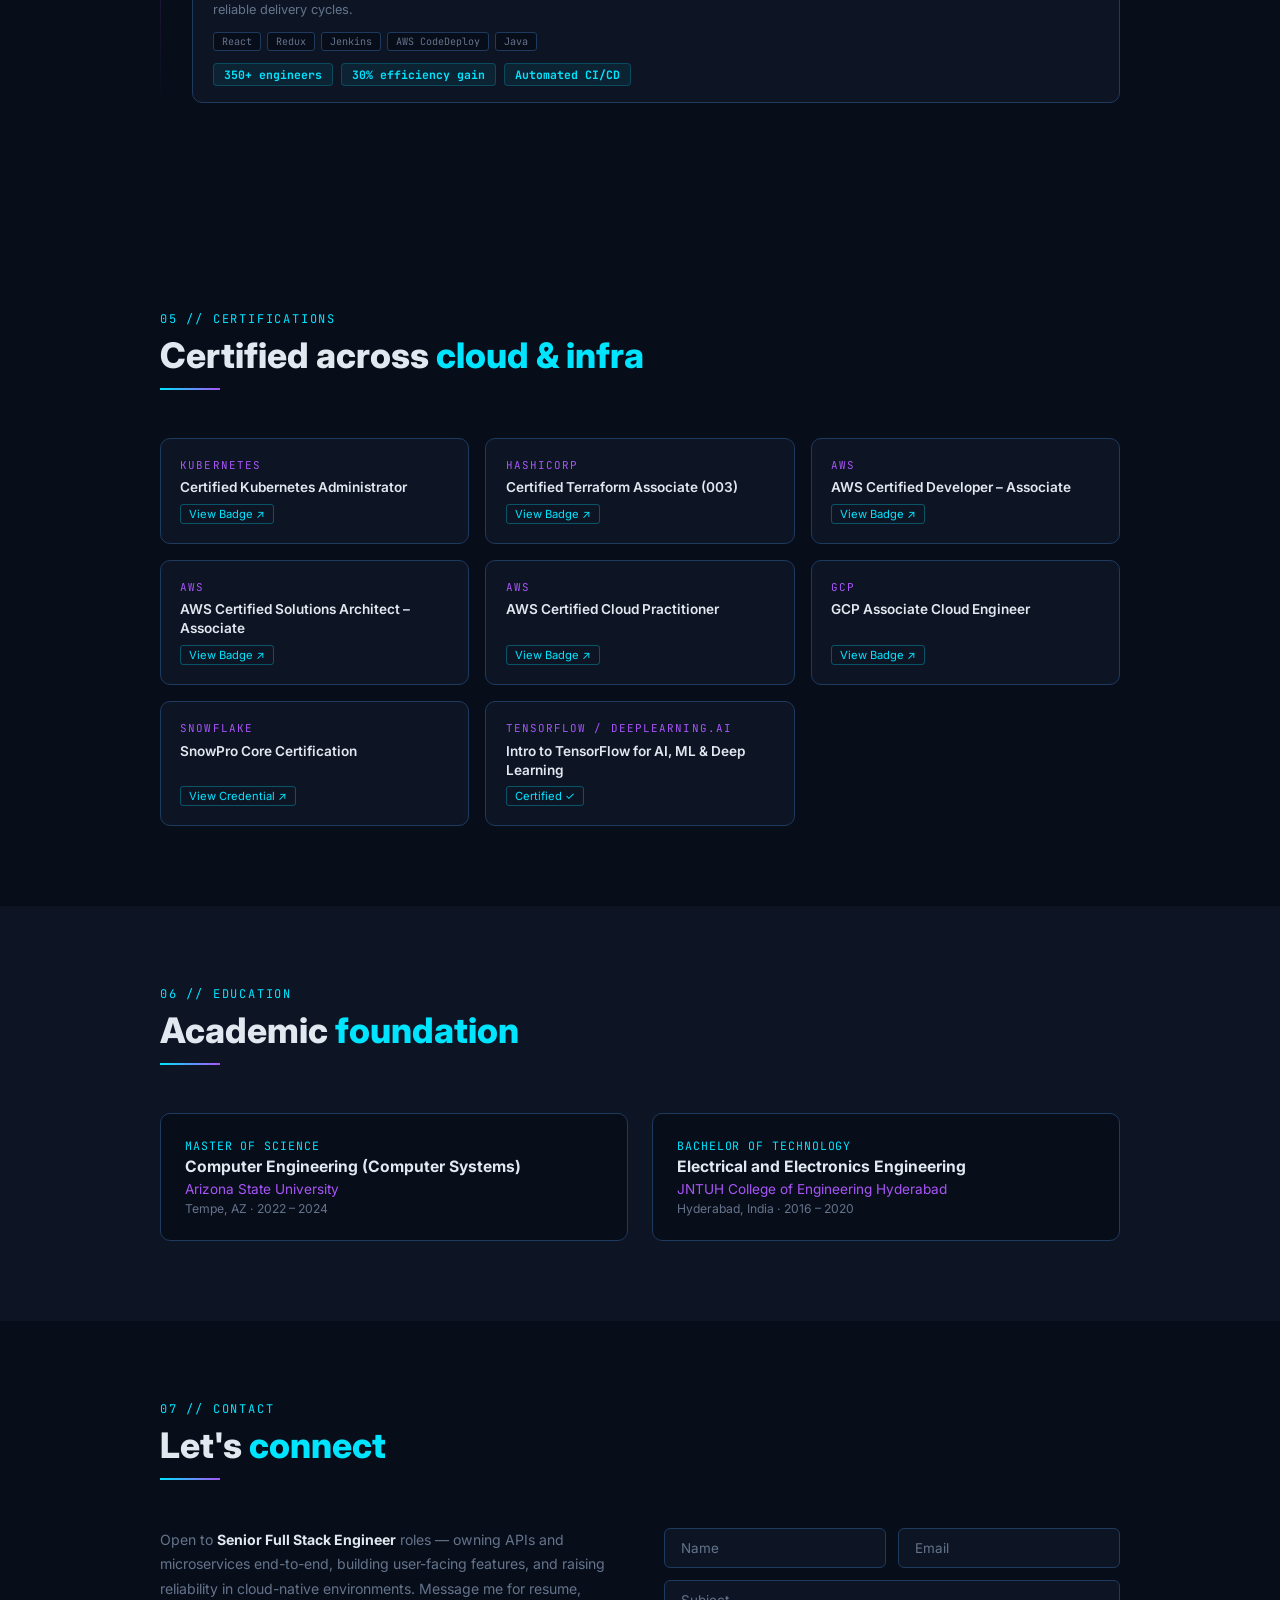
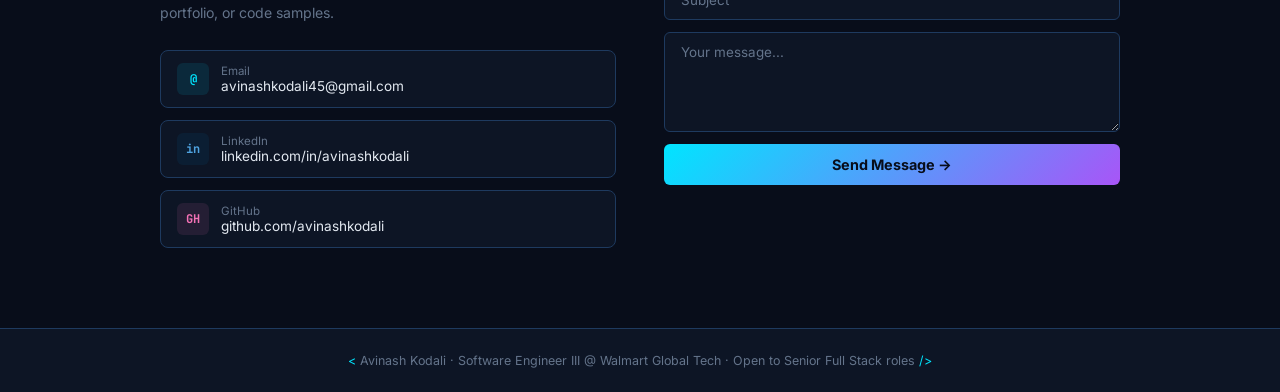
==== commit 3ae24718: "update portfolio" ====
--- a/index.html
+++ b/index.html
@@ -321,10 +321,10 @@
         </div>
         <div class="tl-loc">📍 Bentonville, AR</div>
         <ul class="tl-bullets">
-          <li>Optimized high-volume Apache Spark jobs powering event-driven order creation across Walmart International Supply Chain (millions of orders/day).</li>
-          <li>Reduced production incidents through root-cause analysis and targeted reliability fixes in event-driven services.</li>
-          <li>Built AI-driven support tooling accelerating incident triage and lowering time-to-recovery for on-call engineers.</li>
-          <li>Led Java and Spring Boot upgrades, platform migrations, and production validation across enterprise applications.</li>
+          <li>Optimized <span class="metric">5</span> high-volume Apache Spark jobs powering the Kafka-based event-driven order-creation pipeline (millions of orders/day), cutting job runtime <span class="metric">10–30%</span> verified through production dashboards.</li>
+          <li>Drove a <span class="metric">25–40%</span> reduction in production incidents through root-cause analysis and targeted reliability fixes across application, database, and infrastructure layers.</li>
+          <li>Built an internal RAG chatbot over runbooks and logs, <strong style="color:var(--text)">adopted by the on-call team</strong> to accelerate incident triage and resolution.</li>
+          <li>Led service modernization via Java/Spring Boot upgrades and platform migrations, with production validation; improved coverage and alerting through automated tests.</li>
         </ul>
         <div class="tl-project">
           <div class="tl-project-label">Featured Project</div>
@@ -508,11 +508,11 @@
       <div>
         <p style="color:var(--muted);font-size:.88rem;margin-bottom:1.5rem;line-height:1.75;">Open to <strong style="color:var(--text)">Senior Full Stack Engineer</strong> roles — owning APIs and microservices end-to-end, building user-facing features, and raising reliability in cloud-native environments. Message me for resume, portfolio, or code samples.</p>
         <div class="contact-links">
-          <a class="contact-link" href="mailto:avinashkodali9@gmail.com">
+          <a class="contact-link" href="mailto:avinashkodali45@gmail.com">
             <div class="cli ci-e">@</div>
             <div>
               <div style="font-size:.72rem;color:var(--muted);">Email</div>
-              <div style="font-size:.85rem;">avinashkodali9@gmail.com</div>
+              <div style="font-size:.85rem;">avinashkodali45@gmail.com</div>
             </div>
           </a>
           <a class="contact-link" href="https://www.linkedin.com/in/avinashkodali" target="_blank">
@@ -522,11 +522,11 @@
               <div style="font-size:.85rem;">linkedin.com/in/avinashkodali</div>
             </div>
           </a>
-          <a class="contact-link" href="https://avinashkodali.github.io/portfolio/" target="_blank">
+          <a class="contact-link" href="https://github.com/avinashkodali" target="_blank">
             <div class="cli ci-g">GH</div>
             <div>
-              <div style="font-size:.72rem;color:var(--muted);">Portfolio / GitHub</div>
-              <div style="font-size:.85rem;">avinashkodali.github.io/portfolio</div>
+              <div style="font-size:.72rem;color:var(--muted);">GitHub</div>
+              <div style="font-size:.85rem;">github.com/avinashkodali</div>
             </div>
           </a>
         </div>
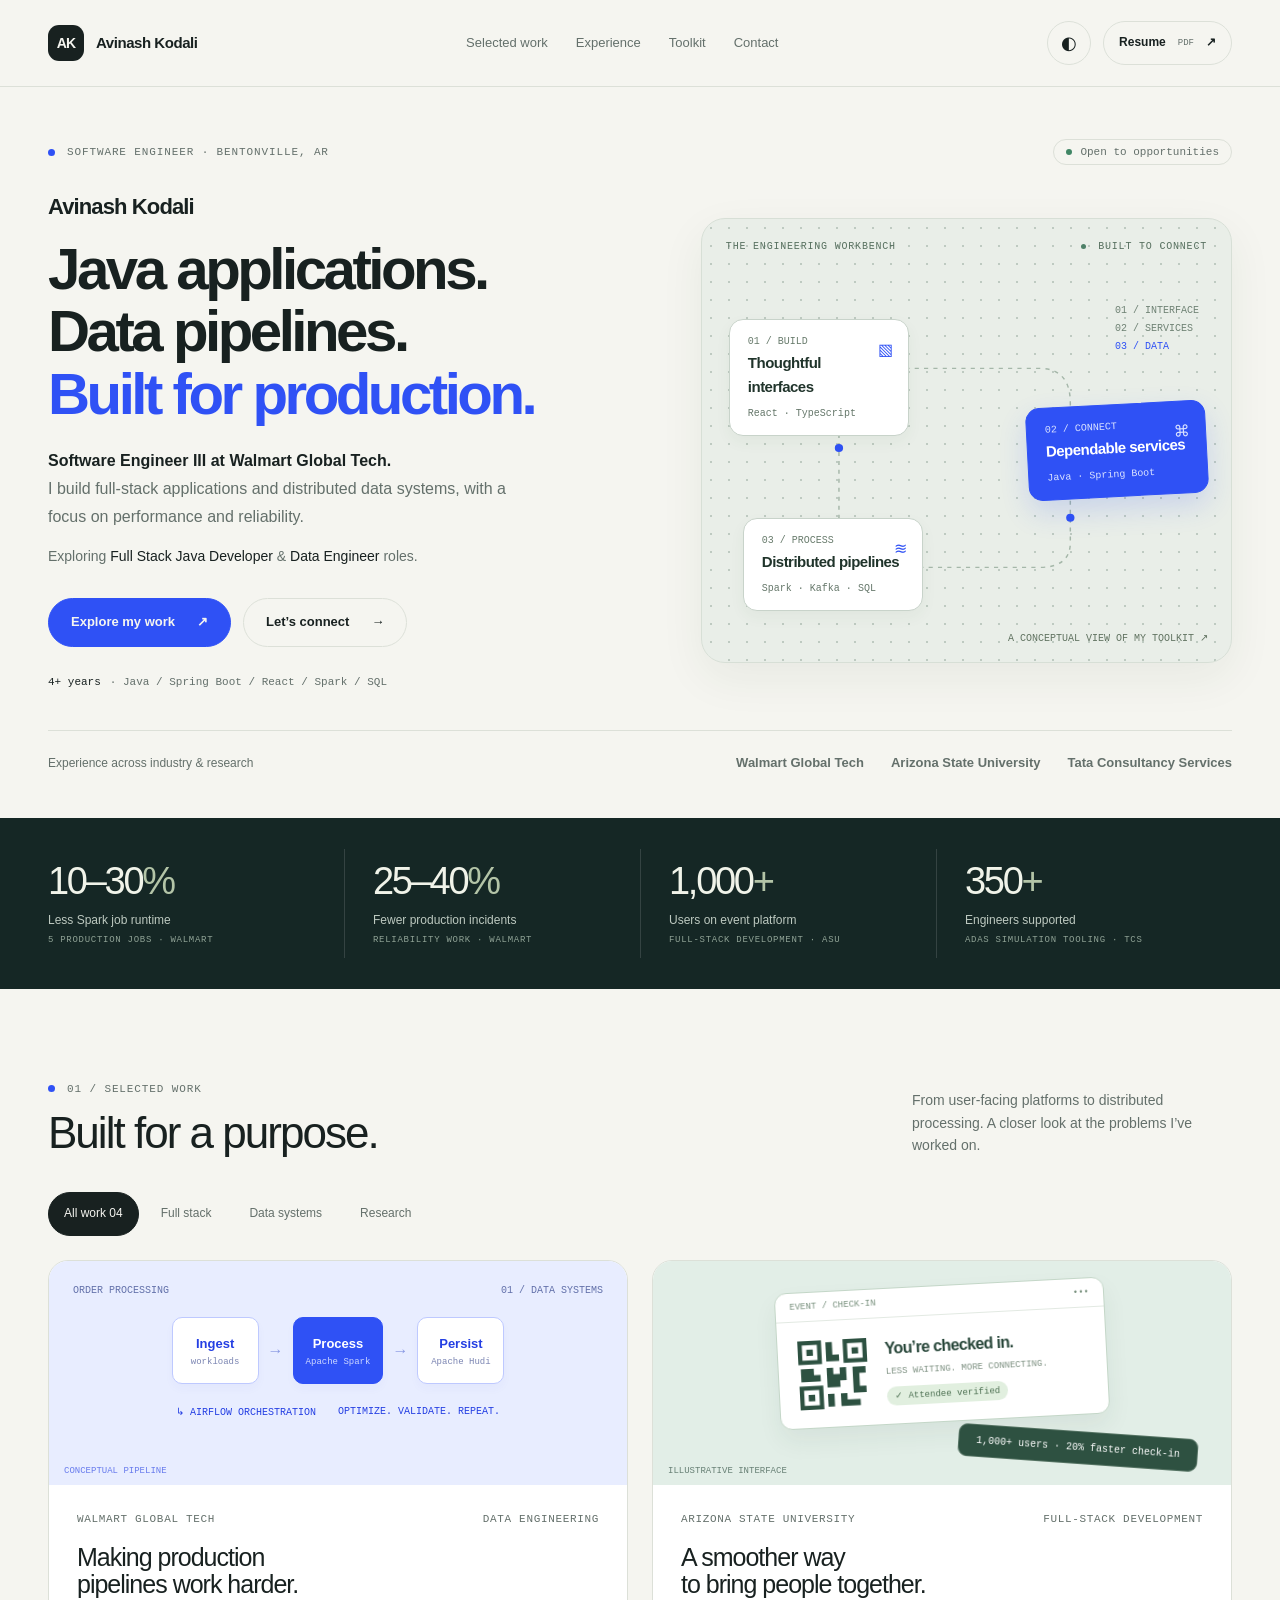
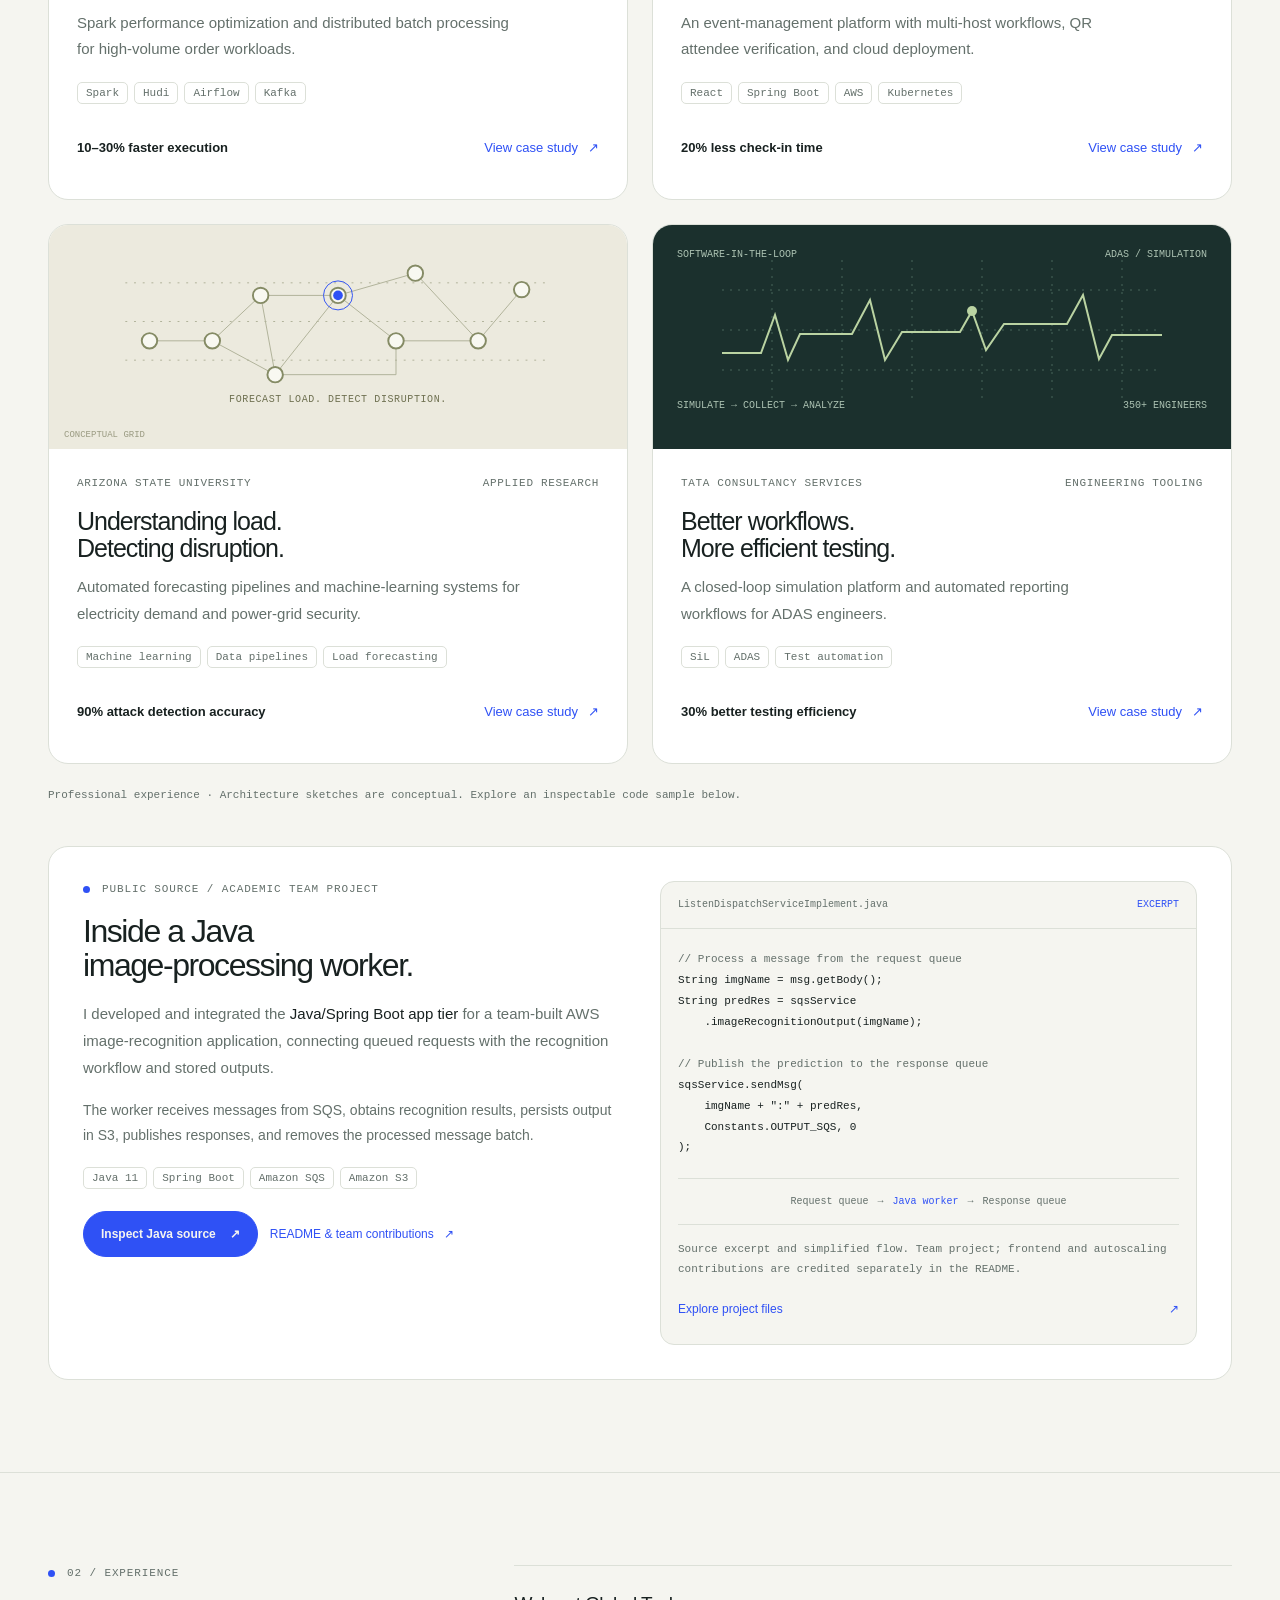
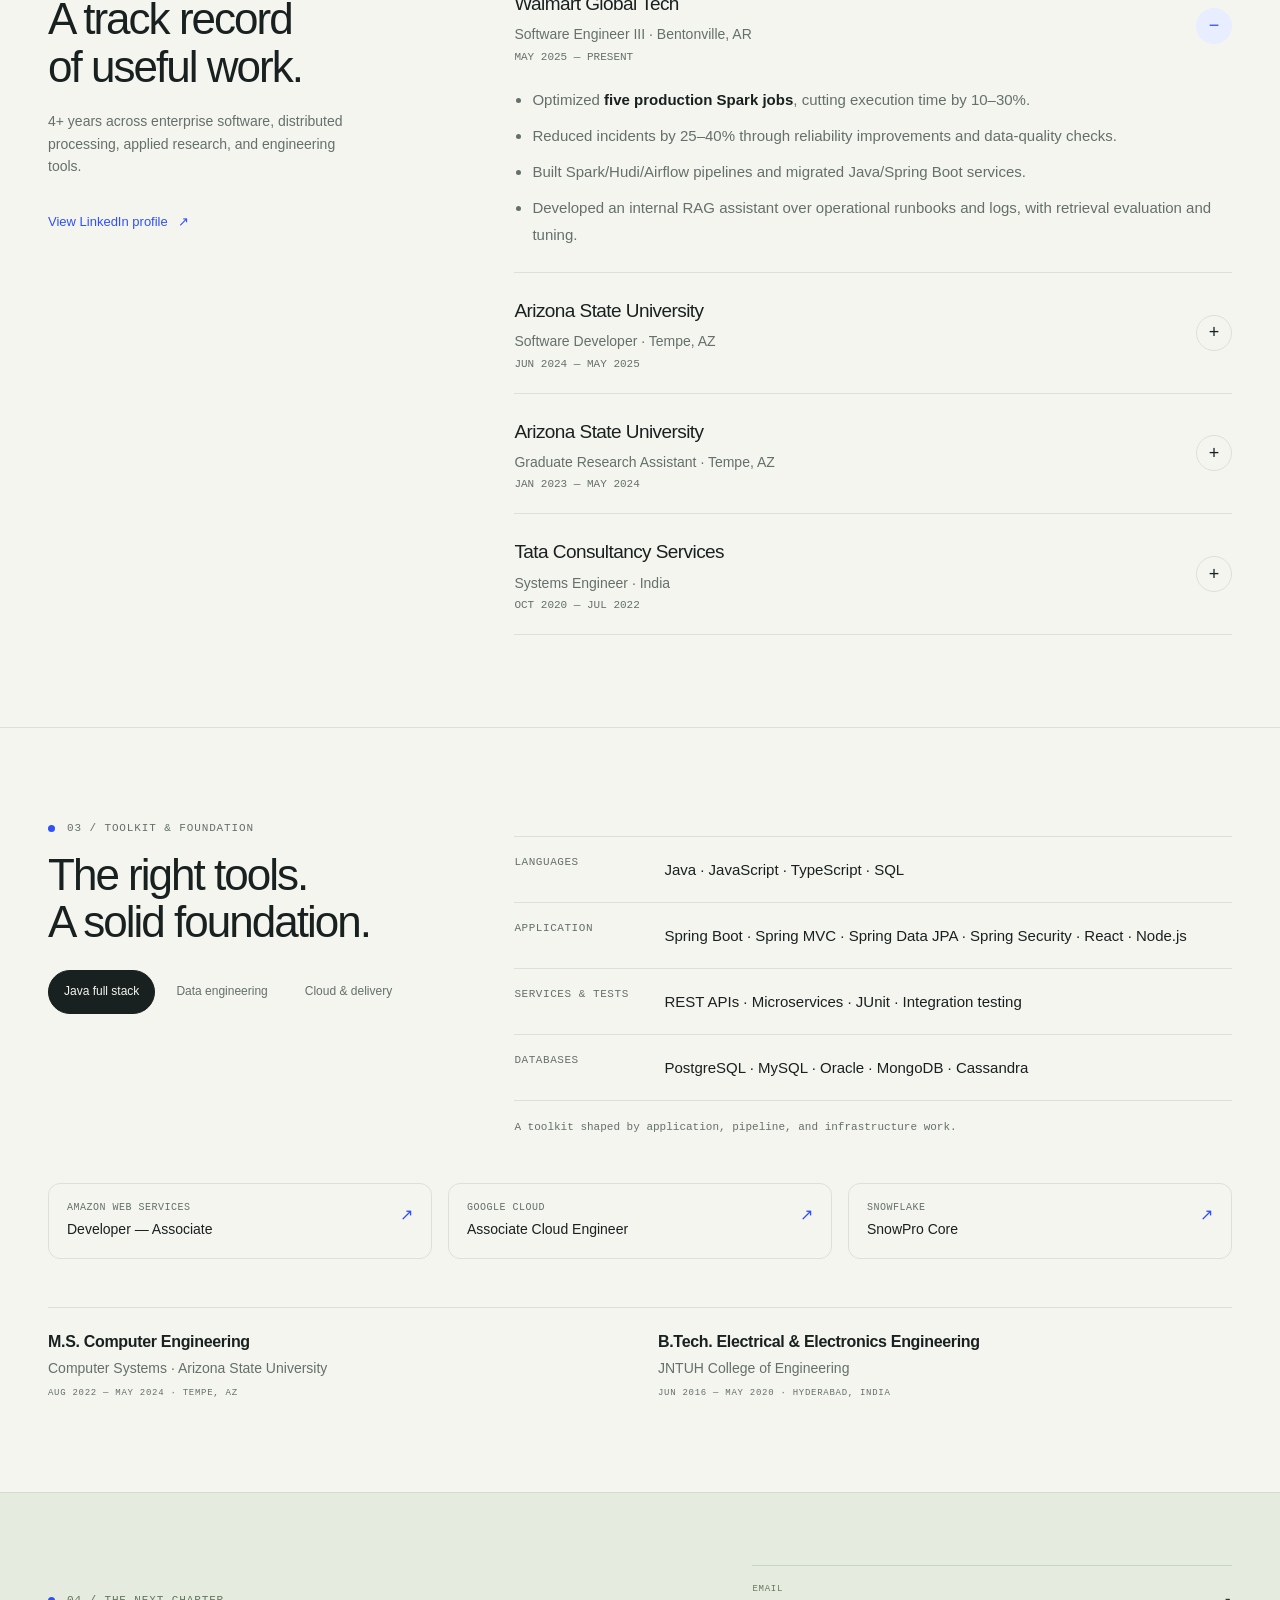
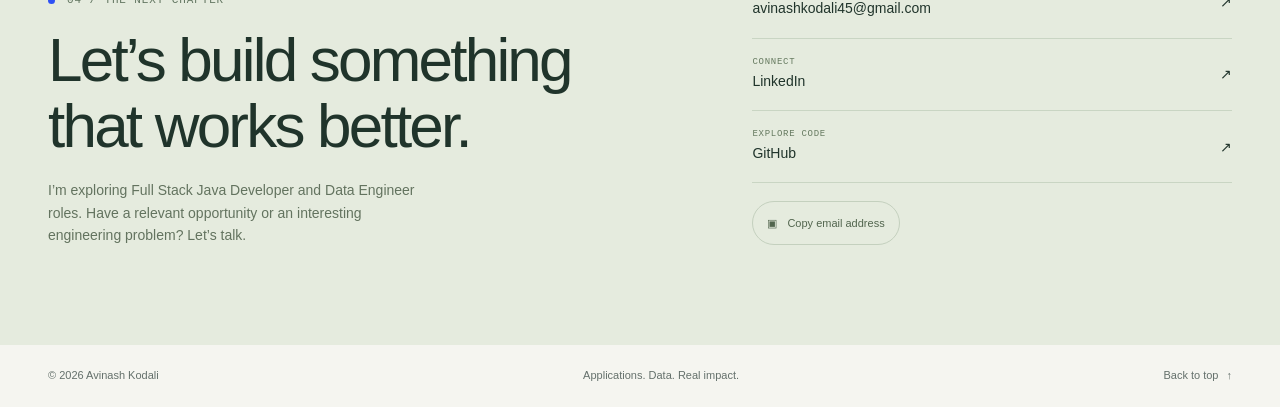
==== commit 16360b06: "Redesign portfolio for Java full-stack and data engineering roles" ====
--- a/index.html
+++ b/index.html
@@ -1,558 +1,51 @@
-<!DOCTYPE html>
+<!doctype html>
 <html lang="en">
 <head>
-<meta charset="UTF-8"/>
-<meta name="viewport" content="width=device-width,initial-scale=1.0"/>
-<title>Avinash Kodali | Software Engineer III @ Walmart</title>
-<link href="https://fonts.googleapis.com/css2?family=JetBrains+Mono:wght@400;700&family=Inter:wght@300;400;500;600;700;800&display=swap" rel="stylesheet"/>
-<style>
-*{margin:0;padding:0;box-sizing:border-box;}
-:root{--bg:#080d1a;--bg2:#0d1525;--bg3:#111d30;--cyan:#00e5ff;--purple:#a855f7;--pink:#f472b6;--text:#e2e8f0;--muted:#64748b;--border:#1e3a5f;}
-html{scroll-behavior:smooth;}
-body{background:var(--bg);color:var(--text);font-family:'Inter',sans-serif;overflow-x:hidden;}
-a{color:var(--cyan);text-decoration:none;}
-
-nav{position:fixed;top:0;left:0;right:0;z-index:100;background:rgba(8,13,26,0.88);backdrop-filter:blur(12px);border-bottom:1px solid var(--border);padding:0 2rem;display:flex;align-items:center;justify-content:space-between;height:60px;}
-.logo{font-family:'JetBrains Mono',monospace;font-size:1.1rem;color:var(--cyan);font-weight:700;}
-.logo span{color:var(--purple);}
-nav ul{list-style:none;display:flex;gap:1.5rem;}
-nav ul li a{font-size:.82rem;color:var(--muted);letter-spacing:.05em;text-transform:uppercase;transition:color .2s;}
-nav ul li a:hover{color:var(--cyan);}
-.nav-resume{background:transparent;border:1px solid var(--cyan);color:var(--cyan);padding:6px 16px;border-radius:4px;font-size:.8rem;cursor:pointer;font-family:'Inter',sans-serif;transition:all .2s;}
-.nav-resume:hover{background:var(--cyan);color:var(--bg);}
-
-#hero{min-height:100vh;display:flex;align-items:center;justify-content:center;padding:80px 2rem 2rem;position:relative;overflow:hidden;}
-.hero-grid{position:absolute;inset:0;background-image:linear-gradient(rgba(0,229,255,.03) 1px,transparent 1px),linear-gradient(90deg,rgba(0,229,255,.03) 1px,transparent 1px);background-size:60px 60px;}
-.hero-glow{position:absolute;top:20%;left:50%;transform:translateX(-50%);width:600px;height:600px;background:radial-gradient(circle,rgba(168,85,247,.08) 0%,transparent 70%);pointer-events:none;}
-.hero-content{position:relative;max-width:960px;width:100%;}
-.hero-terminal{font-family:'JetBrains Mono',monospace;font-size:.8rem;color:var(--muted);margin-bottom:1.5rem;}
-.hero-terminal .prompt{color:var(--cyan);}
-.hero-terminal .cmd{color:var(--purple);}
-h1{font-size:clamp(2.5rem,6vw,5rem);font-weight:800;line-height:1.05;margin-bottom:.75rem;}
-h1 .cyan{color:var(--cyan);}
-.hero-title2{font-size:clamp(1rem,2vw,1.25rem);font-weight:500;color:var(--muted);margin-bottom:1rem;font-family:'JetBrains Mono',monospace;}
-.hero-title2 span{color:var(--purple);}
-.hero-sub{font-size:1rem;color:var(--muted);max-width:660px;line-height:1.75;margin-bottom:2rem;}
-.hero-tags{display:flex;flex-wrap:wrap;gap:8px;margin-bottom:2.5rem;}
-.tag{font-family:'JetBrains Mono',monospace;font-size:.72rem;padding:4px 12px;border-radius:3px;border:1px solid;animation:tagpulse 3s ease-in-out infinite;}
-.tag.c{border-color:var(--cyan);color:var(--cyan);}
-.tag.p{border-color:var(--purple);color:var(--purple);animation-delay:.5s;}
-.tag.k{border-color:var(--pink);color:var(--pink);animation-delay:1s;}
-@keyframes tagpulse{0%,100%{opacity:.6}50%{opacity:1}}
-.hero-btns{display:flex;gap:1rem;flex-wrap:wrap;}
-.btn-primary{background:var(--cyan);color:var(--bg);padding:12px 28px;border-radius:4px;font-weight:700;font-size:.9rem;transition:all .2s;border:none;cursor:pointer;font-family:'Inter',sans-serif;}
-.btn-primary:hover{background:#33eaff;transform:translateY(-1px);}
-.btn-outline{border:1px solid var(--purple);color:var(--purple);padding:12px 28px;border-radius:4px;font-weight:600;font-size:.9rem;transition:all .2s;}
-.btn-outline:hover{background:rgba(168,85,247,.1);}
-
-#stats{background:var(--bg2);border-top:1px solid var(--border);border-bottom:1px solid var(--border);padding:3rem 2rem;}
-.stats-grid{max-width:960px;margin:0 auto;display:grid;grid-template-columns:repeat(auto-fit,minmax(160px,1fr));gap:2rem;}
-.stat-item{text-align:center;}
-.stat-num{font-size:2.2rem;font-weight:800;font-family:'JetBrains Mono',monospace;background:linear-gradient(135deg,var(--cyan),var(--purple));-webkit-background-clip:text;-webkit-text-fill-color:transparent;background-clip:text;}
-.stat-label{font-size:.75rem;color:var(--muted);margin-top:4px;letter-spacing:.05em;line-height:1.4;}
-
-section{padding:5rem 2rem;}
-.section-inner{max-width:960px;margin:0 auto;}
-.section-label{font-family:'JetBrains Mono',monospace;font-size:.75rem;color:var(--cyan);letter-spacing:.15em;text-transform:uppercase;margin-bottom:.4rem;}
-.section-title{font-size:clamp(1.6rem,3vw,2.2rem);font-weight:800;margin-bottom:.75rem;}
-.section-title span{color:var(--cyan);}
-.section-divider{width:60px;height:2px;background:linear-gradient(90deg,var(--cyan),var(--purple));margin-bottom:3rem;}
-
-#about{background:var(--bg);}
-.about-grid{display:grid;grid-template-columns:1fr 1fr;gap:3rem;align-items:start;}
-.about-text{color:var(--muted);line-height:1.8;font-size:.92rem;}
-.about-text p{margin-bottom:1rem;}
-.about-text strong{color:var(--text);}
-.target-role{margin-top:1.5rem;background:rgba(0,229,255,.05);border:1px solid rgba(0,229,255,.2);border-radius:8px;padding:1rem;}
-.target-role p{font-size:.8rem;font-family:'JetBrains Mono',monospace;color:var(--cyan);margin:0;line-height:1.6;}
-.about-pillars{display:flex;flex-direction:column;gap:1rem;}
-.pillar{background:var(--bg2);border:1px solid var(--border);border-left:3px solid var(--cyan);padding:1rem 1.25rem;border-radius:0 8px 8px 0;}
-.pillar.p2{border-left-color:var(--purple);}
-.pillar.p3{border-left-color:var(--pink);}
-.pillar h4{font-size:.88rem;font-weight:600;margin-bottom:.3rem;}
-.pillar p{font-size:.78rem;color:var(--muted);line-height:1.6;}
-
-#skills{background:var(--bg2);}
-.skills-cats{display:flex;flex-direction:column;gap:1.5rem;}
-.skill-cat h4{font-family:'JetBrains Mono',monospace;font-size:.72rem;color:var(--purple);letter-spacing:.1em;text-transform:uppercase;margin-bottom:.6rem;}
-.skill-tags{display:flex;flex-wrap:wrap;gap:8px;}
-.skill-pill{background:var(--bg3);border:1px solid var(--border);color:var(--text);font-size:.75rem;padding:5px 14px;border-radius:20px;font-family:'JetBrains Mono',monospace;transition:all .2s;cursor:default;}
-.skill-pill:hover{border-color:var(--cyan);color:var(--cyan);background:rgba(0,229,255,.05);}
-
-#experience{background:var(--bg);}
-.timeline{position:relative;padding-left:2rem;}
-.timeline::before{content:'';position:absolute;left:0;top:0;bottom:0;width:1px;background:linear-gradient(to bottom,var(--cyan),var(--purple),transparent);}
-.tl-item{position:relative;margin-bottom:3rem;}
-.tl-dot{position:absolute;left:-2.35rem;top:.35rem;width:12px;height:12px;border-radius:50%;border:2px solid var(--cyan);background:var(--bg);}
-.tl-item:nth-child(2) .tl-dot{border-color:var(--purple);}
-.tl-item:nth-child(3) .tl-dot{border-color:var(--pink);}
-.tl-item:nth-child(4) .tl-dot{border-color:var(--cyan);}
-.tl-header{display:flex;justify-content:space-between;align-items:flex-start;flex-wrap:wrap;gap:.5rem;margin-bottom:.5rem;}
-.tl-role{font-size:1rem;font-weight:700;}
-.tl-company{color:var(--cyan);font-weight:600;font-size:.88rem;margin-bottom:.2rem;}
-.tl-item:nth-child(2) .tl-company{color:var(--purple);}
-.tl-item:nth-child(3) .tl-company{color:var(--pink);}
-.tl-date{font-family:'JetBrains Mono',monospace;font-size:.7rem;color:var(--muted);background:var(--bg2);border:1px solid var(--border);padding:3px 10px;border-radius:3px;white-space:nowrap;}
-.tl-loc{font-size:.78rem;color:var(--muted);margin-bottom:.75rem;}
-.tl-bullets{list-style:none;display:flex;flex-direction:column;gap:.5rem;}
-.tl-bullets li{font-size:.84rem;color:var(--muted);padding-left:1.2rem;position:relative;line-height:1.65;}
-.tl-bullets li::before{content:'▸';position:absolute;left:0;color:var(--cyan);}
-.metric{color:var(--cyan);font-weight:700;font-family:'JetBrains Mono',monospace;}
-.tl-project{margin-top:1.25rem;background:var(--bg2);border:1px solid var(--border);border-radius:10px;padding:1rem 1.25rem;}
-.tl-project-label{font-size:.68rem;font-family:'JetBrains Mono',monospace;color:var(--purple);letter-spacing:.1em;text-transform:uppercase;margin-bottom:.35rem;}
-.tl-item:nth-child(2) .tl-project-label{color:var(--cyan);}
-.tl-item:nth-child(3) .tl-project-label{color:var(--pink);}
-.tl-project-title{font-size:.9rem;font-weight:700;margin-bottom:.4rem;}
-.tl-project-desc{font-size:.8rem;color:var(--muted);line-height:1.6;margin-bottom:.75rem;}
-.tl-stack{display:flex;flex-wrap:wrap;gap:6px;margin-bottom:.75rem;}
-.tl-stack span{font-family:'JetBrains Mono',monospace;font-size:.63rem;background:var(--bg);border:1px solid var(--border);color:var(--muted);padding:2px 8px;border-radius:3px;}
-.tl-metrics{display:flex;flex-wrap:wrap;gap:8px;}
-.tl-metric-pill{background:rgba(0,229,255,.07);border:1px solid rgba(0,229,255,.2);color:var(--cyan);font-family:'JetBrains Mono',monospace;font-size:.72rem;font-weight:700;padding:3px 10px;border-radius:4px;}
-
-#certifications{background:var(--bg);}
-.certs-grid{display:grid;grid-template-columns:repeat(auto-fill,minmax(230px,1fr));gap:1rem;}
-.cert-card{background:var(--bg2);border:1px solid var(--border);border-radius:10px;padding:1.2rem;transition:all .2s;display:flex;flex-direction:column;gap:.4rem;}
-.cert-card:hover{border-color:var(--purple);transform:translateY(-2px);}
-.cert-issuer{font-size:.68rem;font-family:'JetBrains Mono',monospace;color:var(--purple);letter-spacing:.1em;text-transform:uppercase;}
-.cert-name{font-size:.85rem;font-weight:600;line-height:1.4;}
-.cert-badge{display:inline-flex;align-items:center;gap:4px;font-size:.7rem;color:var(--cyan);border:1px solid rgba(0,229,255,.3);padding:2px 8px;border-radius:3px;width:fit-content;margin-top:auto;}
-
-#education{background:var(--bg2);}
-.edu-grid{display:grid;grid-template-columns:1fr 1fr;gap:1.5rem;}
-.edu-card{background:var(--bg);border:1px solid var(--border);border-radius:10px;padding:1.5rem;}
-.edu-degree{font-size:.72rem;color:var(--cyan);font-family:'JetBrains Mono',monospace;text-transform:uppercase;letter-spacing:.08em;margin-bottom:.3rem;}
-.edu-field{font-size:.98rem;font-weight:700;margin-bottom:.3rem;}
-.edu-school{font-size:.85rem;color:var(--purple);margin-bottom:.25rem;}
-.edu-detail{font-size:.76rem;color:var(--muted);}
-
-#contact{background:var(--bg);}
-.contact-layout{display:grid;grid-template-columns:1fr 1fr;gap:3rem;align-items:start;}
-.contact-links{display:flex;flex-direction:column;gap:.75rem;}
-.contact-link{display:flex;align-items:center;gap:.75rem;padding:.75rem 1rem;background:var(--bg2);border:1px solid var(--border);border-radius:8px;transition:all .2s;color:var(--text);}
-.contact-link:hover{border-color:var(--cyan);color:var(--cyan);}
-.cli{width:32px;height:32px;border-radius:6px;display:flex;align-items:center;justify-content:center;font-size:.75rem;font-weight:700;font-family:'JetBrains Mono',monospace;flex-shrink:0;}
-.ci-e{background:rgba(0,229,255,.1);color:var(--cyan);}
-.ci-p{background:rgba(168,85,247,.1);color:var(--purple);}
-.ci-g{background:rgba(244,114,182,.1);color:var(--pink);}
-.ci-l{background:rgba(0,119,181,.1);color:#4fa3e0;}
-.contact-form{display:flex;flex-direction:column;gap:.75rem;}
-.form-row{display:grid;grid-template-columns:1fr 1fr;gap:.75rem;}
-.form-input{background:var(--bg2);border:1px solid var(--border);color:var(--text);padding:.7rem 1rem;border-radius:6px;font-size:.84rem;font-family:'Inter',sans-serif;outline:none;transition:border-color .2s;width:100%;}
-.form-input:focus{border-color:var(--cyan);}
-.form-input::placeholder{color:var(--muted);}
-textarea.form-input{resize:vertical;min-height:100px;}
-.btn-send{background:linear-gradient(135deg,var(--cyan),var(--purple));color:var(--bg);padding:12px 28px;border-radius:6px;font-weight:700;font-size:.9rem;border:none;cursor:pointer;transition:opacity .2s;font-family:'Inter',sans-serif;}
-.btn-send:hover{opacity:.85;}
-
-footer{background:var(--bg2);border-top:1px solid var(--border);padding:1.5rem 2rem;text-align:center;font-size:.78rem;color:var(--muted);}
-footer span{color:var(--cyan);}
-
-.reveal{opacity:0;transform:translateY(20px);transition:opacity .6s ease,transform .6s ease;}
-.reveal.visible{opacity:1;transform:none;}
-
-@media(max-width:700px){
-  nav ul{display:none;}
-  .about-grid,.edu-grid,.contact-layout{grid-template-columns:1fr;}
-  .projects-grid{grid-template-columns:1fr;}
-  .form-row{grid-template-columns:1fr;}
-}
-</style>
+<meta charset="utf-8"><meta name="viewport" content="width=device-width, initial-scale=1">
+<meta name="theme-color" content="#f5f5f0">
+<meta name="description" content="Avinash Kodali — Software Engineer III at Walmart Global Tech. Full-stack Java applications, distributed data pipelines, and production reliability.">
+<meta property="og:title" content="Avinash Kodali — Applications. Data. Impact."><meta property="og:description" content="Java full-stack development and data engineering. Explore selected work, production impact, and engineering experience."><meta property="og:type" content="website">
+<title>Avinash Kodali — Java Full Stack &amp; Data Engineering</title>
+<link rel="canonical" href="https://avinashkodali.github.io/portfolio/">
+<meta property="og:url" content="https://avinashkodali.github.io/portfolio/">
+<link rel="icon" href="data:image/svg+xml,%3Csvg xmlns='http://www.w3.org/2000/svg' viewBox='0 0 64 64'%3E%3Crect width='64' height='64' rx='16' fill='%232f51f5'/%3E%3Ctext x='32' y='42' text-anchor='middle' font-family='Arial' font-size='30' font-weight='bold' fill='white'%3EAK%3C/text%3E%3C/svg%3E">
+<link rel="stylesheet" href="assets/styles.css">
 </head>
 <body>
+<div id="top" aria-hidden="true"></div>
+<a class="skip" href="#main">Skip to content</a>
+<header><nav class="nav wrap" aria-label="Main navigation"><a class="brand" href="#top" aria-label="Avinash Kodali home"><span class="monogram">AK<span hidden>.</span></span><span class="brand-name">Avinash Kodali</span></a><div class="navlinks" id="navlinks"><a href="#work">Selected work</a><a href="#experience">Experience</a><a href="#stack">Toolkit</a><a href="#contact">Contact</a></div><div class="nav-actions"><button class="iconbtn" id="theme-toggle" aria-label="Switch to dark theme" title="Switch theme">◐</button><a class="resume" href="assets/Avinash_Kodali_Resume.pdf" target="_blank" rel="noopener noreferrer">Resume <span class="resume-type">PDF</span> <span aria-hidden="true">↗</span></a><button class="iconbtn menu" id="menu-toggle" aria-label="Open navigation" aria-expanded="false" aria-controls="navlinks">☰</button></div></nav></header>
+<main id="main">
+<section class="hero wrap" aria-labelledby="hero-title"><div class="hero-top"><div class="eyebrow mono">Software engineer · Bentonville, AR</div><div class="availability"><i aria-hidden="true"></i> Open to opportunities</div></div><div class="hero-grid"><div class="reveal"><div class="hero-name">Avinash Kodali</div><h1 id="hero-title">Java applications.<br>Data pipelines.<br><span class="accent">Built for production.</span></h1><p class="hero-intro"><strong>Software Engineer III at Walmart Global Tech.</strong><br>I build full-stack applications and distributed data systems, with a focus on performance and reliability.</p><p class="hero-targets">Exploring <strong>Full Stack Java Developer</strong> &amp; <strong>Data Engineer</strong> roles.</p><div class="btnrow"><a class="button primary" href="#work">Explore my work <span aria-hidden="true">↗</span></a><a class="button" href="#contact">Let’s connect <span aria-hidden="true">→</span></a></div><div class="role-note"><span>4+ years</span> · Java / Spring Boot / React / Spark / SQL</div></div><div class="workbench reveal" role="img" aria-label="Conceptual engineering diagram connecting a React interface, Java and Spring Boot services, and Spark and SQL data processing"><div class="bench-top"><span class="bench-label">THE ENGINEERING WORKBENCH</span><span class="bench-label"><i class="live-dot"></i> BUILT TO CONNECT</span></div><svg class="arch-lines" viewBox="0 0 510 445" preserveAspectRatio="none" aria-hidden="true"><path d="M 160 150 H 325 Q 355 150 355 185 V 220 M 355 265 V 325 Q 355 350 325 350 H 210 M 132 310 V 200" stroke="#a5b7a9" fill="none" stroke-width="1.4" stroke-dasharray="4 5"/><circle cx="132" cy="230" r="4" fill="#2f51f5"/><circle cx="355" cy="300" r="4" fill="#2f51f5"/></svg><div class="bench-decoration">01 / INTERFACE<br>02 / SERVICES<br><span>03 / DATA</span></div><div class="arch-node node-ui"><span class="node-icon" aria-hidden="true">▧</span><div class="node-label">01 / BUILD</div><div class="node-title">Thoughtful interfaces</div><div class="node-sub">React · TypeScript</div></div><div class="arch-node node-api"><span class="node-icon" aria-hidden="true">⌘</span><div class="node-label">02 / CONNECT</div><div class="node-title">Dependable services</div><div class="node-sub">Java · Spring Boot</div></div><div class="arch-node node-data"><span class="node-icon" aria-hidden="true">≋</span><div class="node-label">03 / PROCESS</div><div class="node-title">Distributed pipelines</div><div class="node-sub">Spark · Kafka · SQL</div></div><span class="bench-bottom">A CONCEPTUAL VIEW OF MY TOOLKIT ↗</span></div></div><div class="hero-footer"><span class="context">Experience across industry &amp; research</span><div class="names"><span>Walmart Global Tech</span><span>Arizona State University</span><span>Tata Consultancy Services</span></div></div></section>
+<section class="impact" aria-label="Selected results"><div class="wrap impact-grid"><div class="impact-item"><div class="impact-value">10–30<span>%</span></div><p>Less Spark job runtime</p><div class="mono">5 production jobs · Walmart</div></div><div class="impact-item"><div class="impact-value">25–40<span>%</span></div><p>Fewer production incidents</p><div class="mono">Reliability work · Walmart</div></div><div class="impact-item"><div class="impact-value">1,000<span>+</span></div><p>Users on event platform</p><div class="mono">Full-stack development · ASU</div></div><div class="impact-item"><div class="impact-value">350<span>+</span></div><p>Engineers supported</p><div class="mono">ADAS simulation tooling · TCS</div></div></div></section>
+<section class="section wrap" id="work" aria-labelledby="work-title"><div class="section-head"><div><div class="eyebrow mono">01 / Selected work</div><h2 id="work-title">Built for a purpose.</h2></div><p>From user-facing platforms to distributed processing. A closer look at the problems I’ve worked on.</p></div><div class="filters" role="group" aria-label="Filter selected work"><button class="filter" data-filter="all" aria-pressed="true">All work <span aria-hidden="true">04</span></button><button class="filter" data-filter="fullstack" aria-pressed="false">Full stack</button><button class="filter" data-filter="data" aria-pressed="false">Data systems</button><button class="filter" data-filter="research" aria-pressed="false">Research</button></div><div id="filter-status" class="sr-only" aria-live="polite"></div><div class="project-grid">
+<article class="project" data-category="data"><div class="project-art pipeline-art" aria-hidden="true"><div class="pipeline-meta"><span>ORDER PROCESSING</span><span>01 / DATA SYSTEMS</span></div><div class="pipeline-visual"><div class="pipeblock"><strong>Ingest</strong><small>workloads</small></div><span class="pipe-arrow">→</span><div class="pipeblock" style="background:#2f51f5;color:#fff;border-color:#2f51f5"><strong>Process</strong><small style="color:#cdd7ff">Apache Spark</small></div><span class="pipe-arrow">→</span><div class="pipeblock"><strong>Persist</strong><small>Apache Hudi</small></div></div><div class="pipeline-caption"><span>↳ AIRFLOW ORCHESTRATION</span><span>OPTIMIZE. VALIDATE. REPEAT.</span></div><span class="diagram-note">CONCEPTUAL PIPELINE</span></div><div class="project-body"><div class="project-topline"><span>Walmart Global Tech</span><span>Data engineering</span></div><h3>Making production<br>pipelines work harder.</h3><p>Spark performance optimization and distributed batch processing for high-volume order workloads.</p><div class="chips"><span class="chip">Spark</span><span class="chip">Hudi</span><span class="chip">Airflow</span><span class="chip">Kafka</span></div><div class="project-bottom"><span class="project-stat">10–30% faster execution</span><a class="read-more" href="?case=pipeline#work" data-case="pipeline" aria-haspopup="dialog">View case study <span aria-hidden="true">↗</span></a></div></div></article>
+<article class="project" data-category="fullstack"><div class="project-art event-art" aria-hidden="true"><div class="event-window"><div class="window-bar"><span>EVENT / CHECK-IN</span><span>•••</span></div><div class="window-content"><svg class="qr" viewBox="0 0 64 64"><path d="M2 2h18v18H2zM44 2h18v18H44zM2 44h18v18H2z" fill="none" stroke="#2d5141" stroke-width="4"/><path d="M8 8h6v6H8zM50 8h6v6h-6zM8 50h6v6H8zM26 2h6v12h6v6H26zM2 26h12v6h6v6H2zM26 26h6v6h6v-6h6v12h-6v6H26zM50 26h12v6h-6v12h6v6H50zM26 50h6v12h-6zM38 50h6v6h12v6H38z" fill="#2d5141"/></svg><div><div class="event-name">You’re checked in.</div><div class="event-date">LESS WAITING. MORE CONNECTING.</div><span class="event-badge">✓ Attendee verified</span></div></div></div><div class="floating-ticket">1,000+ users · 20% faster check-in</div><span class="diagram-note">ILLUSTRATIVE INTERFACE</span></div><div class="project-body"><div class="project-topline"><span>Arizona State University</span><span>Full-stack development</span></div><h3>A smoother way<br>to bring people together.</h3><p>An event-management platform with multi-host workflows, QR attendee verification, and cloud deployment.</p><div class="chips"><span class="chip">React</span><span class="chip">Spring Boot</span><span class="chip">AWS</span><span class="chip">Kubernetes</span></div><div class="project-bottom"><span class="project-stat">20% less check-in time</span><a class="read-more" href="?case=events#work" data-case="events" aria-haspopup="dialog">View case study <span aria-hidden="true">↗</span></a></div></div></article>
+<article class="project" data-category="research data"><div class="project-art grid-art" aria-hidden="true"><svg viewBox="0 0 440 150"><g stroke="#b0b299" fill="none"><path d="M25 95H90L140 48H220L280 95H365L410 42M90 95L155 130L220 48L300 25L365 95M140 48L155 130H280V95"/><path d="M0 35H440M0 75H440M0 115H440" stroke-dasharray="2 7"/></g><g fill="#f8f8f1" stroke="#858b65" stroke-width="2"><circle cx="25" cy="95" r="8"/><circle cx="90" cy="95" r="8"/><circle cx="140" cy="48" r="8"/><circle cx="220" cy="48" r="8"/><circle cx="155" cy="130" r="8"/><circle cx="280" cy="95" r="8"/><circle cx="300" cy="25" r="8"/><circle cx="365" cy="95" r="8"/><circle cx="410" cy="42" r="8"/></g><circle cx="220" cy="48" r="15" fill="none" stroke="#2f51f5"/><circle cx="220" cy="48" r="5" fill="#2f51f5"/></svg><div class="grid-caption">FORECAST LOAD. DETECT DISRUPTION.</div><span class="diagram-note">CONCEPTUAL GRID</span></div><div class="project-body"><div class="project-topline"><span>Arizona State University</span><span>Applied research</span></div><h3>Understanding load.<br>Detecting disruption.</h3><p>Automated forecasting pipelines and machine-learning systems for electricity demand and power-grid security.</p><div class="chips"><span class="chip">Machine learning</span><span class="chip">Data pipelines</span><span class="chip">Load forecasting</span></div><div class="project-bottom"><span class="project-stat">90% attack detection accuracy</span><a class="read-more" href="?case=research#work" data-case="research" aria-haspopup="dialog">View case study <span aria-hidden="true">↗</span></a></div></div></article>
+<article class="project" data-category="fullstack"><div class="project-art sim-art" aria-hidden="true"><div class="sim-caption"><span>SOFTWARE-IN-THE-LOOP</span><span>ADAS / SIMULATION</span></div><svg viewBox="0 0 440 140"><g fill="none" stroke="#49655a"><path d="M0 30H440M0 70H440M0 110H440M50 0V140M120 0V140M190 0V140M260 0V140M330 0V140M400 0V140" stroke-dasharray="2 6"/></g><path d="M0 93H39L53 55L66 100L78 74H130L148 40L163 100L180 72H238L250 51L264 90L282 64H345L361 35L377 99L390 75H440" stroke="#bad3a2" stroke-width="2" fill="none"/><circle cx="250" cy="51" r="5" fill="#bad3a2"/></svg><div class="sim-caption"><span>SIMULATE → COLLECT → ANALYZE</span><span>350+ ENGINEERS</span></div></div><div class="project-body"><div class="project-topline"><span>Tata Consultancy Services</span><span>Engineering tooling</span></div><h3>Better workflows.<br>More efficient testing.</h3><p>A closed-loop simulation platform and automated reporting workflows for ADAS engineers.</p><div class="chips"><span class="chip">SiL</span><span class="chip">ADAS</span><span class="chip">Test automation</span></div><div class="project-bottom"><span class="project-stat">30% better testing efficiency</span><a class="read-more" href="?case=simulation#work" data-case="simulation" aria-haspopup="dialog">View case study <span aria-hidden="true">↗</span></a></div></div></article>
+</div><p class="work-note">Professional experience · Architecture sketches are conceptual. Explore an inspectable code sample below.</p><article class="public-project" aria-labelledby="public-project-title"><div class="public-copy"><div class="eyebrow mono">Public source / Academic team project</div><h3 id="public-project-title">Inside a Java<br>image-processing worker.</h3><p>I developed and integrated the <strong>Java/Spring Boot app tier</strong> for a team-built AWS image-recognition application, connecting queued requests with the recognition workflow and stored outputs.</p><p class="public-detail">The worker receives messages from SQS, obtains recognition results, persists output in S3, publishes responses, and removes the processed message batch.</p><div class="chips"><span class="chip">Java 11</span><span class="chip">Spring Boot</span><span class="chip">Amazon SQS</span><span class="chip">Amazon S3</span></div><div class="btnrow"><a class="button primary" href="https://github.com/avinashkodali/MS-Projects/blob/master/CSE%20546%20Cloud%20Computing%20-%20Elastic%20Image%20Recognition%20Service%20on%20AWS/source_code/AppTier/src/main/java/com/aws/ccproject/service/ListenDispatchServiceImplement.java" target="_blank" rel="noopener noreferrer">Inspect Java source <span aria-hidden="true">↗</span></a><a class="read-more" href="https://github.com/avinashkodali/MS-Projects/blob/master/CSE%20546%20Cloud%20Computing%20-%20Elastic%20Image%20Recognition%20Service%20on%20AWS/README.md" target="_blank" rel="noopener noreferrer">README &amp; team contributions <span aria-hidden="true">↗</span></a></div></div><div class="code-evidence"><div class="code-bar"><span>ListenDispatchServiceImplement.java</span><span>EXCERPT</span></div><pre aria-label="Excerpt from the public app-tier implementation"><code><span class="code-comment">// Process a message from the request queue</span>
+String imgName = msg.getBody();
+String predRes = sqsService
+    .imageRecognitionOutput(imgName);
 
-<nav>
-  <div class="logo">&lt;<span>AK</span> /&gt;</div>
-  <ul>
-    <li><a href="#about">About</a></li>
-    <li><a href="#skills">Skills</a></li>
-    <li><a href="#experience">Experience</a></li>
-    <li><a href="#work">Work</a></li>
-    <li><a href="#certifications">Certs</a></li>
-    <li><a href="#contact">Contact</a></li>
-  </ul>
-  <a class="nav-resume" href="https://drive.google.com/file/d/1u5_QNphfvy6_47h24ve4rV3rwnXu9qd8/view?usp=sharing" target="_blank">Resume ↗</a>
-</nav>
+<span class="code-comment">// Publish the prediction to the response queue</span>
+sqsService.sendMsg(
+    imgName + ":" + predRes,
+    Constants.OUTPUT_SQS, 0
+);</code></pre><div class="code-flow" aria-label="Simplified processing flow"><span>Request queue</span><b aria-hidden="true">→</b><span>Java worker</span><b aria-hidden="true">→</b><span>Response queue</span></div><p>Source excerpt and simplified flow. Team project; frontend and autoscaling contributions are credited separately in the README.</p><a class="code-source" href="https://github.com/avinashkodali/MS-Projects/tree/master/CSE%20546%20Cloud%20Computing%20-%20Elastic%20Image%20Recognition%20Service%20on%20AWS" target="_blank" rel="noopener noreferrer">Explore project files <span aria-hidden="true">↗</span></a></div></article></section>
+<section class="section experience" id="experience" aria-labelledby="experience-title"><div class="wrap exp-layout"><div class="exp-intro"><div class="eyebrow mono">02 / Experience</div><h2 id="experience-title">A track record<br>of useful work.</h2><p>4+ years across enterprise software, distributed processing, applied research, and engineering tools.</p><a class="read-more" href="https://www.linkedin.com/in/avinashkodali/" target="_blank" rel="noopener noreferrer" style="margin-top:23px">View LinkedIn profile <span aria-hidden="true">↗</span></a></div><div class="timeline">
+<details class="job" open><summary><div><div class="job-company">Walmart Global Tech</div><div class="job-role">Software Engineer III · Bentonville, AR</div><div class="job-date">MAY 2025 — PRESENT</div></div><span class="expand" aria-hidden="true"></span></summary><ul><li>Optimized <strong>five production Spark jobs</strong>, cutting execution time by 10–30%.</li><li>Reduced incidents by 25–40% through reliability improvements and data-quality checks.</li><li>Built Spark/Hudi/Airflow pipelines and migrated Java/Spring Boot services.</li><li>Developed an internal RAG assistant over operational runbooks and logs, with retrieval evaluation and tuning.</li></ul></details>
+<details class="job"><summary><div><div class="job-company">Arizona State University</div><div class="job-role">Software Developer · Tempe, AZ</div><div class="job-date">JUN 2024 — MAY 2025</div></div><span class="expand" aria-hidden="true"></span></summary><ul><li>Developed a <strong>React and Spring Boot</strong> event platform for 1,000+ users.</li><li>Supported multi-host workflows and stateless services, with Kubernetes deployments on AWS and Terraform infrastructure.</li><li>Reduced attendee check-in time by 20% using QR verification.</li></ul></details>
+<details class="job"><summary><div><div class="job-company">Arizona State University</div><div class="job-role">Graduate Research Assistant · Tempe, AZ</div><div class="job-date">JAN 2023 — MAY 2024</div></div><span class="expand" aria-hidden="true"></span></summary><ul><li>Built automated data pipelines and ML models for electricity load forecasting, improving accuracy by <strong>10% over the previous baseline</strong>.</li><li>Engineered a load-redistribution attack detection and mitigation framework for an Israel–US BIRD Foundation research project, achieving 90% detection accuracy.</li></ul></details>
+<details class="job"><summary><div><div class="job-company">Tata Consultancy Services</div><div class="job-role">Systems Engineer · India</div><div class="job-date">OCT 2020 — JUL 2022</div></div><span class="expand" aria-hidden="true"></span></summary><ul><li>Built a closed-loop SiL platform with interactive workflows for <strong>350+ engineers</strong>, improving testing efficiency by 30%.</li><li>Automated simulation-result collection and report generation to streamline failure analysis.</li></ul></details>
+</div></div></section>
+<section class="section wrap" id="stack" aria-labelledby="stack-title"><div class="stack-layout"><div><div class="eyebrow mono">03 / Toolkit &amp; foundation</div><h2 id="stack-title" style="font-size:44px;font-weight:500;margin-top:14px">The right tools.<br>A solid foundation.</h2><div class="stack-tabs" role="tablist" aria-label="Technology areas"><button class="tab" id="tab-java" role="tab" aria-selected="true" aria-controls="panel-java" tabindex="0" data-tab="java">Java full stack</button><button class="tab" id="tab-data" role="tab" aria-selected="false" aria-controls="panel-data" tabindex="-1" data-tab="data">Data engineering</button><button class="tab" id="tab-cloud" role="tab" aria-selected="false" aria-controls="panel-cloud" tabindex="-1" data-tab="cloud">Cloud &amp; delivery</button></div></div><div><dl class="skill-panel" id="panel-java" role="tabpanel" aria-labelledby="tab-java"><div class="skill-row"><dt>Languages</dt><dd>Java · JavaScript · TypeScript · SQL</dd></div><div class="skill-row"><dt>Application</dt><dd>Spring Boot · Spring MVC · Spring Data JPA · Spring Security · React · Node.js</dd></div><div class="skill-row"><dt>Services &amp; tests</dt><dd>REST APIs · Microservices · JUnit · Integration testing</dd></div><div class="skill-row"><dt>Databases</dt><dd>PostgreSQL · MySQL · Oracle · MongoDB · Cassandra</dd></div></dl><dl class="skill-panel" id="panel-data" role="tabpanel" aria-labelledby="tab-data" hidden><div class="skill-row"><dt>Languages</dt><dd>Python · SQL · Java</dd></div><div class="skill-row"><dt>Processing</dt><dd>Apache Spark · Kafka · Hadoop · ETL/ELT</dd></div><div class="skill-row"><dt>Pipelines</dt><dd>Apache Airflow · Apache Hudi · BigQuery</dd></div><div class="skill-row"><dt>Optimization</dt><dd>Query optimization · Repartitioning · AQE tuning · Data-quality checks</dd></div></dl><dl class="skill-panel" id="panel-cloud" role="tabpanel" aria-labelledby="tab-cloud" hidden><div class="skill-row"><dt>Cloud</dt><dd>AWS · Google Cloud Platform · Azure</dd></div><div class="skill-row"><dt>Infrastructure</dt><dd>Kubernetes · Docker · Terraform</dd></div><div class="skill-row"><dt>Delivery</dt><dd>Jenkins · CI/CD · Automated testing</dd></div><div class="skill-row"><dt>Operations</dt><dd>Root-cause analysis · Production reliability · RAG-assisted incident triage</dd></div></dl><p class="stack-note">A toolkit shaped by application, pipeline, and infrastructure work.</p></div></div>
+<div class="credentials" aria-label="Selected credentials"><a class="credential" href="https://www.credly.com/badges/fdc420cc-dd11-40df-aa88-f5aa4e90e600" target="_blank" rel="noopener noreferrer"><div><small>Amazon Web Services</small><strong>Developer — Associate</strong></div><span aria-hidden="true">↗</span></a><a class="credential" href="https://www.credly.com/badges/f926f557-5f63-49d7-9e45-7d8463f45acc/public_url" target="_blank" rel="noopener noreferrer"><div><small>Google Cloud</small><strong>Associate Cloud Engineer</strong></div><span aria-hidden="true">↗</span></a><a class="credential" href="https://achieve.snowflake.com/353bdb04-eebd-407f-a457-e2f49c565442" target="_blank" rel="noopener noreferrer"><div><small>Snowflake</small><strong>SnowPro Core</strong></div><span aria-hidden="true">↗</span></a></div>
+<div class="education"><div class="edu"><h3>M.S. Computer Engineering</h3><p>Computer Systems · Arizona State University</p><div class="mono">AUG 2022 — MAY 2024 · TEMPE, AZ</div></div><div class="edu"><h3>B.Tech. Electrical &amp; Electronics Engineering</h3><p>JNTUH College of Engineering</p><div class="mono">JUN 2016 — MAY 2020 · HYDERABAD, INDIA</div></div></div></section>
+<section class="contact" id="contact" aria-labelledby="contact-title"><div class="wrap contact-grid"><div><div class="eyebrow mono">04 / The next chapter</div><h2 id="contact-title">Let’s build something<br>that works better.</h2><p>I’m exploring Full Stack Java Developer and Data Engineer roles. Have a relevant opportunity or an interesting engineering problem? Let’s talk.</p></div><div><div class="contact-links"><a class="contact-link" href="mailto:avinashkodali45@gmail.com"><div><small>Email</small>avinashkodali45@gmail.com</div><span aria-hidden="true">↗</span></a><a class="contact-link" href="https://www.linkedin.com/in/avinashkodali/" target="_blank" rel="noopener noreferrer"><div><small>Connect</small>LinkedIn</div><span aria-hidden="true">↗</span></a><a class="contact-link" href="https://github.com/avinashkodali" target="_blank" rel="noopener noreferrer"><div><small>Explore code</small>GitHub</div><span aria-hidden="true">↗</span></a></div><button class="copy-email" id="copy-email"><span aria-hidden="true">▣</span> Copy email address</button><div class="copy-status" id="copy-status" role="status" aria-live="polite"></div></div></div></section>
+</main>
+<footer class="footer"><div class="wrap footer-inner"><span>© <span id="year">2026</span> Avinash Kodali</span><span>Applications. Data. Real impact.</span><a href="#top">Back to top <span aria-hidden="true">↑</span></a></div></footer>
+<dialog id="case-dialog" aria-labelledby="case-title"><div class="dialog-inner"><div class="dialog-header"><span class="dialog-meta" id="case-meta"></span><button class="iconbtn" id="close-dialog" aria-label="Close case study">×</button></div><h2 id="case-title"></h2><div class="case-section"><h3>The problem</h3><p id="case-intro"></p></div><div class="case-section"><h3>Context &amp; scope</h3><p id="case-context"></p></div><div class="case-section"><h3>Implementation</h3><ul id="case-details"></ul></div><div class="case-section"><h3>Results</h3><div class="dialog-result" id="case-result"></div></div><div id="case-projection" class="case-projection" hidden></div><div class="case-footer"><button class="copy-case" id="copy-case">Copy case-study link <span aria-hidden="true">↗</span></button><span id="case-copy-status" role="status" aria-live="polite"></span></div><p class="case-note">Professional work summary based on resume-supported contributions. Architecture sketches are conceptual.</p></div></dialog>
 
-<section id="hero">
-  <div class="hero-grid"></div>
-  <div class="hero-glow"></div>
-  <div class="hero-content">
-    <div class="hero-terminal"><span class="prompt">~/portfolio</span> <span class="cmd">$ whoami</span></div>
-    <h1>Avinash <span class="cyan">Kodali.</span></h1>
-    <div class="hero-title2">Software Engineer III <span>@ Walmart Global Tech</span></div>
-    <p class="hero-sub">Building reliable cloud-native APIs, microservices, and web apps at scale — handling millions of orders a day. Fast backends. Clean frontends. Production-grade everything.</p>
-    <div class="hero-tags">
-      <span class="tag c">Java · Spring Boot</span>
-      <span class="tag p">AWS · Kubernetes · GCP</span>
-      <span class="tag k">React · TypeScript</span>
-      <span class="tag c">Apache Spark</span>
-      <span class="tag p">Terraform · Microservices</span>
-    </div>
-    <div class="hero-btns">
-      <button class="btn-primary" onclick="document.getElementById('work').scrollIntoView({behavior:'smooth'})">View My Work</button>
-      <a class="btn-outline" href="#contact">Get In Touch</a>
-    </div>
-  </div>
-</section>
-
-<div id="stats">
-  <div class="stats-grid">
-    <div class="stat-item reveal">
-      <div class="stat-num">10–30%</div>
-      <div class="stat-label">Spark Job Runtime Cut<br>@ Walmart</div>
-    </div>
-    <div class="stat-item reveal">
-      <div class="stat-num">25–40%</div>
-      <div class="stat-label">Production Incidents Reduced<br>@ Walmart</div>
-    </div>
-    <div class="stat-item reveal">
-      <div class="stat-num">1,000+</div>
-      <div class="stat-label">Users on Event Platform<br>@ ASU</div>
-    </div>
-    <div class="stat-item reveal">
-      <div class="stat-num">90%</div>
-      <div class="stat-label">Grid Attack Detection<br>Accuracy</div>
-    </div>
-    <div class="stat-item reveal">
-      <div class="stat-num">30%</div>
-      <div class="stat-label">ADAS Testing Efficiency<br>Gain @ TCS</div>
-    </div>
-    <div class="stat-item reveal">
-      <div class="stat-num">7</div>
-      <div class="stat-label">Cloud &amp; Platform<br>Certifications</div>
-    </div>
-  </div>
-</div>
-
-<section id="about">
-  <div class="section-inner">
-    <div class="section-label">01 // About</div>
-    <h2 class="section-title">Backend-first engineering<br><span>with product-minded execution</span></h2>
-    <div class="section-divider"></div>
-    <div class="about-grid reveal">
-      <div class="about-text">
-        <p>I build cloud-native services that stay reliable under real load — the kind handling <strong>millions of orders a day</strong>. My focus is full-stack work where the backend has to be fast and fault-tolerant, and the frontend has to be clean.</p>
-        <p>Over 4+ years I've shipped microservices, backend platforms, and modern web apps using <strong>Java, Spring Boot, React, and TypeScript</strong>, deployed on AWS and GCP with Kubernetes and Terraform.</p>
-        <p>At <strong>Walmart Global Tech</strong> I work on international supply chain systems — optimizing high-volume Apache Spark jobs, modernizing event-driven services, and improving production reliability through root-cause analysis and AI-assisted support tooling.</p>
-        <p>Before Walmart: built an event management platform used by <strong>1,000+ people at ASU</strong>, contributed to grid-security research for the Israel–US Binational Industrial R&D Foundation, and at TCS delivered automotive ADAS simulation tooling adopted by <strong>350+ engineers</strong> that cut testing time by 30%.</p>
-        <div class="target-role">
-          <p>// Targeting: Senior Full Stack Engineer roles — owning APIs and microservices end-to-end, building user-facing features, modernizing legacy services, and raising reliability in cloud-native environments.</p>
-        </div>
-      </div>
-      <div class="about-pillars">
-        <div class="pillar">
-          <h4>Distributed Systems</h4>
-          <p>Backend workflows with Java, Spring Boot, Apache Spark, microservices, and event-driven architectures at enterprise scale.</p>
-        </div>
-        <div class="pillar p2">
-          <h4>Cloud &amp; Platform</h4>
-          <p>Deployed on AWS, GCP, ECS, and Kubernetes while automating infrastructure with Terraform and improving release workflows.</p>
-        </div>
-        <div class="pillar p3">
-          <h4>Reliability &amp; Delivery</h4>
-          <p>Monitoring, alerting, root-cause analysis, incident response, AI-assisted tooling, and engineering documentation in production.</p>
-        </div>
-      </div>
-    </div>
-  </div>
-</section>
-
-<section id="skills">
-  <div class="section-inner">
-    <div class="section-label">02 // Skills</div>
-    <h2 class="section-title">Tech stack &amp; <span>engineering breadth</span></h2>
-    <div class="section-divider"></div>
-    <div class="skills-cats reveal">
-      <div class="skill-cat">
-        <h4>Languages</h4>
-        <div class="skill-tags">
-          <span class="skill-pill">Java</span><span class="skill-pill">Python</span><span class="skill-pill">JavaScript</span><span class="skill-pill">TypeScript</span><span class="skill-pill">SQL</span><span class="skill-pill">Linux</span>
-        </div>
-      </div>
-      <div class="skill-cat">
-        <h4>Web &amp; Backend</h4>
-        <div class="skill-tags">
-          <span class="skill-pill">Spring Boot</span><span class="skill-pill">Spring MVC</span><span class="skill-pill">Spring Data JPA</span><span class="skill-pill">Spring Security</span><span class="skill-pill">Node.js</span><span class="skill-pill">React</span><span class="skill-pill">Redux</span><span class="skill-pill">REST APIs</span><span class="skill-pill">GraphQL</span><span class="skill-pill">Microservices</span>
-        </div>
-      </div>
-      <div class="skill-cat">
-        <h4>Data &amp; Distributed</h4>
-        <div class="skill-tags">
-          <span class="skill-pill">Apache Spark</span><span class="skill-pill">Kafka</span><span class="skill-pill">Hadoop</span><span class="skill-pill">Airflow</span>
-        </div>
-      </div>
-      <div class="skill-cat">
-        <h4>Databases</h4>
-        <div class="skill-tags">
-          <span class="skill-pill">MySQL</span><span class="skill-pill">PostgreSQL</span><span class="skill-pill">Oracle</span><span class="skill-pill">MongoDB</span><span class="skill-pill">Cassandra</span>
-        </div>
-      </div>
-      <div class="skill-cat">
-        <h4>Cloud &amp; DevOps</h4>
-        <div class="skill-tags">
-          <span class="skill-pill">AWS</span><span class="skill-pill">GCP</span><span class="skill-pill">Azure</span><span class="skill-pill">Docker</span><span class="skill-pill">Kubernetes</span><span class="skill-pill">Terraform</span><span class="skill-pill">Jenkins</span><span class="skill-pill">AWS CodeDeploy</span>
-        </div>
-      </div>
-      <div class="skill-cat">
-        <h4>AI / ML</h4>
-        <div class="skill-tags">
-          <span class="skill-pill">RAG</span><span class="skill-pill">Deep Agents</span><span class="skill-pill">LangGraph</span><span class="skill-pill">TensorFlow</span><span class="skill-pill">scikit-learn</span><span class="skill-pill">PyTorch</span><span class="skill-pill">MLOps</span>
-        </div>
-      </div>
-    </div>
-  </div>
-</section>
-
-<section id="experience">
-  <div class="section-inner">
-    <div class="section-label">03 // Experience &amp; Impact</div>
-    <h2 class="section-title">Where I've <span>shipped</span></h2>
-    <div class="section-divider"></div>
-    <div class="timeline">
-
-      <div class="tl-item reveal">
-        <div class="tl-dot"></div>
-        <div class="tl-header">
-          <div>
-            <div class="tl-role">Software Engineer III</div>
-            <div class="tl-company">Walmart Global Tech</div>
-          </div>
-          <span class="tl-date">May 2025 – Present · 1 yr 2 mo</span>
-        </div>
-        <div class="tl-loc">📍 Bentonville, AR</div>
-        <ul class="tl-bullets">
-          <li>Optimized <span class="metric">5</span> high-volume Apache Spark jobs powering the Kafka-based event-driven order-creation pipeline (millions of orders/day), cutting job runtime <span class="metric">10–30%</span> verified through production dashboards.</li>
-          <li>Drove a <span class="metric">25–40%</span> reduction in production incidents through root-cause analysis and targeted reliability fixes across application, database, and infrastructure layers.</li>
-          <li>Built an internal RAG chatbot over runbooks and logs, <strong style="color:var(--text)">adopted by the on-call team</strong> to accelerate incident triage and resolution.</li>
-          <li>Led service modernization via Java/Spring Boot upgrades and platform migrations, with production validation; improved coverage and alerting through automated tests.</li>
-        </ul>
-        <div class="tl-project">
-          <div class="tl-project-label">Featured Project</div>
-          <div class="tl-project-title">International Supply Chain Event Workflows</div>
-          <div class="tl-project-desc">Re-architected high-volume Spark pipelines and built AI-assisted incident tooling to improve reliability across Walmart's international order systems at enterprise scale.</div>
-          <div class="tl-stack"><span>Apache Spark</span><span>Java</span><span>Spring Boot</span><span>AI Tooling</span><span>Monitoring</span><span>AWS</span></div>
-          <div class="tl-metrics">
-            <span class="tl-metric-pill">10–30% Spark runtime cut</span>
-            <span class="tl-metric-pill">25–40% fewer incidents</span>
-            <span class="tl-metric-pill">Millions of orders/day</span>
-          </div>
-        </div>
-      </div>
-
-      <div class="tl-item reveal">
-        <div class="tl-dot"></div>
-        <div class="tl-header">
-          <div>
-            <div class="tl-role">Full Stack Developer</div>
-            <div class="tl-company">EPICS at ASU</div>
-          </div>
-          <span class="tl-date">Jun 2024 – Apr 2025 · 11 mo</span>
-        </div>
-        <div class="tl-loc">📍 Tempe, AZ</div>
-        <ul class="tl-bullets">
-          <li>Built a full-stack event management platform from the ground up with QR-based check-ins and co-hosting features.</li>
-          <li>Deployed microservices on AWS with Kubernetes and automated infrastructure with Terraform.</li>
-          <li>Cut event check-in time by <span class="metric">20%</span> through optimized real-time QR workflows.</li>
-        </ul>
-        <div class="tl-project">
-          <div class="tl-project-label">Featured Project</div>
-          <div class="tl-project-title">Campus Event Management Platform</div>
-          <div class="tl-project-desc">End-to-end social platform for campus events — real-time QR check-ins, co-hosting, and user engagement features deployed on cloud-native infrastructure.</div>
-          <div class="tl-stack"><span>React</span><span>Spring Boot</span><span>AWS</span><span>Kubernetes</span><span>Terraform</span><span>TypeScript</span></div>
-          <div class="tl-metrics">
-            <span class="tl-metric-pill">1,000+ users</span>
-            <span class="tl-metric-pill">20% faster check-ins</span>
-            <span class="tl-metric-pill">Zero-downtime deploys</span>
-          </div>
-        </div>
-      </div>
-
-      <div class="tl-item reveal">
-        <div class="tl-dot"></div>
-        <div class="tl-header">
-          <div>
-            <div class="tl-role">Graduate Research Assistant</div>
-            <div class="tl-company">Arizona State University</div>
-          </div>
-          <span class="tl-date">Dec 2022 – May 2024 · 1 yr 6 mo</span>
-        </div>
-        <div class="tl-loc">📍 Tempe, AZ</div>
-        <ul class="tl-bullets">
-          <li>Designed a detection-and-mitigation framework for load-redistribution attacks on power grids in collaboration with the <strong style="color:var(--text)">Israel–US BIRD Foundation</strong>.</li>
-          <li>Built and deployed a long-term load forecasting tool on AWS ECS with Spring Boot APIs and React dashboards.</li>
-          <li>Achieved <span class="metric">90%</span> attack detection accuracy, reducing risk of large-scale grid disruption.</li>
-        </ul>
-        <div class="tl-project">
-          <div class="tl-project-label">Featured Project</div>
-          <div class="tl-project-title">Power Grid Security &amp; Load Forecasting</div>
-          <div class="tl-project-desc">Research-grade detection framework and production forecasting service — built for real grid infrastructure in collaboration with US–Israel BIRD Foundation partners.</div>
-          <div class="tl-stack"><span>AWS ECS</span><span>Spring Boot</span><span>React</span><span>MLOps</span><span>Python</span><span>scikit-learn</span></div>
-          <div class="tl-metrics">
-            <span class="tl-metric-pill">90% detection accuracy</span>
-            <span class="tl-metric-pill">10% forecast improvement</span>
-            <span class="tl-metric-pill">BIRD Foundation collaboration</span>
-          </div>
-        </div>
-      </div>
-
-      <div class="tl-item reveal">
-        <div class="tl-dot"></div>
-        <div class="tl-header">
-          <div>
-            <div class="tl-role">Full Stack Developer</div>
-            <div class="tl-company">Tata Consultancy Services</div>
-          </div>
-          <span class="tl-date">Oct 2020 – Jul 2022 · 1 yr 10 mo</span>
-        </div>
-        <div class="tl-loc">📍 India</div>
-        <ul class="tl-bullets">
-          <li>Built React and Redux interfaces for a Software-in-Loop application for automotive ADAS simulation.</li>
-          <li>Automated build, test, and release pipelines with Jenkins and AWS CodeDeploy.</li>
-          <li>Increased simulation and testing efficiency by <span class="metric">30%</span> through improved UI workflows and automation.</li>
-        </ul>
-        <div class="tl-project">
-          <div class="tl-project-label">Featured Project</div>
-          <div class="tl-project-title">Automotive ADAS Simulation Platform</div>
-          <div class="tl-project-desc">Software-in-the-loop platform enabling engineers to run, manage, and analyze ADAS simulation results — with full CI/CD automation for faster, reliable delivery cycles.</div>
-          <div class="tl-stack"><span>React</span><span>Redux</span><span>Jenkins</span><span>AWS CodeDeploy</span><span>Java</span></div>
-          <div class="tl-metrics">
-            <span class="tl-metric-pill">350+ engineers</span>
-            <span class="tl-metric-pill">30% efficiency gain</span>
-            <span class="tl-metric-pill">Automated CI/CD</span>
-          </div>
-        </div>
-      </div>
-
-    </div>
-  </div>
-</section>
-
-<section id="certifications">
-  <div class="section-inner">
-    <div class="section-label">05 // Certifications</div>
-    <h2 class="section-title">Certified across <span>cloud &amp; infra</span></h2>
-    <div class="section-divider"></div>
-    <div class="certs-grid">
-      <div class="cert-card reveal">
-        <div class="cert-issuer">Kubernetes</div>
-        <div class="cert-name">Certified Kubernetes Administrator</div>
-        <a class="cert-badge" href="https://www.credly.com/badges/7912f50a-b424-4805-88ea-6f329ff8ee99/linked_in_profile" target="_blank">View Badge ↗</a>
-      </div>
-      <div class="cert-card reveal">
-        <div class="cert-issuer">HashiCorp</div>
-        <div class="cert-name">Certified Terraform Associate (003)</div>
-        <a class="cert-badge" href="https://www.credly.com/badges/e8677ed3-a8a3-41e6-bb35-0aaef0ba4377/linked_in_profile" target="_blank">View Badge ↗</a>
-      </div>
-      <div class="cert-card reveal">
-        <div class="cert-issuer">AWS</div>
-        <div class="cert-name">AWS Certified Developer – Associate</div>
-        <a class="cert-badge" href="https://www.credly.com/badges/fdc420cc-dd11-40df-aa88-f5aa4e90e600" target="_blank">View Badge ↗</a>
-      </div>
-      <div class="cert-card reveal">
-        <div class="cert-issuer">AWS</div>
-        <div class="cert-name">AWS Certified Solutions Architect – Associate</div>
-        <a class="cert-badge" href="https://www.credly.com/badges/8e5e8d26-974b-4a61-af26-43ef829bcb70/linked_in_profile" target="_blank">View Badge ↗</a>
-      </div>
-      <div class="cert-card reveal">
-        <div class="cert-issuer">AWS</div>
-        <div class="cert-name">AWS Certified Cloud Practitioner</div>
-        <a class="cert-badge" href="https://www.credly.com/badges/4b6c6850-ea1a-4a30-8015-1f8bc03c445c/linked_in_profile" target="_blank">View Badge ↗</a>
-      </div>
-      <div class="cert-card reveal">
-        <div class="cert-issuer">GCP</div>
-        <div class="cert-name">GCP Associate Cloud Engineer</div>
-        <a class="cert-badge" href="https://www.credly.com/badges/f926f557-5f63-49d7-9e45-7d8463f45acc/public_url" target="_blank">View Badge ↗</a>
-      </div>
-      <div class="cert-card reveal">
-        <div class="cert-issuer">Snowflake</div>
-        <div class="cert-name">SnowPro Core Certification</div>
-        <a class="cert-badge" href="https://achieve.snowflake.com/353bdb04-eebd-407f-a457-e2f49c565442" target="_blank">View Credential ↗</a>
-      </div>
-      <div class="cert-card reveal">
-        <div class="cert-issuer">TensorFlow / DeepLearning.AI</div>
-        <div class="cert-name">Intro to TensorFlow for AI, ML &amp; Deep Learning</div>
-        <span class="cert-badge">Certified ✓</span>
-      </div>
-    </div>
-  </div>
-</section>
-
-<section id="education">
-  <div class="section-inner">
-    <div class="section-label">06 // Education</div>
-    <h2 class="section-title">Academic <span>foundation</span></h2>
-    <div class="section-divider"></div>
-    <div class="edu-grid reveal">
-      <div class="edu-card">
-        <div class="edu-degree">Master of Science</div>
-        <div class="edu-field">Computer Engineering (Computer Systems)</div>
-        <div class="edu-school">Arizona State University</div>
-        <div class="edu-detail">Tempe, AZ · 2022 – 2024</div>
-      </div>
-      <div class="edu-card">
-        <div class="edu-degree">Bachelor of Technology</div>
-        <div class="edu-field">Electrical and Electronics Engineering</div>
-        <div class="edu-school">JNTUH College of Engineering Hyderabad</div>
-        <div class="edu-detail">Hyderabad, India · 2016 – 2020</div>
-      </div>
-    </div>
-  </div>
-</section>
-
-<section id="contact">
-  <div class="section-inner">
-    <div class="section-label">07 // Contact</div>
-    <h2 class="section-title">Let's <span>connect</span></h2>
-    <div class="section-divider"></div>
-    <div class="contact-layout reveal">
-      <div>
-        <p style="color:var(--muted);font-size:.88rem;margin-bottom:1.5rem;line-height:1.75;">Open to <strong style="color:var(--text)">Senior Full Stack Engineer</strong> roles — owning APIs and microservices end-to-end, building user-facing features, and raising reliability in cloud-native environments. Message me for resume, portfolio, or code samples.</p>
-        <div class="contact-links">
-          <a class="contact-link" href="mailto:avinashkodali45@gmail.com">
-            <div class="cli ci-e">@</div>
-            <div>
-              <div style="font-size:.72rem;color:var(--muted);">Email</div>
-              <div style="font-size:.85rem;">avinashkodali45@gmail.com</div>
-            </div>
-          </a>
-          <a class="contact-link" href="https://www.linkedin.com/in/avinashkodali" target="_blank">
-            <div class="cli ci-l">in</div>
-            <div>
-              <div style="font-size:.72rem;color:var(--muted);">LinkedIn</div>
-              <div style="font-size:.85rem;">linkedin.com/in/avinashkodali</div>
-            </div>
-          </a>
-          <a class="contact-link" href="https://github.com/avinashkodali" target="_blank">
-            <div class="cli ci-g">GH</div>
-            <div>
-              <div style="font-size:.72rem;color:var(--muted);">GitHub</div>
-              <div style="font-size:.85rem;">github.com/avinashkodali</div>
-            </div>
-          </a>
-        </div>
-      </div>
-      <div class="contact-form">
-        <div class="form-row">
-          <input class="form-input" type="text" placeholder="Name"/>
-          <input class="form-input" type="email" placeholder="Email"/>
-        </div>
-        <input class="form-input" type="text" placeholder="Subject"/>
-        <textarea class="form-input" placeholder="Your message..."></textarea>
-        <button class="btn-send">Send Message →</button>
-      </div>
-    </div>
-  </div>
-</section>
-
-<footer>
-  <span>&lt;</span> Avinash Kodali · Software Engineer III @ Walmart Global Tech · Open to Senior Full Stack roles <span>/&gt;</span>
-</footer>
-
-<script>
-const obs = new IntersectionObserver(entries => {
-  entries.forEach(e => { if(e.isIntersecting){e.target.classList.add('visible');obs.unobserve(e.target);}});
-},{threshold:0.1});
-document.querySelectorAll('.reveal').forEach(el => obs.observe(el));
-</script>
-</body>
-</html>
+<script src="assets/app.js" defer></script>
+</body></html>
--- a/assets/styles.css
+++ b/assets/styles.css
@@ -0,0 +1,503 @@
+
+:root{--paper:#f5f5f0;--surface:#fff;--ink:#182120;--muted:#64706b;--line:#dce0d8;--blue:#2f51f5;--blue-soft:#e8edff;--mint:#def1e7;--dark:#152725;--radius:20px;--mono:Consolas,'Courier New',monospace;--sans:Arial,Helvetica,sans-serif;color-scheme:light}
+
+[data-theme=dark]{--paper:#111d1c;--surface:#192927;--ink:#edf2e9;--muted:#adbab3;--line:#34423c;--blue:#a0b1ff;--blue-soft:#263752;--mint:#233e34;--dark:#0c1715;color-scheme:dark}
+
+*{box-sizing:border-box}
+html{scroll-behavior:smooth;scroll-padding-top:100px}
+body{margin:0;background:var(--paper);color:var(--ink);font:16px/1.6 var(--sans);-webkit-font-smoothing:antialiased}
+button,a{-webkit-tap-highlight-color:transparent}
+button,input{font:inherit}
+button{cursor:pointer}
+a{color:inherit;text-decoration:none}
+button:focus-visible,a:focus-visible,summary:focus-visible{outline:3px solid var(--blue);outline-offset:5px}
+button{color:inherit}
+::selection{background:var(--blue);color:#fff}
+h1,h2,h3,p{margin:0}
+h1,h2,h3{line-height:1.08;letter-spacing:-.045em}
+p{color:var(--muted)}
+svg{display:block}
+button svg,a svg{flex-shrink:0}
+.wrap{width:min(1200px,calc(100% - 96px));margin:auto}
+.mono{font:11px/1.5 var(--mono);letter-spacing:.08em;text-transform:uppercase}
+.eyebrow{display:flex;gap:12px;align-items:center;color:var(--muted)}
+.eyebrow:before{content:'';height:7px;width:7px;background:var(--blue);border-radius:50%}
+.skip{position:fixed;top:-100px;left:20px;z-index:100;background:var(--surface);padding:10px}
+.skip:focus{top:10px}
+
+header{position:sticky;top:0;z-index:20;background:color-mix(in srgb,var(--paper) 92%,transparent);backdrop-filter:blur(16px);border-bottom:1px solid var(--line)}
+.nav{height:86px;display:flex;justify-content:space-between;align-items:center;gap:24px}
+.brand{display:flex;align-items:center;gap:12px;font-size:15px;font-weight:700;letter-spacing:-.03em}
+.monogram{background:var(--ink);color:var(--paper);width:36px;height:36px;display:grid;place-items:center;border-radius:11px;font-size:14px;letter-spacing:-.07em}
+.navlinks{display:flex;align-items:center;gap:28px;font-size:13px}
+.navlinks a{color:var(--muted);transition:color .2s}
+.navlinks a:hover,.navlinks a.active{color:var(--blue)}
+.nav-actions{display:flex;align-items:center;gap:12px}
+.iconbtn{border:1px solid var(--line);background:transparent;width:38px;height:38px;display:grid;place-items:center;border-radius:50%;font-size:18px}
+.resume{display:flex;align-items:center;gap:12px;border:1px solid var(--line);padding:8px 15px;border-radius:30px;font-size:12px;font-weight:600}
+.menu{display:none}
+
+.hero{padding:78px 0 60px}
+.hero-top{display:flex;justify-content:space-between;align-items:center;gap:20px;margin-bottom:32px}
+.availability{display:flex;gap:8px;align-items:center;border:1px solid var(--line);padding:6px 12px;border-radius:30px;font:11px var(--mono);color:var(--muted)}
+.availability i{width:6px;height:6px;border-radius:50%;background:#408665}
+.hero-grid{display:grid;grid-template-columns:1.12fr 1fr;gap:58px;align-items:center}
+.hero h1{font-size:clamp(58px,6.1vw,84px);font-weight:600;letter-spacing:-.065em;line-height:1.02}
+.hero h1 .accent{color:var(--blue)}
+.hero-intro{margin-top:25px;max-width:490px;font-size:16px;line-height:1.8}
+.hero-intro strong{color:var(--ink);font-weight:600}
+.btnrow{display:flex;gap:12px;flex-wrap:wrap;margin-top:29px}
+.button{display:inline-flex;align-items:center;justify-content:center;gap:22px;padding:13px 22px;border-radius:30px;border:1px solid var(--line);background:transparent;font-size:13px;font-weight:600;transition:transform .2s,background .2s}
+.button:hover{transform:translateY(-2px);background:var(--surface)}
+.button.primary{background:var(--blue);color:var(--paper);border-color:var(--blue)}
+.button.primary:hover{filter:brightness(.94)}
+.button.primary svg{stroke:currentColor}
+.role-note{margin-top:26px;display:flex;gap:9px;align-items:center;color:var(--muted);font:11px var(--mono)}
+.role-note span{color:var(--ink)}
+
+.workbench{min-height:445px;position:relative;background:#e9eee8;border:1px solid #d7dfd6;border-radius:24px;overflow:hidden;color:#20342b;background-image:radial-gradient(#becac1 .8px,transparent .8px);background-size:18px 18px;box-shadow:0 15px 45px #193e2010}
+.bench-top{position:absolute;top:22px;left:24px;right:24px;display:flex;justify-content:space-between;color:#57705f}
+.bench-label{font:10px var(--mono);letter-spacing:.08em}
+.live-dot{height:5px;width:5px;background:#4e8168;display:inline-block;border-radius:50%;margin-right:5px}
+.arch-lines{position:absolute;width:100%;height:100%;inset:0}
+.arch-node{position:absolute;background:#fff;border:1px solid #c8d3ca;border-radius:14px;padding:16px 18px;width:180px;box-shadow:0 6px 16px #254b2c0c}
+.node-label{font:10px var(--mono);color:#697c6d;margin-bottom:4px}
+.node-title{font-weight:600;font-size:15px;letter-spacing:-.035em}
+.node-sub{font:10px var(--mono);color:#65776a;margin-top:9px}
+.node-icon{position:absolute;right:15px;top:17px;color:#2f51f5}
+.node-ui{left:27px;top:100px}
+.node-api{right:24px;top:185px;background:#2f51f5;border-color:#2f51f5;color:#fff;transform:rotate(-3deg);box-shadow:0 12px 28px #2f51f52b}
+.node-api .node-label,.node-api .node-sub,.node-api .node-icon{color:#dbe3ff}
+.node-data{left:41px;bottom:51px}
+.packet{offset-path:path('M 135 155 C 340 155 180 245 360 245 C 360 350 140 245 140 350');offset-distance:0%;animation:flow 8s linear infinite;position:absolute;left:0;top:0;width:8px;height:8px;background:#2f51f5;border:2px solid #e9eee8;border-radius:50%}
+@keyframes flow{to{offset-distance:100%}
+}
+.bench-bottom{position:absolute;bottom:18px;right:23px;font:10px var(--mono);color:#617361}
+.bench-decoration{position:absolute;right:32px;top:83px;font:10px/1.8 var(--mono);color:#6f8274}
+.bench-decoration span{color:#2f51f5}
+.hero-footer{border-top:1px solid var(--line);margin-top:58px;padding-top:22px;display:flex;align-items:center;justify-content:space-between;gap:20px}
+.hero-footer .context{font-size:12px;color:var(--muted)}
+.names{display:flex;gap:27px;align-items:center;font-size:13px;font-weight:600;color:var(--muted)}
+
+.impact{background:var(--dark);color:#f0f3e9;padding:31px 0}
+.impact-grid{display:grid;grid-template-columns:repeat(4,1fr)}
+.impact-item{padding:10px 28px;border-left:1px solid #ffffff22}
+.impact-item:first-child{border-left:0;padding-left:0}
+.impact-value{font-size:38px;letter-spacing:-.06em;line-height:1.2}
+.impact-value span{color:#b3c4a7}
+.impact-item p{color:#bdc9c0;font-size:12px;margin-top:6px}
+.impact-item .mono{color:#90a396;margin-top:4px;font-size:9px}
+
+.section{padding:92px 0}
+.section-head{display:flex;justify-content:space-between;align-items:end;gap:30px;margin-bottom:35px}
+.section-head h2{font-size:44px;margin-top:12px;font-weight:500}
+.section-head p{max-width:320px;font-size:14px}
+.section-head .section-num{font:11px var(--mono);color:var(--muted)}
+.filters{display:flex;gap:6px;flex-wrap:wrap;margin-bottom:24px}
+.filter,.tab{background:transparent;border:1px solid transparent;border-radius:24px;padding:8px 15px;color:var(--muted);font-size:12px}
+.filter[aria-pressed=true],.tab[aria-selected=true]{background:var(--ink);color:var(--paper);border-color:var(--ink)}
+.filter:hover,.tab:hover{border-color:var(--line)}
+.project-grid{display:grid;grid-template-columns:1fr 1fr;gap:24px}
+.project{border:1px solid var(--line);border-radius:var(--radius);background:var(--surface);overflow:hidden}
+.project[hidden]{display:none}
+.project-art{height:224px;padding:24px;position:relative;overflow:hidden}
+.project-body{padding:26px 28px 28px}
+.project-topline{display:flex;justify-content:space-between;font:10px var(--mono);text-transform:uppercase;letter-spacing:.06em;color:var(--muted);margin-bottom:16px}
+.project h3{font-size:25px;font-weight:500;letter-spacing:-.04em}
+.project p{font-size:13px;margin-top:12px;line-height:1.8;max-width:450px}
+.chips{display:flex;gap:6px;flex-wrap:wrap;margin-top:19px}
+.chip{border:1px solid var(--line);border-radius:5px;padding:3px 8px;font:10px var(--mono);color:var(--muted)}
+.project-bottom{display:flex;align-items:center;justify-content:space-between;gap:10px;margin-top:23px}
+.project-stat{font-size:12px;color:var(--ink);font-weight:600}
+.read-more{display:flex;align-items:center;gap:10px;background:transparent;border:0;font-size:12px;color:var(--blue);padding:5px 0}
+.read-more:hover{text-decoration:underline}
+.pipeline-art{background:#e8edff;color:#243fe3}
+.pipeline-meta{display:flex;justify-content:space-between;font:10px var(--mono);color:#6371aa}
+.pipeline-visual{height:110px;display:flex;align-items:center;justify-content:center;gap:9px}
+.pipeblock{background:#fff;border:1px solid #bec9ff;padding:16px 12px;text-align:center;border-radius:10px;min-width:87px;box-shadow:0 5px 10px #364fba08}
+.pipeblock strong{display:block;font-size:13px}
+.pipeblock small{display:block;font:9px var(--mono);margin-top:3px;color:#7b85b2}
+.pipe-arrow{color:#8999e3}
+.pipeline-caption{display:flex;justify-content:center;gap:22px;font:10px var(--mono)}
+.event-art{background:#e2eee7;color:#264538}
+.event-window{max-width:330px;margin:auto;background:white;border:1px solid #c3d6c7;border-radius:12px;box-shadow:0 12px 24px #183b2810;transform:rotate(-3deg)}
+.window-bar{padding:9px 14px;border-bottom:1px solid #e2e9e2;display:flex;justify-content:space-between;font:9px var(--mono);color:#78907d}
+.window-content{display:flex;align-items:center;gap:18px;padding:18px 20px}
+.qr{width:69px;height:69px;flex-shrink:0}
+.event-name{font-weight:600;font-size:16px;letter-spacing:-.04em}
+.event-date{font:9px var(--mono);color:#7d9081;margin-top:5px}
+.event-badge{display:inline-block;font:9px var(--mono);background:#e1efdf;color:#4d7052;padding:4px 8px;border-radius:20px;margin-top:10px}
+.floating-ticket{position:absolute;bottom:21px;right:33px;background:#2e5141;color:#fff;border:1px solid #557363;padding:10px 17px;border-radius:9px;transform:rotate(4deg);font:10px var(--mono)}
+.grid-art{background:#eceade;color:#6e7050}
+.grid-art svg{width:100%;height:145px}
+.grid-caption{font:10px var(--mono);text-align:center;letter-spacing:.06em}
+.sim-art{background:#1b302d;color:#b7d3bc}
+.sim-art svg{width:100%;height:140px}
+.sim-caption{display:flex;justify-content:space-between;font:10px var(--mono);color:#abc1b1}
+.work-note{margin-top:22px;color:var(--muted);font:11px/1.7 var(--mono)}
+
+.experience{border-top:1px solid var(--line);border-bottom:1px solid var(--line)}
+.exp-layout{display:grid;grid-template-columns:.7fr 1.3fr;gap:80px}
+.exp-intro h2{font-size:44px;font-weight:500;margin-top:14px}
+.exp-intro p{margin-top:20px;font-size:14px;max-width:310px}
+.timeline{border-top:1px solid var(--line)}
+.job{border-bottom:1px solid var(--line)}
+.job summary{list-style:none;cursor:pointer;padding:23px 0;display:grid;grid-template-columns:1fr auto;gap:14px;align-items:center}
+.job summary::-webkit-details-marker{display:none}
+.job-company{font-size:19px;letter-spacing:-.03em;font-weight:500}
+.job-role{color:var(--muted);font-size:12px;margin-top:4px}
+.job-date{font:10px var(--mono);color:var(--muted);margin-top:5px}
+.expand{width:30px;height:30px;display:grid;place-items:center;border:1px solid var(--line);border-radius:50%;font-size:18px}
+.job[open] .expand{background:var(--blue-soft);border-color:transparent;color:var(--blue)}
+.job[open] .expand:after{content:'−'}
+.job:not([open]) .expand:after{content:'+'}
+.job ul{margin:0 0 24px;padding-left:18px;color:var(--muted);font-size:13px;line-height:1.8}
+.job li+li{margin-top:9px}
+.job strong{font-weight:600;color:var(--ink)}
+
+.stack-layout{display:grid;grid-template-columns:.7fr 1.3fr;gap:80px}
+.stack-tabs{display:flex;gap:5px;flex-wrap:wrap;margin-top:24px}
+.skill-panel{border-top:1px solid var(--line)}
+.skill-panel[hidden]{display:none}
+.skill-row{display:grid;grid-template-columns:130px 1fr;padding:19px 0;border-bottom:1px solid var(--line);gap:20px}
+.skill-row dt{font:10px var(--mono);text-transform:uppercase;letter-spacing:.05em;color:var(--muted)}
+.skill-row dd{margin:0;font-size:14px;line-height:1.8}
+.stack-note{font:11px var(--mono);margin-top:20px;color:var(--muted)}
+.credentials{margin-top:50px;display:grid;grid-template-columns:repeat(3,1fr);gap:16px}
+.credential{padding:18px;border:1px solid var(--line);border-radius:12px;display:flex;justify-content:space-between;gap:14px;transition:background .2s}
+.credential:hover{background:var(--surface)}
+.credential small{display:block;font:9px var(--mono);text-transform:uppercase;letter-spacing:.05em;color:var(--muted)}
+.credential strong{display:block;font-size:12px;margin-top:6px;font-weight:500;line-height:1.5}
+.credential span{color:var(--blue)}
+.education{margin-top:48px;padding-top:25px;border-top:1px solid var(--line);display:grid;grid-template-columns:repeat(2,1fr);gap:36px}
+.edu h3{font-size:16px;letter-spacing:-.02em;margin-bottom:7px;font-weight:600}
+.edu p{font-size:12px}
+.edu .mono{font-size:9px;color:var(--muted);margin-top:7px}
+
+.contact{background:#e5ebde;border-top:1px solid #d2dccd;color:#20342b;padding:72px 0}
+.contact-grid{display:grid;grid-template-columns:1fr .75fr;gap:65px;align-items:center}
+.contact .eyebrow{color:#60745f}
+.contact h2{font-size:clamp(40px,5vw,62px);font-weight:500;line-height:1.07;margin-top:18px}
+.contact p{color:#63735f;font-size:14px;max-width:390px;margin-top:20px}
+.contact-links{display:flex;flex-direction:column;gap:0;border-top:1px solid #c9d5c3}
+.contact-link{display:flex;justify-content:space-between;align-items:center;border-bottom:1px solid #c9d5c3;padding:18px 0;gap:12px;font-size:14px}
+.contact-link small{display:block;font:9px var(--mono);text-transform:uppercase;color:#65795f;letter-spacing:.08em;margin-bottom:3px}
+.contact-link:hover{color:#2f51f5}
+.copy-email{align-self:start;display:flex;align-items:center;gap:10px;margin-top:18px;border:1px solid #c4d0be;border-radius:22px;background:transparent;padding:8px 14px;font-size:11px;color:#52654e}
+.copy-status{font-size:11px;color:#52654e;min-height:20px;margin-top:8px}
+.footer{padding:22px 0}
+.footer-inner{display:flex;justify-content:space-between;align-items:center;gap:18px;font-size:10px;color:var(--muted)}
+.footer a{display:flex;gap:8px;align-items:center}
+.footer a:hover{color:var(--blue)}
+
+dialog{border:1px solid var(--line);border-radius:22px;background:var(--paper);color:var(--ink);padding:0;width:min(650px,calc(100% - 32px));max-height:85vh;box-shadow:0 24px 90px #07151240}
+dialog::backdrop{background:#0a1d1b99;backdrop-filter:blur(7px)}
+.dialog-inner{padding:38px}
+.dialog-header{display:flex;justify-content:space-between;gap:20px;align-items:start}
+.dialog-inner h2{font-size:34px;font-weight:500;margin:16px 0 12px}
+.dialog-inner p{font-size:14px;line-height:1.85}
+.dialog-inner h3{font-size:15px;letter-spacing:0;margin:27px 0 9px}
+.dialog-inner ul{padding-left:19px;color:var(--muted);font-size:14px;line-height:1.85}
+.dialog-meta{color:var(--blue);font:10px var(--mono);text-transform:uppercase;letter-spacing:.05em}
+.dialog-result{margin-top:24px;padding:18px 20px;border-radius:12px;background:var(--blue-soft);font-size:14px;color:var(--ink)}
+.diagram-note{font:9px var(--mono);opacity:.65;position:absolute;bottom:9px;left:15px}
+.noscript{padding:20px}
+.reveal{animation:arrive .7s ease both}
+@keyframes arrive{from{opacity:0;transform:translateY(12px)}
+to{opacity:1;transform:none}
+}
+
+@media(min-width:1500px){.hero h1{font-size:88px}
+.hero{padding-top:95px;padding-bottom:75px}
+}
+
+@media(max-width:1100px){.wrap{width:calc(100% - 64px)}
+.hero-grid{gap:30px;grid-template-columns:1.1fr 1fr}
+.hero h1{font-size:62px}
+.arch-node{width:160px}
+.node-ui{left:20px}
+.node-data{left:25px}
+.node-api{right:18px}
+.navlinks{gap:18px}
+.nav{gap:15px}
+.names{gap:20px}
+.exp-layout,.stack-layout{gap:45px}
+.pipeline-visual{gap:7px}
+.pipeblock{min-width:72px;padding:15px 8px}
+.impact-value{font-size:33px}
+.impact-item{padding:10px 20px}
+}
+
+@media(max-width:800px){.wrap{width:calc(100% - 40px)}
+.nav{height:72px}
+.navlinks{position:absolute;top:72px;left:0;right:0;background:var(--paper);padding:20px;display:none;border-bottom:1px solid var(--line)}
+.navlinks.open{display:flex;justify-content:center;gap:25px}
+.menu{display:grid}
+.brand-name{display:none}
+.nav-actions{margin-left:auto}
+.hero{padding-top:38px}
+.hero-top{margin-bottom:30px}
+.hero-top .mono{font-size:9px}
+.availability{font-size:9px;padding:6px 9px}
+.hero-grid{grid-template-columns:1fr;gap:36px}
+.hero h1{font-size:clamp(52px,10vw,78px);max-width:650px}
+.hero-intro{max-width:540px;font-size:15px}
+.workbench{min-height:360px;max-width:580px;width:100%;margin:auto}
+.arch-node{width:180px}
+.node-ui{left:9%;top:82px}
+.node-api{right:8%;top:151px}
+.node-data{left:14%;bottom:39px}
+.bench-bottom{bottom:14px}
+.bench-decoration{right:10%;top:60px}
+.hero-footer{margin-top:35px;align-items:start;flex-direction:column;gap:13px}
+.names{flex-wrap:wrap;font-size:12px}
+.impact-grid{grid-template-columns:1fr 1fr;gap:23px 0}
+.impact-item:nth-child(3){border-left:0;padding-left:0}
+.section{padding:64px 0}
+.section-head{align-items:start}
+.section-head h2,.exp-intro h2{font-size:36px}
+.section-head p{max-width:240px;font-size:12px}
+.project-art{height:195px;padding:19px}
+.project-body{padding:22px}
+.project h3{font-size:23px}
+.pipeline-visual{gap:4px}
+.pipeblock{min-width:57px;padding:14px 5px}
+.pipeblock strong{font-size:10px}
+.pipeblock small{font-size:8px}
+.pipe-arrow{font-size:10px}
+.pipeline-caption{gap:12px;font-size:8px}
+.event-window{width:250px}
+.window-content{padding:15px;gap:12px}
+.event-name{font-size:14px}
+.qr{width:54px;height:54px}
+.floating-ticket{font-size:8px;right:18px;padding:8px 12px}
+.exp-layout,.stack-layout{grid-template-columns:1fr;gap:30px}
+.exp-intro p{max-width:550px}
+.credentials{grid-template-columns:1fr 1fr}
+.contact-grid{grid-template-columns:1fr;gap:35px}
+.contact{padding:58px 0}
+.contact-links{max-width:550px}
+.contact p{max-width:500px}
+.contact h2{max-width:650px}
+}
+
+@media(max-width:540px){.hero h1{font-size:56px}
+.hero-top{align-items:start}
+.hero-top .eyebrow{max-width:140px;line-height:1.7}
+.availability{margin-top:3px}
+.role-note{font-size:10px}
+.workbench{min-height:355px}
+.arch-node{width:153px;padding:13px 14px}
+.node-title{font-size:13px}
+.node-label,.node-sub{font-size:9px}
+.node-icon{display:none}
+.node-ui{left:6%;top:83px}
+.node-api{right:5%;top:155px}
+.node-data{left:10%;bottom:38px}
+.bench-top{left:18px;right:18px}
+.bench-label{font-size:8px}
+.bench-decoration{font-size:8px;right:8%;top:66px}
+.bench-bottom{font-size:8px}
+.names{gap:19px}
+.impact-item{padding-left:20px;padding-right:5px}
+.impact-value{font-size:32px}
+.impact-item p{font-size:11px}
+.section-head{display:block}
+.section-head p{margin-top:18px;max-width:100%;font-size:13px}
+.project-grid{grid-template-columns:1fr;gap:20px}
+.project-art{height:217px}
+.pipeline-visual{gap:10px}
+.pipeblock{min-width:75px;padding:15px 9px}
+.pipeblock strong{font-size:12px}
+.pipeline-caption{font-size:9px;gap:22px}
+.event-window{width:280px}
+.window-content{gap:16px}
+.event-name{font-size:15px}
+.qr{width:64px;height:64px}
+.floating-ticket{font-size:9px;bottom:25px;right:28px}
+.filters{gap:0}
+.filter{padding:8px 12px;font-size:11px}
+.project-body{padding:25px}
+.credentials,.education{grid-template-columns:1fr}
+.credentials{gap:10px}
+.education{gap:25px}
+.skill-row{grid-template-columns:95px 1fr;gap:14px}
+.skill-row dd{font-size:13px}
+.job-company{font-size:18px}
+.job-role{font-size:12px}
+.dialog-inner{padding:26px}
+.dialog-inner h2{font-size:29px}
+.footer-inner{font-size:9px}
+.resume{font-size:11px;padding:8px 12px}
+.button{padding:12px 19px}
+.hero-intro{font-size:14px}
+.contact-link{font-size:13px}
+}
+
+@media(prefers-reduced-motion:reduce){html{scroll-behavior:auto}
+*,*:before,*:after{animation:none!important;transition:none!important}
+.packet{display:none}
+}
+
+
+/* Recruiter clarity, reading comfort, and accessible interaction refinements */
+.hero-name{font-size:22px;letter-spacing:-.04em;font-weight:600;margin-bottom:14px}
+
+.hero h1{font-size:clamp(42px,4.55vw,64px);letter-spacing:-.06em;line-height:1.07}
+
+.hero{padding-top:52px;padding-bottom:44px}
+.hero-top{margin-bottom:24px}
+
+.hero-intro{font-size:16px;margin-top:22px;line-height:1.75}
+.hero-targets{font-size:14px;line-height:1.7;max-width:500px;margin-top:14px}
+.hero-targets strong{color:var(--ink);font-weight:500}
+
+.role-note{font-size:11px;line-height:1.8;flex-wrap:wrap}
+.hero-footer{margin-top:38px}
+.resume-type{font:9px var(--mono);color:var(--muted)}
+
+.iconbtn{width:44px;height:44px;min-width:44px}
+.resume{min-height:44px}
+.button{min-height:46px}
+.navlinks a{padding:12px 0}
+.filter,.tab{min-height:44px}
+.read-more{min-height:44px}
+.expand{width:36px;height:36px}
+
+.project p{font-size:15px;line-height:1.75}
+.project-topline{font-size:11px;line-height:1.6;gap:14px}
+.chip{font-size:11px;padding:4px 8px}
+.project-stat{font-size:13px}
+.read-more{font-size:13px}
+.job ul{font-size:15px;line-height:1.8}
+.job-role{font-size:14px}
+.job-date{font-size:11px}
+.skill-row dt{font-size:11px}
+.skill-row dd{font-size:15px}
+.contact-link{min-height:64px}
+.copy-email{min-height:44px}
+.edu p{font-size:14px}
+.credential strong{font-size:14px}
+.credential small{font-size:10px}
+.work-note{font-size:11px}
+.footer-inner{font-size:11px}
+
+.dialog-inner{padding:34px 38px}
+.dialog-inner p,.dialog-inner ul{font-size:15px}
+.dialog-inner h2{font-size:34px}
+.dialog-inner h3{margin:0 0 9px;font-size:15px}
+.case-section{margin-top:24px}
+.case-section ul{margin:0}
+.dialog-result{margin-top:0}
+.case-projection{font-size:13px;line-height:1.8;border-left:3px solid var(--line);padding-left:15px;color:var(--muted);margin-top:18px}
+.case-footer{display:flex;gap:15px;align-items:center;flex-wrap:wrap;border-top:1px solid var(--line);margin-top:26px;padding-top:16px}
+.copy-case{border:1px solid var(--line);border-radius:25px;background:transparent;min-height:44px;padding:8px 15px;font-size:13px}
+.copy-case:hover{background:var(--surface)}
+#case-copy-status{font-size:12px;color:var(--muted)}
+.dialog-inner .case-note{font:11px/1.8 var(--mono);margin-top:18px}
+
+.public-project{display:grid;grid-template-columns:1fr 1fr;gap:40px;padding:34px;margin-top:42px;border:1px solid var(--line);border-radius:var(--radius);background:var(--surface)}
+.public-project h3{font-size:32px;font-weight:500;margin-top:16px}
+.public-project p{font-size:15px;line-height:1.8;margin-top:17px}
+.public-project p strong{color:var(--ink);font-weight:500}
+.public-project .public-detail{font-size:14px}
+.public-project .btnrow{margin-top:22px;gap:12px;align-items:center}
+.public-project .read-more{font-size:12px}
+.public-project .button{padding:12px 17px;font-size:12px;gap:14px}
+.code-evidence{align-self:center;background:var(--paper);border:1px solid var(--line);border-radius:14px;overflow:hidden}
+.code-bar{padding:15px 17px;border-bottom:1px solid var(--line);display:flex;justify-content:space-between;gap:12px;font:10px/1.6 var(--mono);color:var(--muted);overflow-wrap:anywhere}
+.code-bar span:last-child{flex-shrink:0;color:var(--blue)}
+.code-evidence pre{margin:0;padding:20px 17px;overflow-x:auto;font:11px/1.9 var(--mono);color:var(--ink);tab-size:2}
+.code-comment{color:var(--muted)}
+.code-flow{display:flex;gap:9px;align-items:center;justify-content:center;margin:0 17px;padding:14px 0;border-top:1px solid var(--line);border-bottom:1px solid var(--line);font:10px/1.7 var(--mono);color:var(--muted)}
+.code-flow span:nth-of-type(2){color:var(--blue)}
+.code-flow b{font-weight:400}
+.code-evidence p{font:11px/1.8 var(--mono);padding:0 17px;margin-top:15px}
+.code-source{display:flex;justify-content:space-between;align-items:center;margin:8px 17px 12px;min-height:44px;font-size:12px;color:var(--blue)}
+
+.sr-only{position:absolute;width:1px;height:1px;padding:0;margin:-1px;overflow:hidden;clip:rect(0,0,0,0);white-space:nowrap;border:0}
+
+[hidden]{display:none!important}
+
+@media(max-width:1100px){.public-project{gap:26px;padding:28px}
+.public-project h3{font-size:29px}
+.hero h1{font-size:clamp(40px,4.55vw,54px)}
+.project-bottom{align-items:flex-start;flex-wrap:wrap;gap:4px}
+.project-stat{padding-top:12px}
+}
+
+@media(max-width:800px){.hero-grid{grid-template-columns:1fr}
+.workbench{display:none}
+.hero h1{font-size:clamp(42px,7.8vw,60px);max-width:670px}
+.hero-top{margin-bottom:25px}
+.hero{padding-top:30px;padding-bottom:32px}
+.hero-intro{max-width:610px}
+.hero-footer{margin-top:28px;gap:10px}
+.hero-targets{max-width:610px}
+.hero .btnrow{margin-top:20px}
+.role-note{margin-top:18px}
+.public-project{grid-template-columns:1fr;gap:26px}
+.public-project h3 br{display:none}
+.public-project p{max-width:640px}
+.code-evidence pre{font-size:12px}
+.code-evidence{max-width:650px;width:100%}
+.project-topline{font-size:10px}
+.dialog-inner{padding:30px}
+.dialog-inner h2{font-size:30px}
+.navlinks a{min-height:44px;display:flex;align-items:center}
+}
+
+@media(max-width:540px){.hero h1{font-size:clamp(29px,8.5vw,43px);line-height:1.08}
+.hero-name{font-size:21px;margin-bottom:13px}
+.hero-intro{font-size:15px;margin-top:18px}
+.hero-targets{font-size:13px;line-height:1.7;margin-top:10px}
+.hero .btnrow{gap:9px;flex-wrap:nowrap}
+.hero .button{padding:11px 15px;font-size:12px;gap:13px}
+.hero-top .mono{font-size:10px}
+.hero-top .eyebrow{max-width:155px}
+.availability{font-size:9px}
+.role-note{font-size:10px}
+.hero-footer .context{display:none}
+.hero-footer{margin-top:23px;padding-top:17px}
+.names{gap:7px 15px;font-size:10px}
+.hero{padding-top:25px;padding-bottom:24px}
+.hero-top{margin-bottom:23px}
+.impact{padding:22px 0}
+.impact-value{font-size:29px}
+.impact-grid{gap:13px 0}
+.impact-item p{font-size:12px}
+.impact-item .mono{font-size:10px;line-height:1.6}
+.project p{font-size:15px}
+.project h3{font-size:24px}
+.filter{font-size:12px;padding:8px 11px}
+.job summary{padding:20px 0}
+.job-role{font-size:13px}
+.job-date{font-size:11px}
+.job ul{font-size:14px}
+.project-topline{font-size:10px}
+.skill-row dd{font-size:14px}
+.contact-link{font-size:14px}
+.footer-inner>span:nth-child(2){display:none}
+.public-project{padding:22px;margin-top:30px}
+.public-project h3{font-size:28px}
+.public-project .mono{font-size:10px}
+.public-project p{font-size:14px}
+.public-project .btnrow{flex-direction:column;align-items:stretch}
+.public-project .read-more{justify-content:center}
+.code-evidence pre{font-size:10px;padding:16px 12px}
+.code-bar{font-size:9px;padding:12px}
+.code-flow{margin:0 12px;font-size:9px;gap:6px}
+.code-evidence p{font-size:10px;padding:0 12px}
+.dialog-inner{padding:24px}
+.dialog-inner h2{font-size:28px}
+.dialog-inner p,.dialog-inner ul{font-size:14px}
+.case-footer{align-items:start;gap:8px;flex-direction:column}
+.resume{gap:7px}
+.resume-type{font-size:9px}
+.section-head h2,.exp-intro h2{font-size:34px}
+}
+
+@media(prefers-reduced-motion:reduce){.reveal{animation:none}
+.button:hover{transform:none}
+}
+
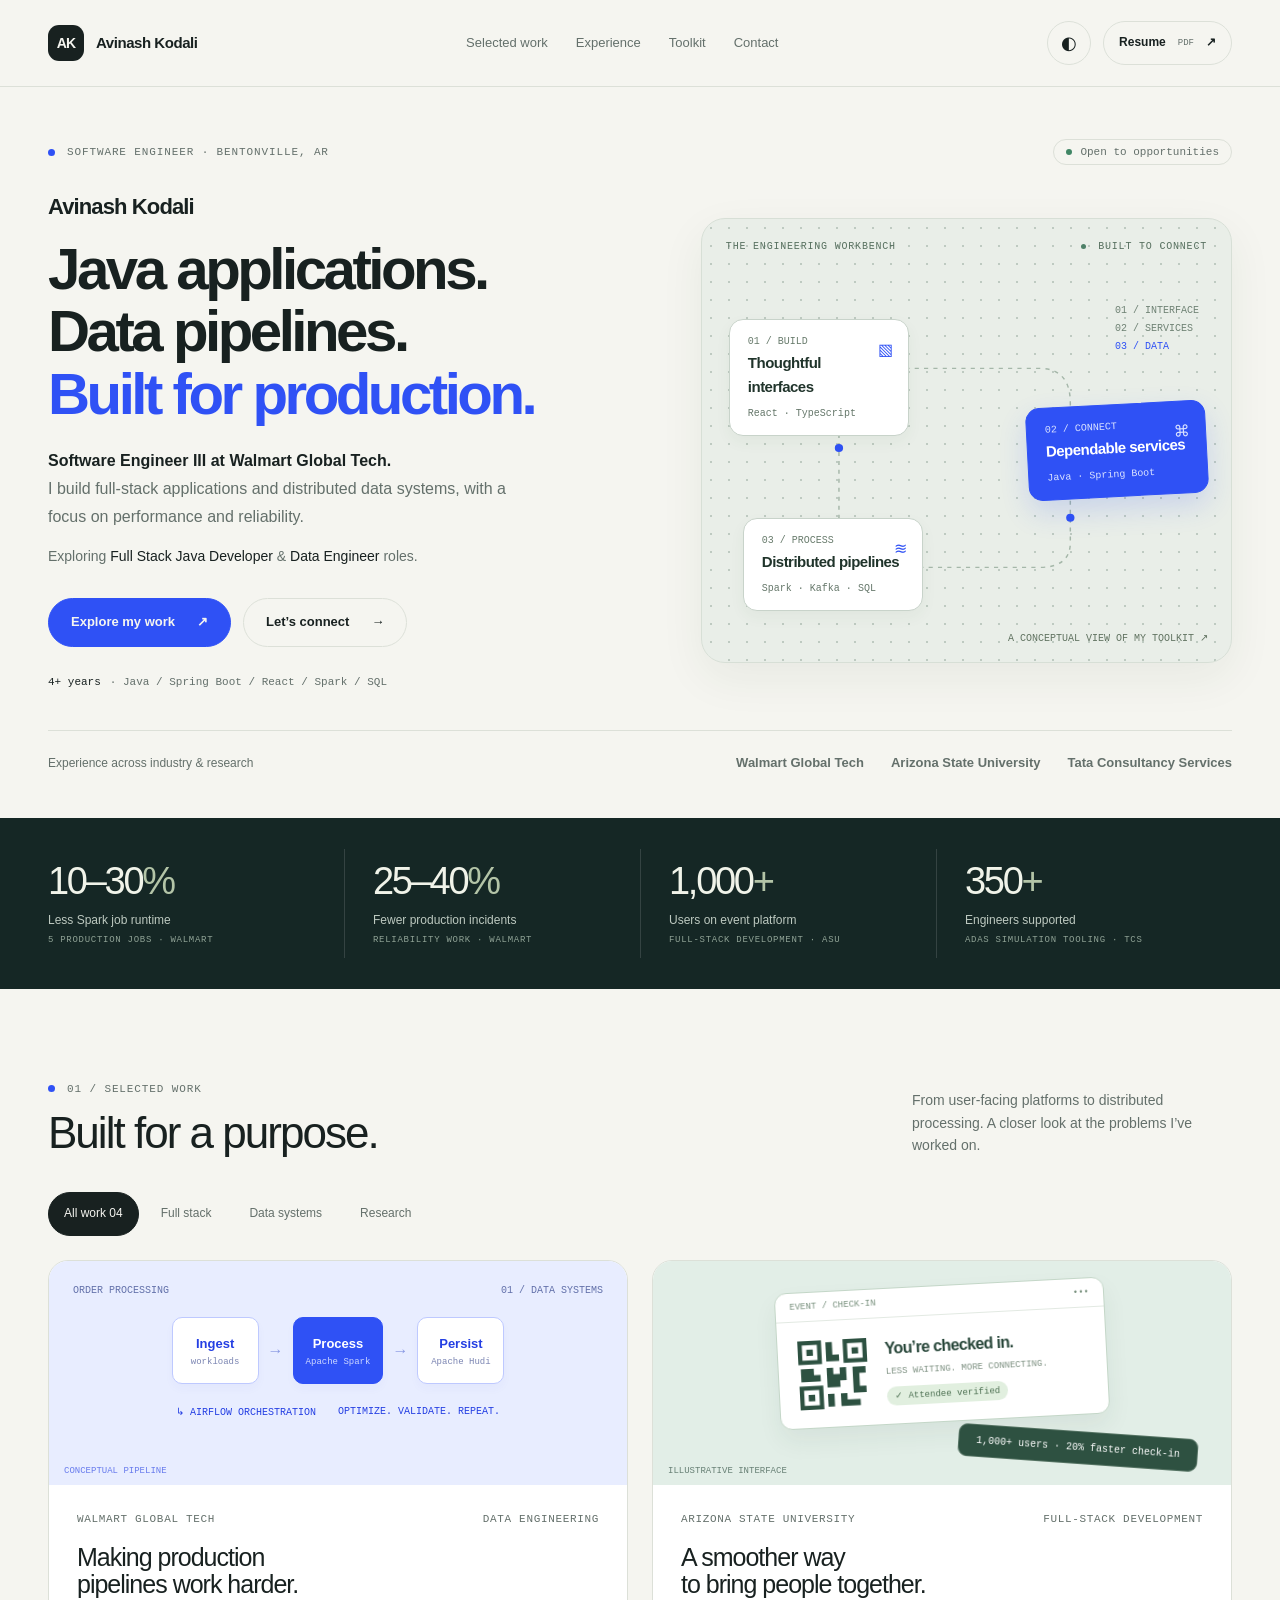
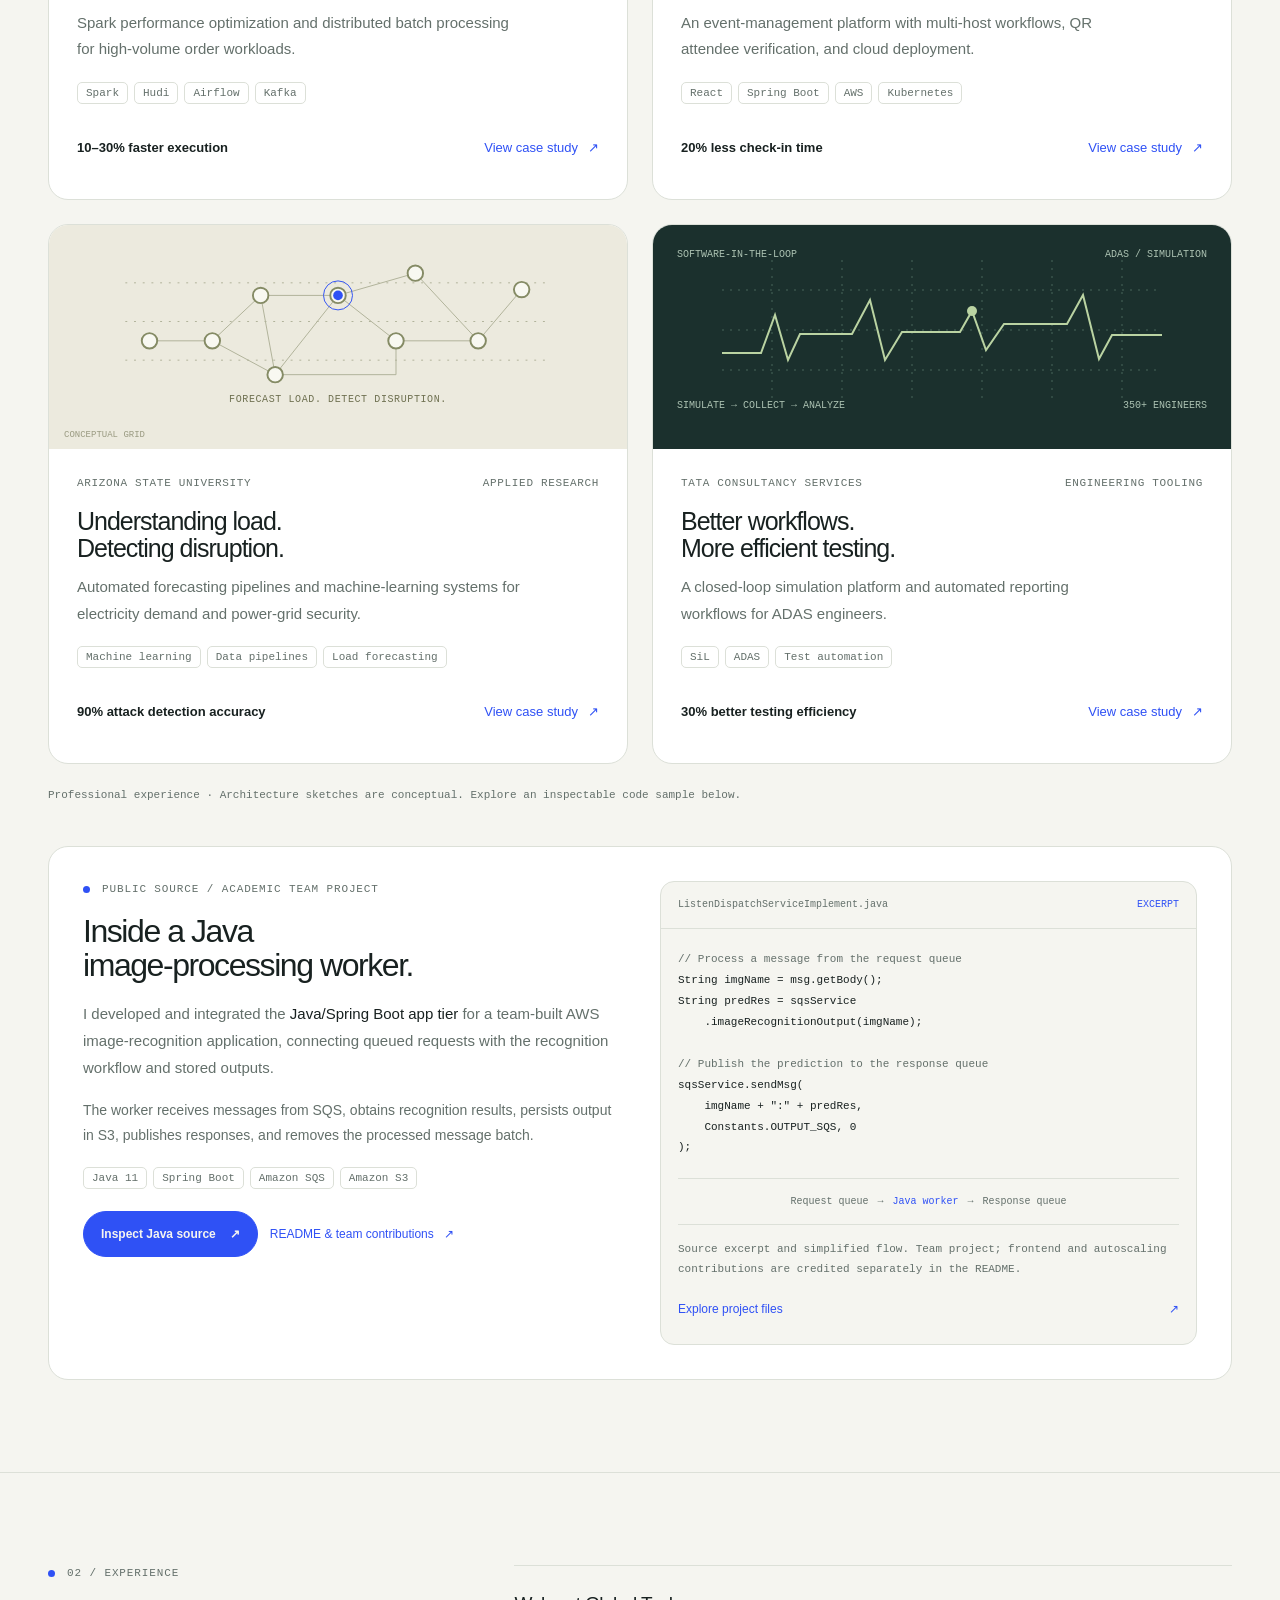
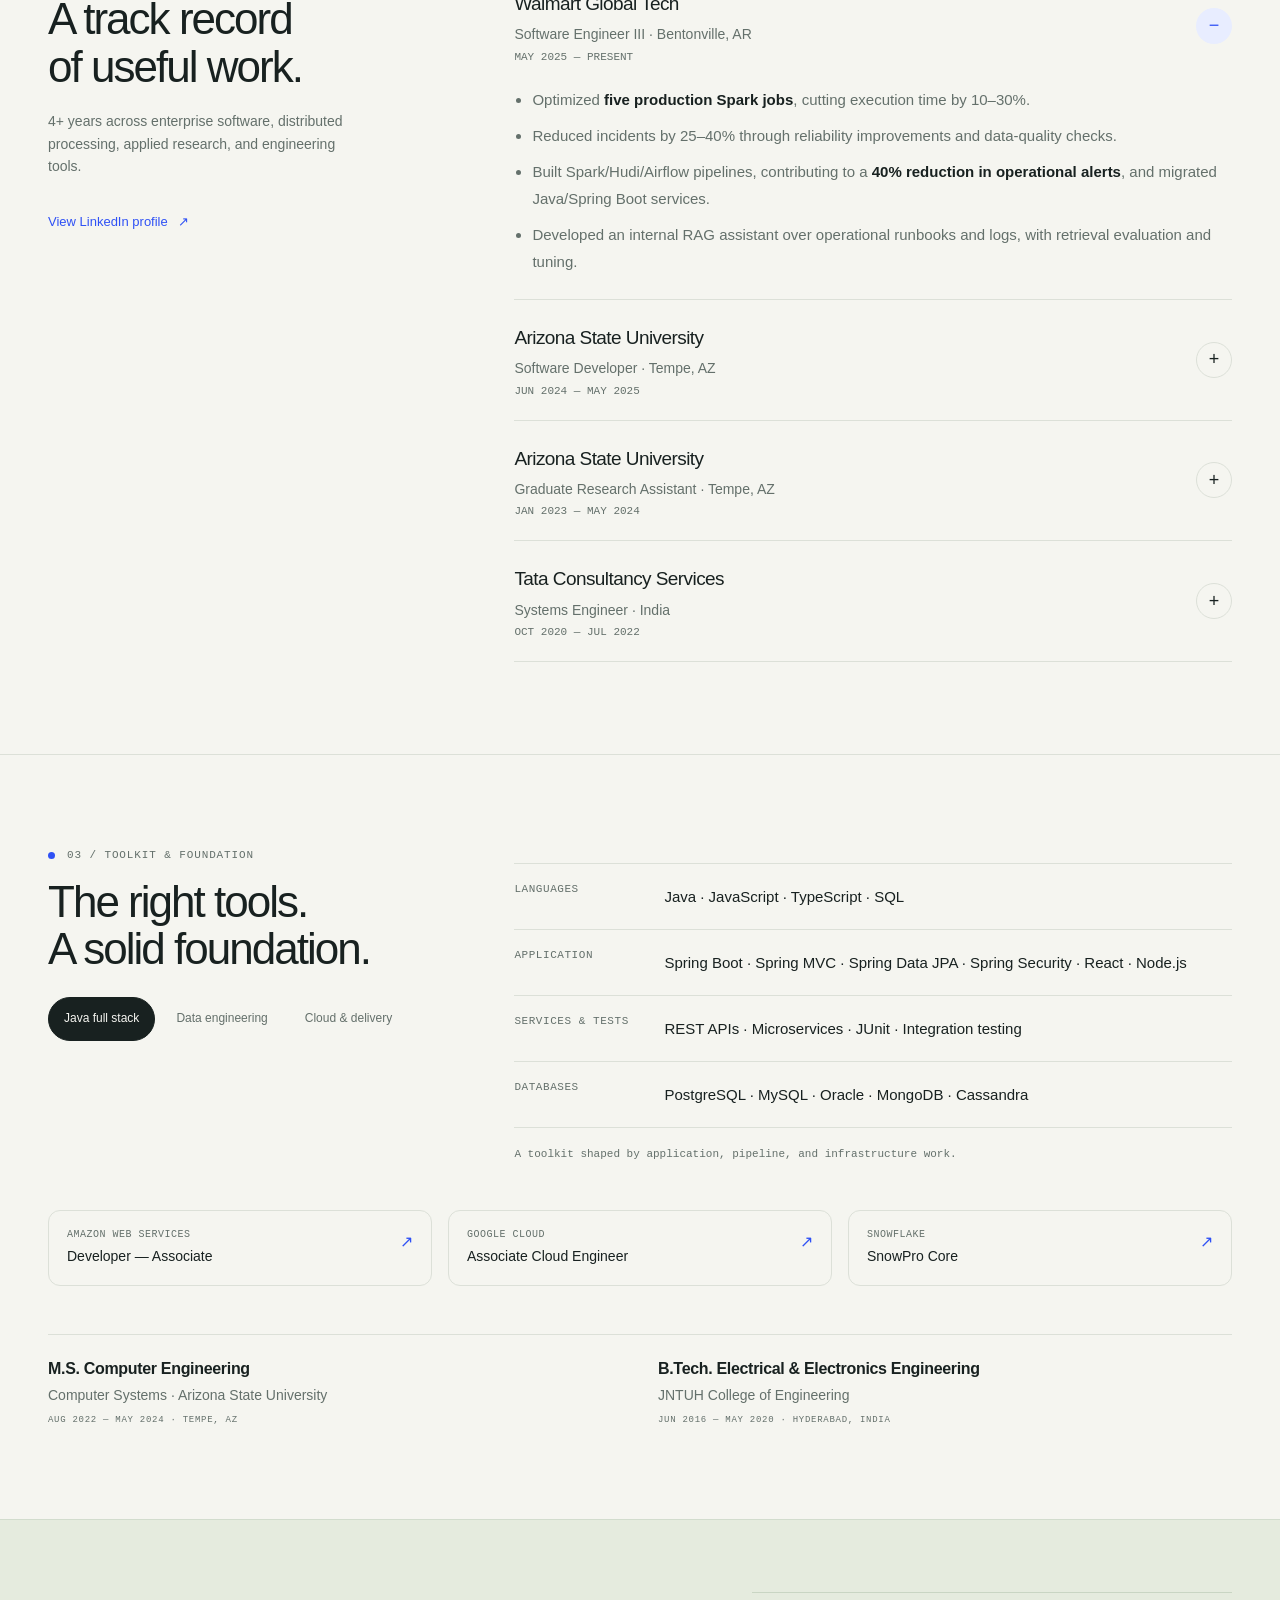
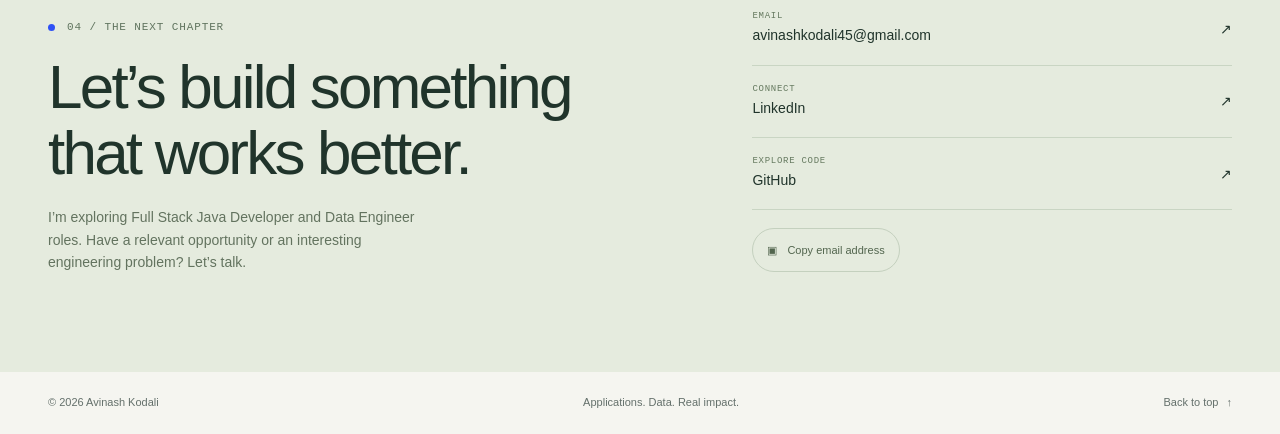
==== commit 05e49489: "Update achieved operational alert reduction and refresh resume" ====
--- a/index.html
+++ b/index.html
@@ -34,7 +34,7 @@
     Constants.OUTPUT_SQS, 0
 );</code></pre><div class="code-flow" aria-label="Simplified processing flow"><span>Request queue</span><b aria-hidden="true">→</b><span>Java worker</span><b aria-hidden="true">→</b><span>Response queue</span></div><p>Source excerpt and simplified flow. Team project; frontend and autoscaling contributions are credited separately in the README.</p><a class="code-source" href="https://github.com/avinashkodali/MS-Projects/tree/master/CSE%20546%20Cloud%20Computing%20-%20Elastic%20Image%20Recognition%20Service%20on%20AWS" target="_blank" rel="noopener noreferrer">Explore project files <span aria-hidden="true">↗</span></a></div></article></section>
 <section class="section experience" id="experience" aria-labelledby="experience-title"><div class="wrap exp-layout"><div class="exp-intro"><div class="eyebrow mono">02 / Experience</div><h2 id="experience-title">A track record<br>of useful work.</h2><p>4+ years across enterprise software, distributed processing, applied research, and engineering tools.</p><a class="read-more" href="https://www.linkedin.com/in/avinashkodali/" target="_blank" rel="noopener noreferrer" style="margin-top:23px">View LinkedIn profile <span aria-hidden="true">↗</span></a></div><div class="timeline">
-<details class="job" open><summary><div><div class="job-company">Walmart Global Tech</div><div class="job-role">Software Engineer III · Bentonville, AR</div><div class="job-date">MAY 2025 — PRESENT</div></div><span class="expand" aria-hidden="true"></span></summary><ul><li>Optimized <strong>five production Spark jobs</strong>, cutting execution time by 10–30%.</li><li>Reduced incidents by 25–40% through reliability improvements and data-quality checks.</li><li>Built Spark/Hudi/Airflow pipelines and migrated Java/Spring Boot services.</li><li>Developed an internal RAG assistant over operational runbooks and logs, with retrieval evaluation and tuning.</li></ul></details>
+<details class="job" open><summary><div><div class="job-company">Walmart Global Tech</div><div class="job-role">Software Engineer III · Bentonville, AR</div><div class="job-date">MAY 2025 — PRESENT</div></div><span class="expand" aria-hidden="true"></span></summary><ul><li>Optimized <strong>five production Spark jobs</strong>, cutting execution time by 10–30%.</li><li>Reduced incidents by 25–40% through reliability improvements and data-quality checks.</li><li>Built Spark/Hudi/Airflow pipelines, contributing to a <strong>40% reduction in operational alerts</strong>, and migrated Java/Spring Boot services.</li><li>Developed an internal RAG assistant over operational runbooks and logs, with retrieval evaluation and tuning.</li></ul></details>
 <details class="job"><summary><div><div class="job-company">Arizona State University</div><div class="job-role">Software Developer · Tempe, AZ</div><div class="job-date">JUN 2024 — MAY 2025</div></div><span class="expand" aria-hidden="true"></span></summary><ul><li>Developed a <strong>React and Spring Boot</strong> event platform for 1,000+ users.</li><li>Supported multi-host workflows and stateless services, with Kubernetes deployments on AWS and Terraform infrastructure.</li><li>Reduced attendee check-in time by 20% using QR verification.</li></ul></details>
 <details class="job"><summary><div><div class="job-company">Arizona State University</div><div class="job-role">Graduate Research Assistant · Tempe, AZ</div><div class="job-date">JAN 2023 — MAY 2024</div></div><span class="expand" aria-hidden="true"></span></summary><ul><li>Built automated data pipelines and ML models for electricity load forecasting, improving accuracy by <strong>10% over the previous baseline</strong>.</li><li>Engineered a load-redistribution attack detection and mitigation framework for an Israel–US BIRD Foundation research project, achieving 90% detection accuracy.</li></ul></details>
 <details class="job"><summary><div><div class="job-company">Tata Consultancy Services</div><div class="job-role">Systems Engineer · India</div><div class="job-date">OCT 2020 — JUL 2022</div></div><span class="expand" aria-hidden="true"></span></summary><ul><li>Built a closed-loop SiL platform with interactive workflows for <strong>350+ engineers</strong>, improving testing efficiency by 30%.</li><li>Automated simulation-result collection and report generation to streamline failure analysis.</li></ul></details>
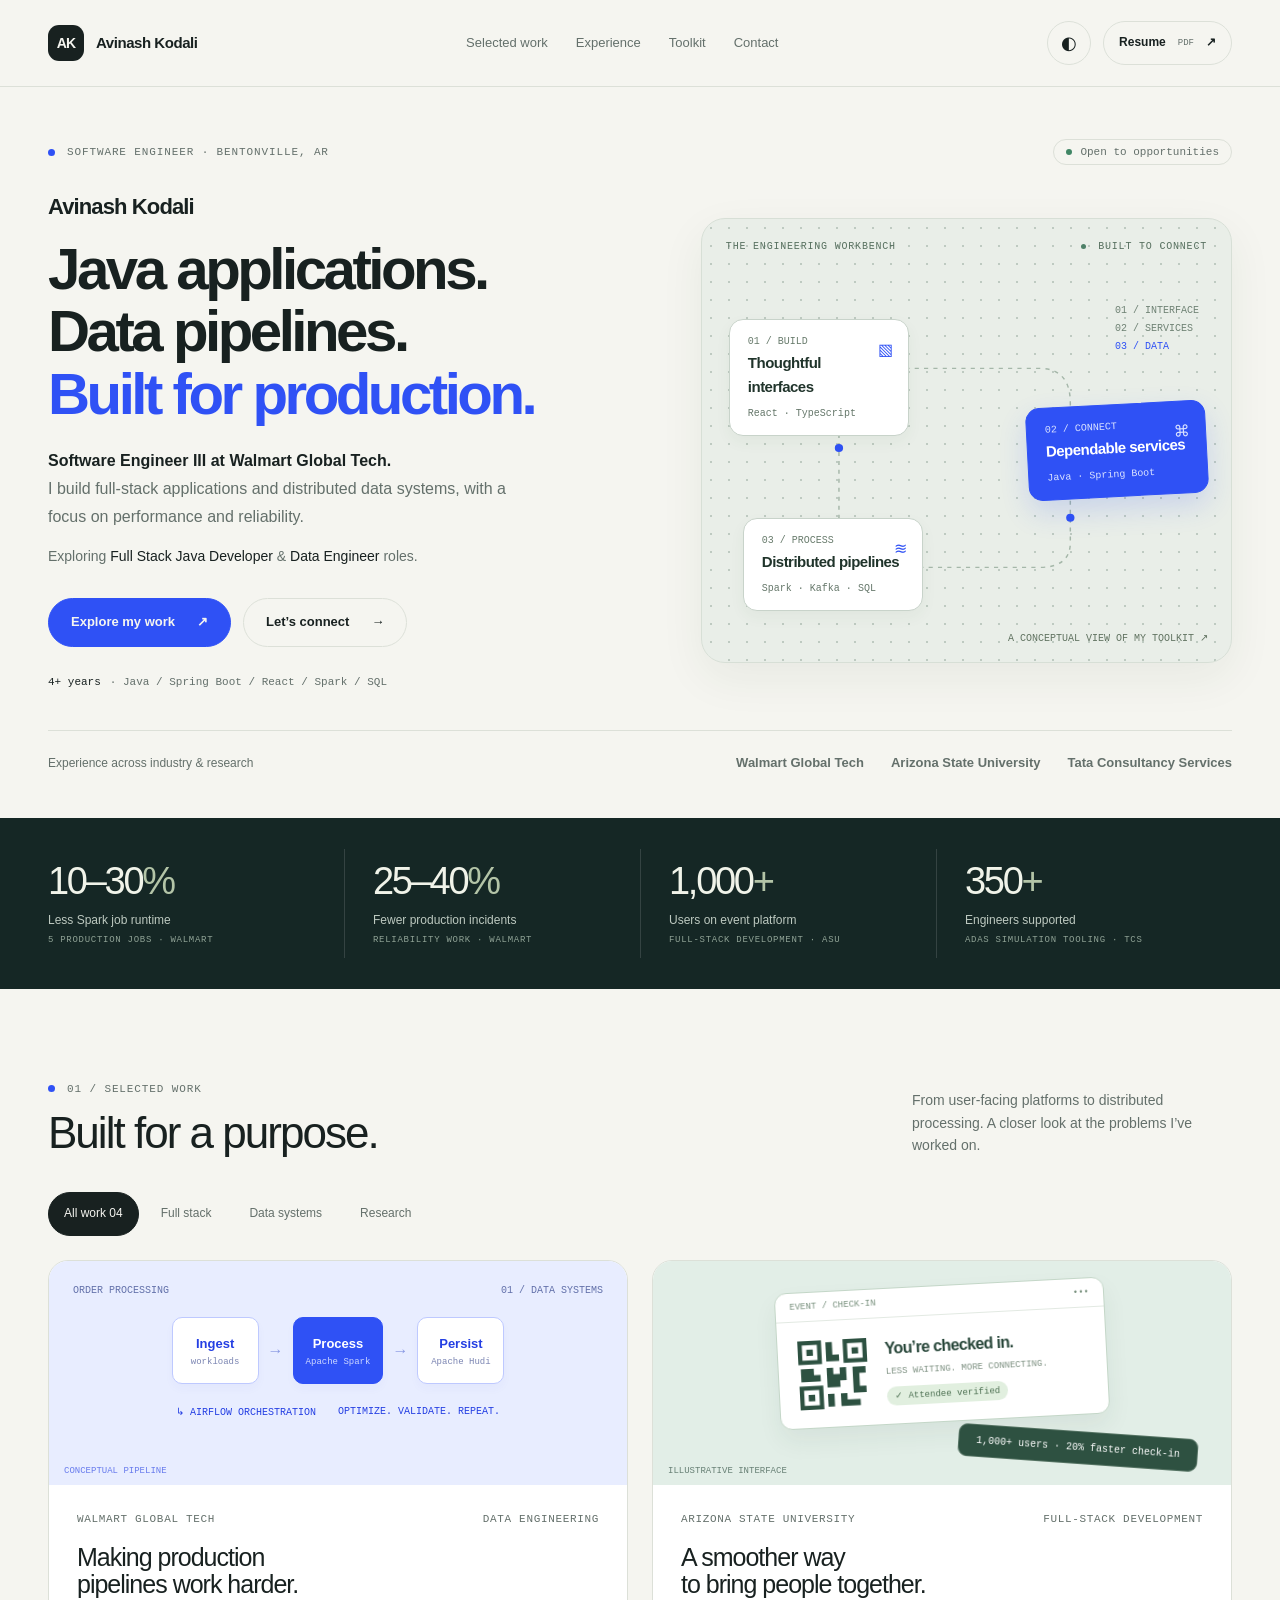
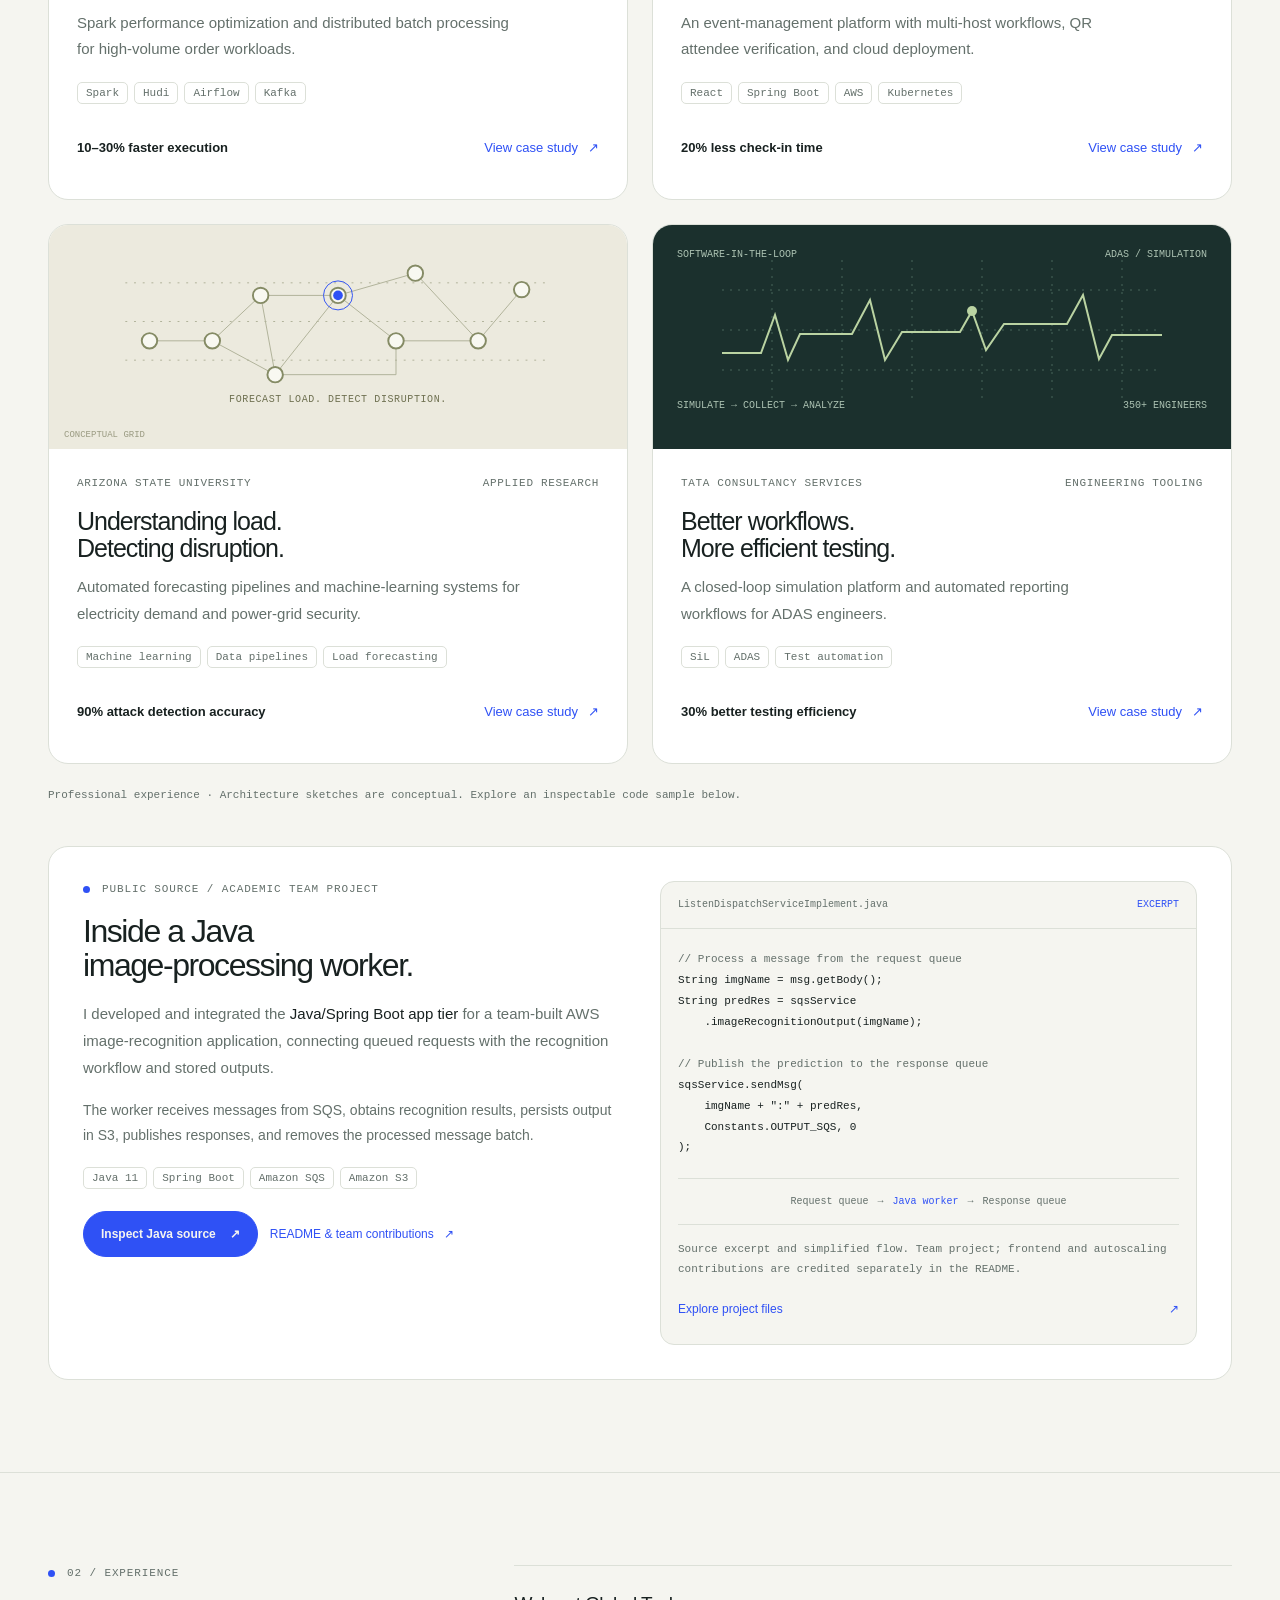
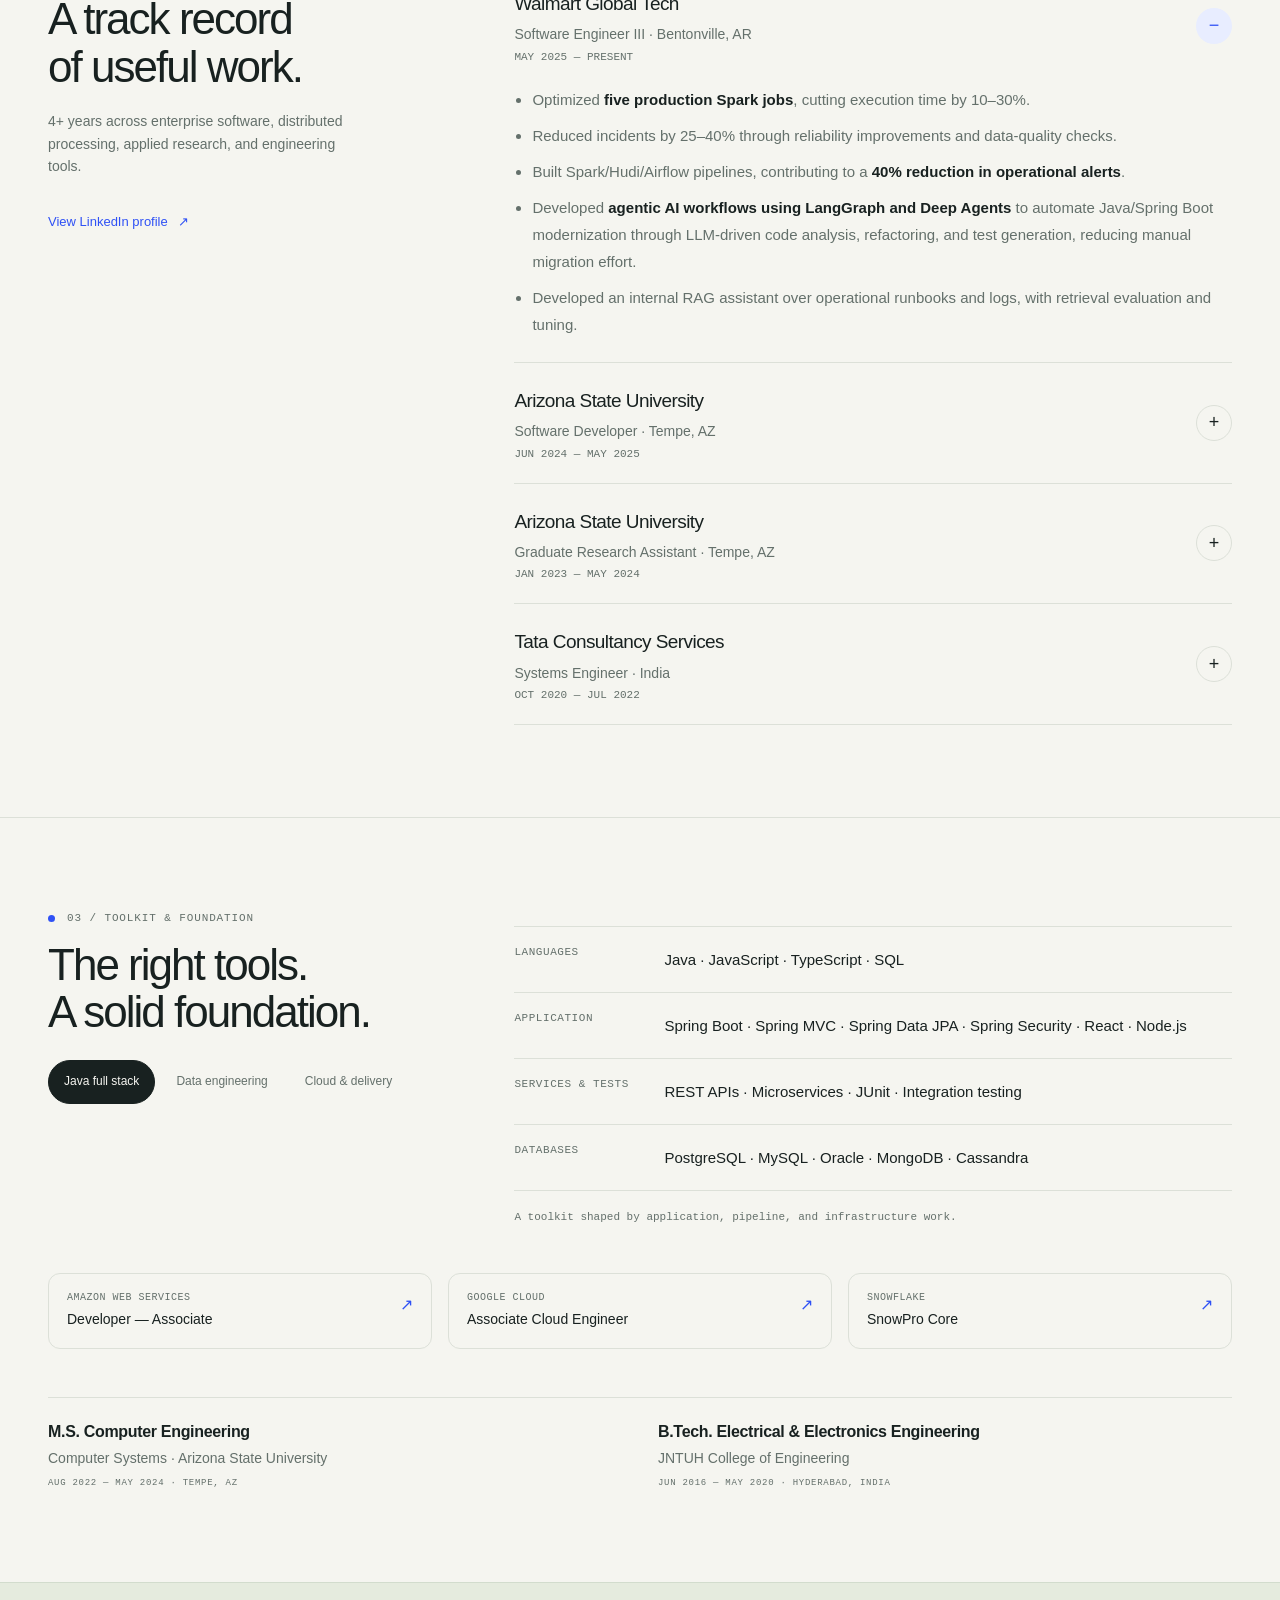
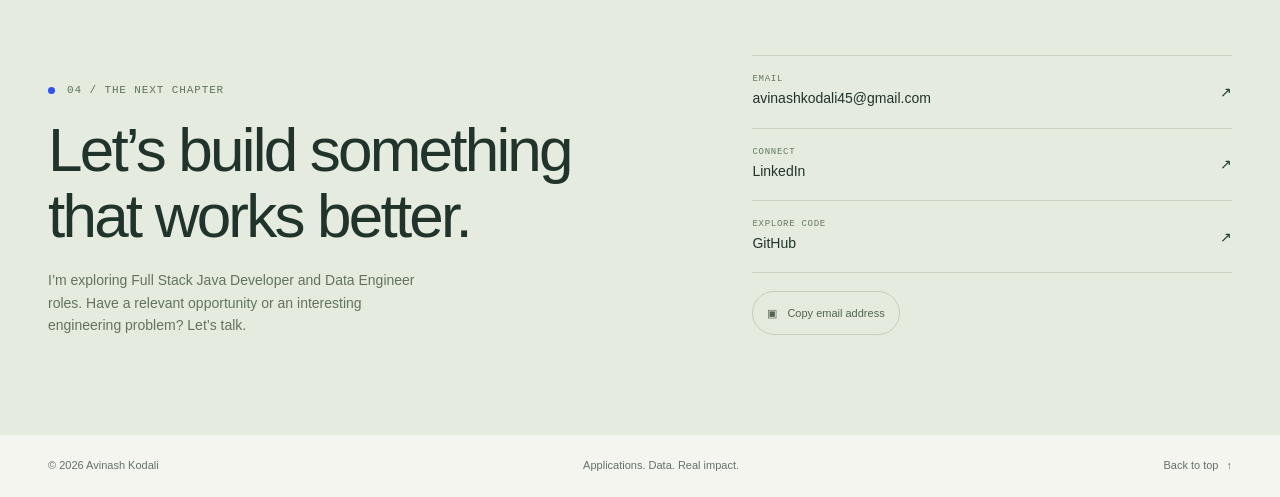
==== commit 874231f9: "Align Walmart agentic AI experience and refresh resume" ====
--- a/index.html
+++ b/index.html
@@ -34,12 +34,12 @@
     Constants.OUTPUT_SQS, 0
 );</code></pre><div class="code-flow" aria-label="Simplified processing flow"><span>Request queue</span><b aria-hidden="true">→</b><span>Java worker</span><b aria-hidden="true">→</b><span>Response queue</span></div><p>Source excerpt and simplified flow. Team project; frontend and autoscaling contributions are credited separately in the README.</p><a class="code-source" href="https://github.com/avinashkodali/MS-Projects/tree/master/CSE%20546%20Cloud%20Computing%20-%20Elastic%20Image%20Recognition%20Service%20on%20AWS" target="_blank" rel="noopener noreferrer">Explore project files <span aria-hidden="true">↗</span></a></div></article></section>
 <section class="section experience" id="experience" aria-labelledby="experience-title"><div class="wrap exp-layout"><div class="exp-intro"><div class="eyebrow mono">02 / Experience</div><h2 id="experience-title">A track record<br>of useful work.</h2><p>4+ years across enterprise software, distributed processing, applied research, and engineering tools.</p><a class="read-more" href="https://www.linkedin.com/in/avinashkodali/" target="_blank" rel="noopener noreferrer" style="margin-top:23px">View LinkedIn profile <span aria-hidden="true">↗</span></a></div><div class="timeline">
-<details class="job" open><summary><div><div class="job-company">Walmart Global Tech</div><div class="job-role">Software Engineer III · Bentonville, AR</div><div class="job-date">MAY 2025 — PRESENT</div></div><span class="expand" aria-hidden="true"></span></summary><ul><li>Optimized <strong>five production Spark jobs</strong>, cutting execution time by 10–30%.</li><li>Reduced incidents by 25–40% through reliability improvements and data-quality checks.</li><li>Built Spark/Hudi/Airflow pipelines, contributing to a <strong>40% reduction in operational alerts</strong>, and migrated Java/Spring Boot services.</li><li>Developed an internal RAG assistant over operational runbooks and logs, with retrieval evaluation and tuning.</li></ul></details>
+<details class="job" open><summary><div><div class="job-company">Walmart Global Tech</div><div class="job-role">Software Engineer III · Bentonville, AR</div><div class="job-date">MAY 2025 — PRESENT</div></div><span class="expand" aria-hidden="true"></span></summary><ul><li>Optimized <strong>five production Spark jobs</strong>, cutting execution time by 10–30%.</li><li>Reduced incidents by 25–40% through reliability improvements and data-quality checks.</li><li>Built Spark/Hudi/Airflow pipelines, contributing to a <strong>40% reduction in operational alerts</strong>.</li><li>Developed <strong>agentic AI workflows using LangGraph and Deep Agents</strong> to automate Java/Spring Boot modernization through LLM-driven code analysis, refactoring, and test generation, reducing manual migration effort.</li><li>Developed an internal RAG assistant over operational runbooks and logs, with retrieval evaluation and tuning.</li></ul></details>
 <details class="job"><summary><div><div class="job-company">Arizona State University</div><div class="job-role">Software Developer · Tempe, AZ</div><div class="job-date">JUN 2024 — MAY 2025</div></div><span class="expand" aria-hidden="true"></span></summary><ul><li>Developed a <strong>React and Spring Boot</strong> event platform for 1,000+ users.</li><li>Supported multi-host workflows and stateless services, with Kubernetes deployments on AWS and Terraform infrastructure.</li><li>Reduced attendee check-in time by 20% using QR verification.</li></ul></details>
 <details class="job"><summary><div><div class="job-company">Arizona State University</div><div class="job-role">Graduate Research Assistant · Tempe, AZ</div><div class="job-date">JAN 2023 — MAY 2024</div></div><span class="expand" aria-hidden="true"></span></summary><ul><li>Built automated data pipelines and ML models for electricity load forecasting, improving accuracy by <strong>10% over the previous baseline</strong>.</li><li>Engineered a load-redistribution attack detection and mitigation framework for an Israel–US BIRD Foundation research project, achieving 90% detection accuracy.</li></ul></details>
 <details class="job"><summary><div><div class="job-company">Tata Consultancy Services</div><div class="job-role">Systems Engineer · India</div><div class="job-date">OCT 2020 — JUL 2022</div></div><span class="expand" aria-hidden="true"></span></summary><ul><li>Built a closed-loop SiL platform with interactive workflows for <strong>350+ engineers</strong>, improving testing efficiency by 30%.</li><li>Automated simulation-result collection and report generation to streamline failure analysis.</li></ul></details>
 </div></div></section>
-<section class="section wrap" id="stack" aria-labelledby="stack-title"><div class="stack-layout"><div><div class="eyebrow mono">03 / Toolkit &amp; foundation</div><h2 id="stack-title" style="font-size:44px;font-weight:500;margin-top:14px">The right tools.<br>A solid foundation.</h2><div class="stack-tabs" role="tablist" aria-label="Technology areas"><button class="tab" id="tab-java" role="tab" aria-selected="true" aria-controls="panel-java" tabindex="0" data-tab="java">Java full stack</button><button class="tab" id="tab-data" role="tab" aria-selected="false" aria-controls="panel-data" tabindex="-1" data-tab="data">Data engineering</button><button class="tab" id="tab-cloud" role="tab" aria-selected="false" aria-controls="panel-cloud" tabindex="-1" data-tab="cloud">Cloud &amp; delivery</button></div></div><div><dl class="skill-panel" id="panel-java" role="tabpanel" aria-labelledby="tab-java"><div class="skill-row"><dt>Languages</dt><dd>Java · JavaScript · TypeScript · SQL</dd></div><div class="skill-row"><dt>Application</dt><dd>Spring Boot · Spring MVC · Spring Data JPA · Spring Security · React · Node.js</dd></div><div class="skill-row"><dt>Services &amp; tests</dt><dd>REST APIs · Microservices · JUnit · Integration testing</dd></div><div class="skill-row"><dt>Databases</dt><dd>PostgreSQL · MySQL · Oracle · MongoDB · Cassandra</dd></div></dl><dl class="skill-panel" id="panel-data" role="tabpanel" aria-labelledby="tab-data" hidden><div class="skill-row"><dt>Languages</dt><dd>Python · SQL · Java</dd></div><div class="skill-row"><dt>Processing</dt><dd>Apache Spark · Kafka · Hadoop · ETL/ELT</dd></div><div class="skill-row"><dt>Pipelines</dt><dd>Apache Airflow · Apache Hudi · BigQuery</dd></div><div class="skill-row"><dt>Optimization</dt><dd>Query optimization · Repartitioning · AQE tuning · Data-quality checks</dd></div></dl><dl class="skill-panel" id="panel-cloud" role="tabpanel" aria-labelledby="tab-cloud" hidden><div class="skill-row"><dt>Cloud</dt><dd>AWS · Google Cloud Platform · Azure</dd></div><div class="skill-row"><dt>Infrastructure</dt><dd>Kubernetes · Docker · Terraform</dd></div><div class="skill-row"><dt>Delivery</dt><dd>Jenkins · CI/CD · Automated testing</dd></div><div class="skill-row"><dt>Operations</dt><dd>Root-cause analysis · Production reliability · RAG-assisted incident triage</dd></div></dl><p class="stack-note">A toolkit shaped by application, pipeline, and infrastructure work.</p></div></div>
+<section class="section wrap" id="stack" aria-labelledby="stack-title"><div class="stack-layout"><div><div class="eyebrow mono">03 / Toolkit &amp; foundation</div><h2 id="stack-title" style="font-size:44px;font-weight:500;margin-top:14px">The right tools.<br>A solid foundation.</h2><div class="stack-tabs" role="tablist" aria-label="Technology areas"><button class="tab" id="tab-java" role="tab" aria-selected="true" aria-controls="panel-java" tabindex="0" data-tab="java">Java full stack</button><button class="tab" id="tab-data" role="tab" aria-selected="false" aria-controls="panel-data" tabindex="-1" data-tab="data">Data engineering</button><button class="tab" id="tab-cloud" role="tab" aria-selected="false" aria-controls="panel-cloud" tabindex="-1" data-tab="cloud">Cloud &amp; delivery</button></div></div><div><dl class="skill-panel" id="panel-java" role="tabpanel" aria-labelledby="tab-java"><div class="skill-row"><dt>Languages</dt><dd>Java · JavaScript · TypeScript · SQL</dd></div><div class="skill-row"><dt>Application</dt><dd>Spring Boot · Spring MVC · Spring Data JPA · Spring Security · React · Node.js</dd></div><div class="skill-row"><dt>Services &amp; tests</dt><dd>REST APIs · Microservices · JUnit · Integration testing</dd></div><div class="skill-row"><dt>Databases</dt><dd>PostgreSQL · MySQL · Oracle · MongoDB · Cassandra</dd></div></dl><dl class="skill-panel" id="panel-data" role="tabpanel" aria-labelledby="tab-data" hidden><div class="skill-row"><dt>Languages</dt><dd>Python · SQL · Java</dd></div><div class="skill-row"><dt>Processing</dt><dd>Apache Spark · Kafka · Hadoop · ETL/ELT</dd></div><div class="skill-row"><dt>Pipelines</dt><dd>Apache Airflow · Apache Hudi · BigQuery</dd></div><div class="skill-row"><dt>Optimization</dt><dd>Query optimization · Repartitioning · AQE tuning · Data-quality checks</dd></div></dl><dl class="skill-panel" id="panel-cloud" role="tabpanel" aria-labelledby="tab-cloud" hidden><div class="skill-row"><dt>Cloud</dt><dd>AWS · Google Cloud Platform · Azure</dd></div><div class="skill-row"><dt>Infrastructure</dt><dd>Kubernetes · Docker · Terraform</dd></div><div class="skill-row"><dt>Delivery</dt><dd>Jenkins · CI/CD · Automated testing</dd></div><div class="skill-row"><dt>Operations</dt><dd>Root-cause analysis · Production reliability · RAG-assisted incident triage</dd></div><div class="skill-row"><dt>Agentic AI</dt><dd>LangGraph · Deep Agents · LLM-driven code analysis · Refactoring · Test generation</dd></div></dl><p class="stack-note">A toolkit shaped by application, pipeline, and infrastructure work.</p></div></div>
 <div class="credentials" aria-label="Selected credentials"><a class="credential" href="https://www.credly.com/badges/fdc420cc-dd11-40df-aa88-f5aa4e90e600" target="_blank" rel="noopener noreferrer"><div><small>Amazon Web Services</small><strong>Developer — Associate</strong></div><span aria-hidden="true">↗</span></a><a class="credential" href="https://www.credly.com/badges/f926f557-5f63-49d7-9e45-7d8463f45acc/public_url" target="_blank" rel="noopener noreferrer"><div><small>Google Cloud</small><strong>Associate Cloud Engineer</strong></div><span aria-hidden="true">↗</span></a><a class="credential" href="https://achieve.snowflake.com/353bdb04-eebd-407f-a457-e2f49c565442" target="_blank" rel="noopener noreferrer"><div><small>Snowflake</small><strong>SnowPro Core</strong></div><span aria-hidden="true">↗</span></a></div>
 <div class="education"><div class="edu"><h3>M.S. Computer Engineering</h3><p>Computer Systems · Arizona State University</p><div class="mono">AUG 2022 — MAY 2024 · TEMPE, AZ</div></div><div class="edu"><h3>B.Tech. Electrical &amp; Electronics Engineering</h3><p>JNTUH College of Engineering</p><div class="mono">JUN 2016 — MAY 2020 · HYDERABAD, INDIA</div></div></div></section>
 <section class="contact" id="contact" aria-labelledby="contact-title"><div class="wrap contact-grid"><div><div class="eyebrow mono">04 / The next chapter</div><h2 id="contact-title">Let’s build something<br>that works better.</h2><p>I’m exploring Full Stack Java Developer and Data Engineer roles. Have a relevant opportunity or an interesting engineering problem? Let’s talk.</p></div><div><div class="contact-links"><a class="contact-link" href="mailto:avinashkodali45@gmail.com"><div><small>Email</small>avinashkodali45@gmail.com</div><span aria-hidden="true">↗</span></a><a class="contact-link" href="https://www.linkedin.com/in/avinashkodali/" target="_blank" rel="noopener noreferrer"><div><small>Connect</small>LinkedIn</div><span aria-hidden="true">↗</span></a><a class="contact-link" href="https://github.com/avinashkodali" target="_blank" rel="noopener noreferrer"><div><small>Explore code</small>GitHub</div><span aria-hidden="true">↗</span></a></div><button class="copy-email" id="copy-email"><span aria-hidden="true">▣</span> Copy email address</button><div class="copy-status" id="copy-status" role="status" aria-live="polite"></div></div></div></section>
